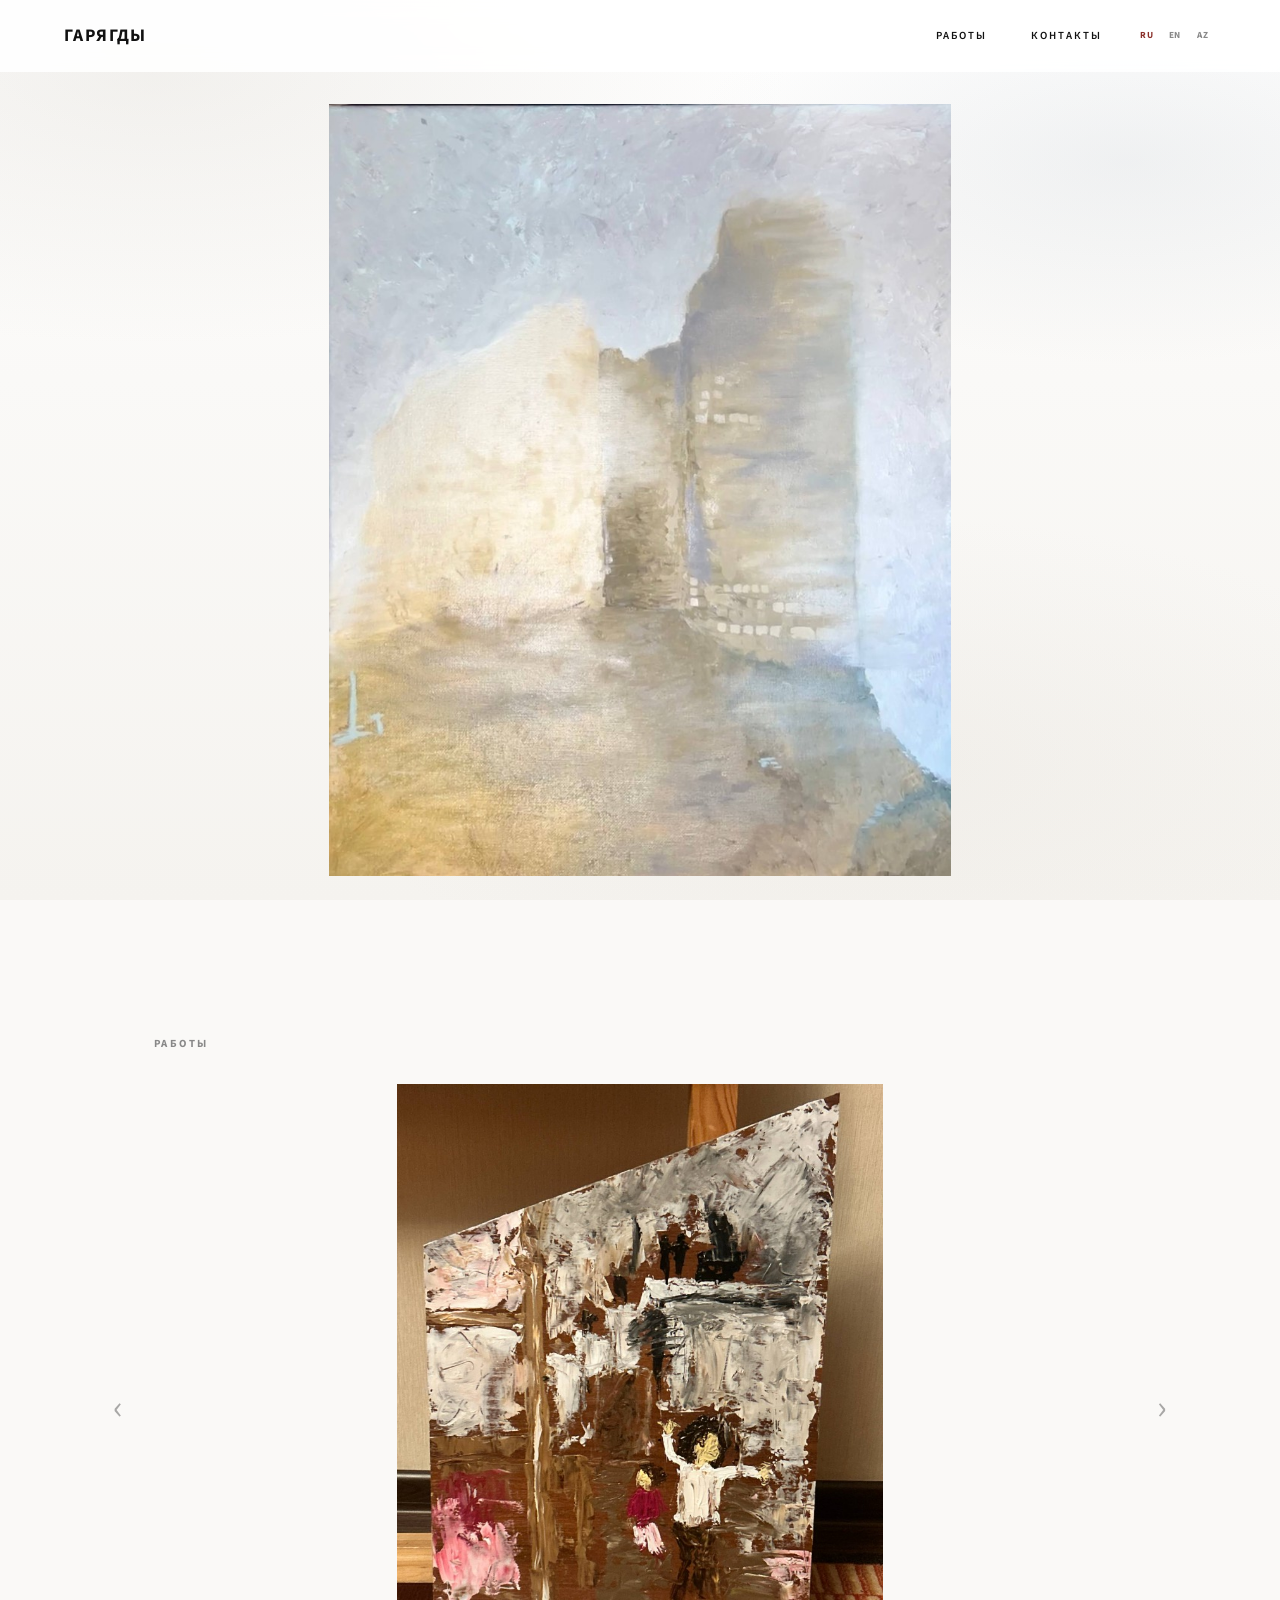
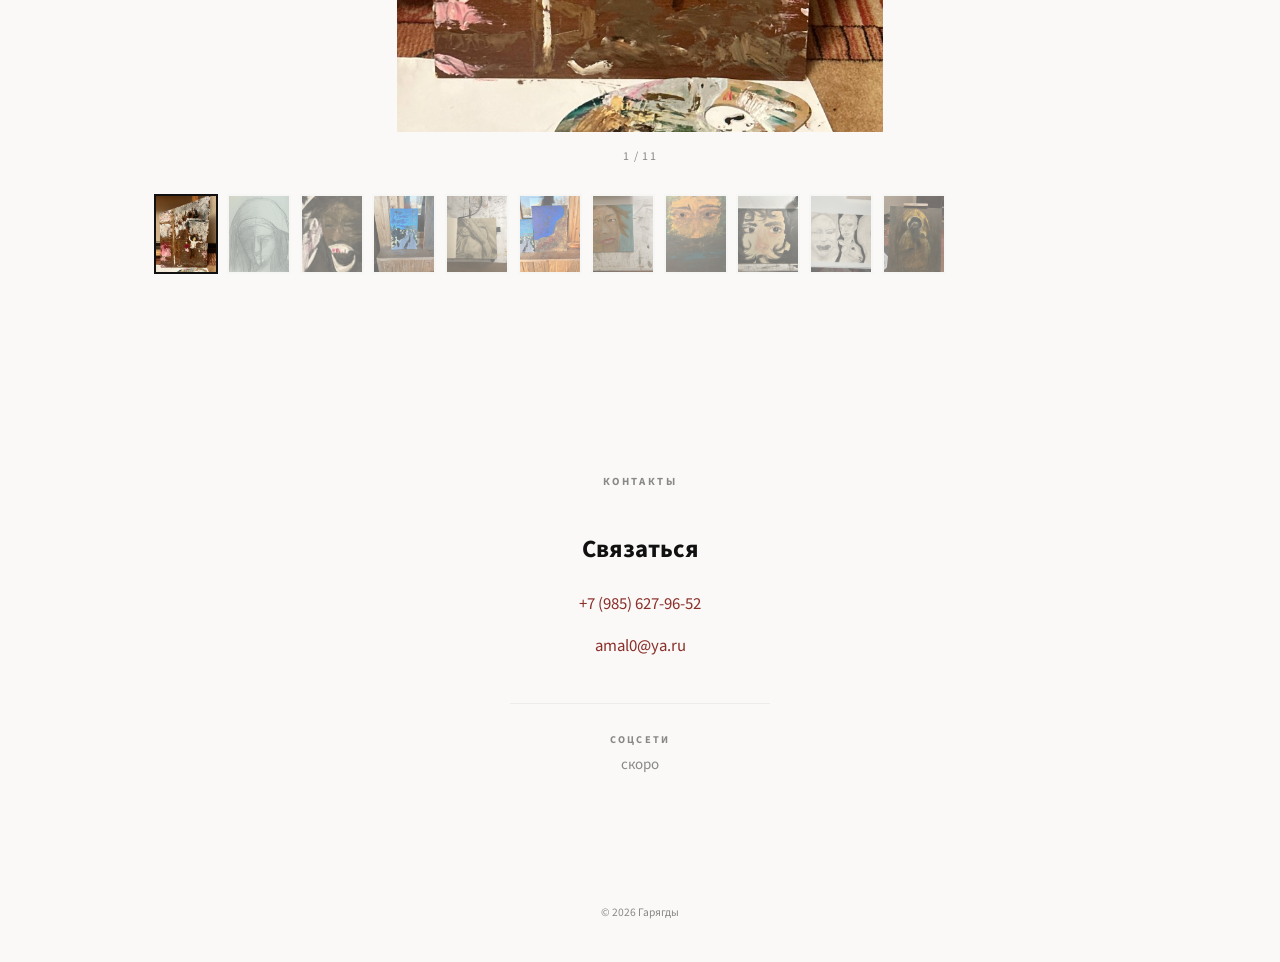
==== index.html @ 72d02980 "Fix Works gallery start image and refresh the site look. Stop showing the building duplicate in Work" ====
<!DOCTYPE html>
<html lang="ru">
<head>
  <meta charset="UTF-8" />
  <meta name="viewport" content="width=device-width, initial-scale=1.0, viewport-fit=cover" />
  <meta name="description" content="Гарягды — художник. Живопись." />
  <meta name="theme-color" content="#ffffff" />
  <title>Гарягды</title>
  <link rel="stylesheet" href="styles.css?v=20260803-1401" />
</head>
<body>
  <header class="site-header">
    <a class="brand" href="#top" data-i18n="brand">Гарягды</a>
    <nav class="nav" id="nav" aria-label="Main">
      <a href="#works" data-i18n="nav_works">Работы</a>
      <a href="#contact" data-i18n="nav_contact">Контакты</a>
    </nav>
    <div class="header-actions">
      <div class="lang-switch" role="group" aria-label="Language">
        <button type="button" class="lang-btn is-active" data-lang="ru">RU</button>
        <button type="button" class="lang-btn" data-lang="en">EN</button>
        <button type="button" class="lang-btn" data-lang="az">AZ</button>
      </div>
      <button class="menu-btn" id="menuBtn" type="button" aria-label="Menu" aria-expanded="false">
        <span></span><span></span>
      </button>
    </div>
  </header>

  <main id="top">
    <section class="hero">
      <button type="button" class="hero-frame" id="heroOpen" aria-label="Open">
        <img src="assets/art/building.png" alt="" id="heroImg" />
      </button>
    </section>

    <section class="works" id="works">
      <h2 class="section-title" data-i18n="works_title">Работы</h2>

      <div class="slider" id="slider">
        <button type="button" class="slider-arrow prev" id="slidePrev" aria-label="Previous">‹</button>
        <div class="slider-stage" id="sliderStage">
          <img id="slideImg" src="assets/art/work-02.png" alt="" />
        </div>
        <button type="button" class="slider-arrow next" id="slideNext" aria-label="Next">›</button>
      </div>

      <p class="slider-count"><span id="slideCurrent">1</span> / <span id="slideTotal">11</span></p>

      <div class="thumbs" id="thumbs" aria-label="Works"></div>
    </section>

    <section class="section contact" id="contact">
      <h2 class="section-title" data-i18n="contact_title">Контакты</h2>
      <p class="contact-lead" data-i18n="contact_lead">Связаться</p>
      <div class="contact-links">
        <a href="tel:+79856279652">+7 (985) 627-96-52</a>
        <a href="mailto:amal0@ya.ru">amal0@ya.ru</a>
      </div>
      <div class="socials">
        <span class="socials-label" data-i18n="socials_label">Соцсети</span>
        <p class="socials-soon" data-i18n="socials_soon">скоро</p>
      </div>
    </section>
  </main>

  <footer class="site-footer">
    <p>© <span id="year"></span> <span data-i18n="brand">Гарягды</span></p>
  </footer>

  <div class="lightbox" id="lightbox" hidden>
    <button type="button" class="lightbox-close" id="lightboxClose" aria-label="Close">×</button>
    <button type="button" class="lightbox-nav prev" id="lightboxPrev" aria-label="Previous">‹</button>
    <figure class="lightbox-figure">
      <img id="lightboxImg" src="" alt="" />
    </figure>
    <button type="button" class="lightbox-nav next" id="lightboxNext" aria-label="Next">›</button>
  </div>

  <script src="script.js?v=20260803-1401"></script>
</body>
</html>
---- styles.css ----
@font-face {
  font-family: "Source Sans 3";
  src: url("assets/fonts/SourceSans3.ttf") format("truetype");
  font-weight: 300 700;
  font-display: swap;
}

:root {
  --bg: #faf9f7;
  --ink: #111111;
  --muted: #888888;
  --line: #ececec;
  --accent: #8a2f2a;
  --font: "Source Sans 3", "Helvetica Neue", Helvetica, Arial, sans-serif;
  --pad: clamp(1rem, 5vw, 4.5rem);
  --header-h: 4.5rem;
  --ease: cubic-bezier(0.22, 1, 0.36, 1);
  --safe-b: env(safe-area-inset-bottom, 0px);
}

*,
*::before,
*::after {
  box-sizing: border-box;
}

html {
  scroll-behavior: smooth;
  -webkit-text-size-adjust: 100%;
}

body {
  margin: 0;
  min-height: 100vh;
  background-color: var(--bg);
  background-image:
    radial-gradient(ellipse 90% 55% at 12% 8%, rgba(210, 205, 195, 0.28), transparent 55%),
    radial-gradient(ellipse 70% 45% at 88% 18%, rgba(190, 198, 205, 0.22), transparent 50%),
    radial-gradient(ellipse 80% 50% at 70% 85%, rgba(220, 214, 204, 0.2), transparent 55%),
    linear-gradient(180deg, #ffffff 0%, #faf9f7 42%, #f5f3ef 100%);
  background-attachment: fixed;
  color: var(--ink);
  font-family: var(--font);
  font-size: 15px;
  line-height: 1.5;
  -webkit-font-smoothing: antialiased;
  overflow-x: hidden;
}

img {
  display: block;
  max-width: 100%;
  height: auto;
  -webkit-user-drag: none;
  user-select: none;
}

a {
  color: inherit;
  text-decoration: none;
}

button {
  font: inherit;
  color: inherit;
  background: none;
  border: 0;
  cursor: pointer;
  padding: 0;
  -webkit-tap-highlight-color: transparent;
}

/* ——— Header ——— */
.site-header {
  position: sticky;
  top: 0;
  z-index: 50;
  display: flex;
  align-items: center;
  justify-content: space-between;
  gap: 1rem;
  min-height: var(--header-h);
  padding: 0.75rem var(--pad);
  padding-top: max(0.75rem, env(safe-area-inset-top));
  background: rgba(255, 255, 255, 0.88);
  backdrop-filter: blur(10px);
  -webkit-backdrop-filter: blur(10px);
}

.brand {
  flex-shrink: 0;
  font-size: clamp(0.9rem, 1.6vw, 1.1rem);
  font-weight: 700;
  letter-spacing: 0.08em;
  text-transform: uppercase;
}

.nav {
  display: flex;
  gap: clamp(1.25rem, 3.5vw, 2.75rem);
  margin-left: auto;
  margin-right: 1rem;
}

.nav a {
  font-size: 0.68rem;
  font-weight: 600;
  letter-spacing: 0.18em;
  text-transform: uppercase;
  color: var(--ink);
  transition: color 0.2s ease;
}

.nav a:hover,
.nav a.is-active {
  color: var(--accent);
}

.header-actions {
  display: flex;
  align-items: center;
  gap: 0.5rem;
  flex-shrink: 0;
}

.lang-switch {
  display: flex;
  gap: 0.1rem;
}

.lang-btn {
  min-width: 1.65rem;
  min-height: 1.65rem;
  padding: 0.2rem;
  font-size: 0.58rem;
  font-weight: 700;
  letter-spacing: 0.06em;
  color: var(--muted);
}

.lang-btn:hover { color: var(--ink); }
.lang-btn.is-active { color: var(--accent); }

.menu-btn {
  display: none;
  width: 2.4rem;
  height: 2.4rem;
  flex-direction: column;
  justify-content: center;
  align-items: center;
  gap: 5px;
}

.menu-btn span {
  display: block;
  width: 16px;
  height: 1.5px;
  background: var(--ink);
  transition: transform 0.3s var(--ease);
}

.menu-btn[aria-expanded="true"] span:first-child {
  transform: translateY(3.25px) rotate(45deg);
}

.menu-btn[aria-expanded="true"] span:last-child {
  transform: translateY(-3.25px) rotate(-45deg);
}

/* ——— Hero: building large ——— */
.hero {
  display: flex;
  justify-content: center;
  align-items: center;
  min-height: calc(100svh - var(--header-h));
  padding: clamp(1rem, 3vw, 2rem) var(--pad) clamp(2.5rem, 6vw, 4.5rem);
}

.hero-frame {
  display: block;
  width: min(900px, 100%);
}

.hero-frame img {
  width: 100%;
  max-height: calc(100svh - var(--header-h) - 3.5rem);
  object-fit: contain;
  margin: 0 auto;
}

/* ——— Works slider (Fernando-style) ——— */
.works {
  padding: clamp(2.5rem, 7vw, 5.5rem) 0 clamp(3rem, 8vw, 6rem);
}

.works .section-title {
  padding: 0 var(--pad);
  margin: 0 0 clamp(1.25rem, 3vw, 2rem);
  font-size: 0.68rem;
  font-weight: 700;
  letter-spacing: 0.22em;
  text-transform: uppercase;
  color: var(--muted);
  max-width: 1100px;
  margin-left: auto;
  margin-right: auto;
}

.slider {
  position: relative;
  display: grid;
  grid-template-columns: 48px 1fr 48px;
  align-items: center;
  gap: 0.25rem;
  max-width: 1100px;
  margin: 0 auto;
  padding: 0 0.25rem;
  touch-action: pan-y;
}

.slider-stage {
  display: flex;
  justify-content: center;
  align-items: center;
  min-height: min(72vh, 780px);
  cursor: zoom-in;
}

.slider-stage img {
  width: 100%;
  max-width: 720px;
  max-height: min(72vh, 780px);
  object-fit: contain;
  margin: 0 auto;
  transition: opacity 0.25s ease;
}

.slider-stage.is-fading img {
  opacity: 0.35;
}

.slider-arrow {
  display: flex;
  align-items: center;
  justify-content: center;
  width: 48px;
  height: 48px;
  font-size: 2.25rem;
  line-height: 1;
  color: var(--ink);
  opacity: 0.35;
  transition: opacity 0.2s ease;
  z-index: 2;
}

.slider-arrow:hover,
.slider-arrow:active {
  opacity: 1;
}

.slider-count {
  margin: 1rem 0 1.5rem;
  text-align: center;
  font-size: 0.75rem;
  letter-spacing: 0.12em;
  color: var(--muted);
}

.thumbs {
  display: flex;
  gap: 0.55rem;
  overflow-x: auto;
  -webkit-overflow-scrolling: touch;
  scroll-snap-type: x mandatory;
  padding: 0.25rem var(--pad) 0.5rem;
  max-width: 1100px;
  margin: 0 auto;
  scrollbar-width: none;
}

.thumbs::-webkit-scrollbar {
  display: none;
}

.thumb {
  flex: 0 0 auto;
  width: 64px;
  height: 80px;
  overflow: hidden;
  background: #f4f4f4;
  scroll-snap-align: start;
  opacity: 0.55;
  border: 2px solid transparent;
  transition: opacity 0.2s ease, border-color 0.2s ease;
}

.thumb.is-active {
  opacity: 1;
  border-color: var(--ink);
}

.thumb img {
  width: 100%;
  height: 100%;
  object-fit: cover;
}

/* ——— About / Contact ——— */
.section {
  padding: clamp(3rem, 8vw, 6rem) var(--pad);
  max-width: 1100px;
  margin: 0 auto;
}

.section-title {
  margin: 0 0 clamp(1.5rem, 4vw, 2.5rem);
  font-size: 0.68rem;
  font-weight: 700;
  letter-spacing: 0.22em;
  text-transform: uppercase;
  color: var(--muted);
}

.about {
  text-align: center;
  max-width: 520px;
}

.about-name {
  margin: 0;
  font-size: clamp(1.3rem, 3.5vw, 1.7rem);
  font-weight: 700;
  letter-spacing: 0.1em;
  text-transform: uppercase;
  color: var(--accent);
}

.about-text {
  margin: 0.75rem 0 0;
  color: var(--muted);
}

.contact {
  text-align: center;
}

.contact-lead {
  margin: 0 0 1.25rem;
  font-size: clamp(1.2rem, 3vw, 1.55rem);
  font-weight: 700;
}

.contact-links {
  display: flex;
  flex-direction: column;
  gap: 0.55rem;
  align-items: center;
}

.contact-links a {
  color: var(--accent);
  font-size: 1.05rem;
  padding: 0.25rem;
}

.socials {
  margin: 2.5rem auto 0;
  padding-top: 1.75rem;
  border-top: 1px solid var(--line);
  max-width: 260px;
}

.socials-label {
  display: block;
  font-size: 0.65rem;
  font-weight: 700;
  letter-spacing: 0.2em;
  text-transform: uppercase;
  color: var(--muted);
}

.socials-soon {
  margin: 0.4rem 0 0;
  color: var(--muted);
}

.site-footer {
  padding: 2rem var(--pad) calc(2.5rem + var(--safe-b));
  text-align: center;
  font-size: 0.72rem;
  color: var(--muted);
}

.site-footer p { margin: 0; }

/* ——— Lightbox ——— */
.lightbox {
  position: fixed;
  inset: 0;
  z-index: 100;
  display: grid;
  grid-template-columns: 44px 1fr 44px;
  align-items: center;
  padding: max(0.5rem, env(safe-area-inset-top)) 0.25rem max(0.5rem, var(--safe-b));
  background: rgba(8, 8, 8, 0.95);
  touch-action: none;
}

.lightbox[hidden] {
  display: none;
}

.lightbox-figure {
  margin: 0;
  display: flex;
  justify-content: center;
  align-items: center;
  max-height: 92vh;
}

.lightbox-figure img {
  max-width: min(960px, 94vw);
  max-height: 88vh;
  object-fit: contain;
}

.lightbox-close {
  position: absolute;
  top: max(0.5rem, env(safe-area-inset-top));
  right: 0.75rem;
  z-index: 2;
  width: 44px;
  height: 44px;
  font-size: 1.85rem;
  line-height: 1;
  color: #fff;
  opacity: 0.8;
}

.lightbox-nav {
  display: flex;
  align-items: center;
  justify-content: center;
  width: 44px;
  height: 64px;
  font-size: 2.4rem;
  color: #fff;
  opacity: 0.55;
}

.lightbox-nav:active,
.lightbox-close:active {
  opacity: 1;
}

@media (max-width: 760px) {
  .nav {
    position: fixed;
    inset: var(--header-h) 0 auto 0;
    display: none;
    flex-direction: column;
    gap: 0;
    margin: 0;
    padding: 0.25rem var(--pad) 1rem;
    background: rgba(255, 255, 255, 0.96);
    border-bottom: 1px solid var(--line);
  }

  .nav.is-open { display: flex; }

  .nav a {
    padding: 0.95rem 0;
    border-bottom: 1px solid var(--line);
    font-size: 0.78rem;
  }

  .menu-btn { display: flex; }

  .slider {
    grid-template-columns: 36px 1fr 36px;
  }

  .slider-stage {
    min-height: min(62vh, 560px);
  }

  .slider-stage img {
    max-height: min(62vh, 560px);
  }

  .slider-arrow {
    width: 36px;
    height: 56px;
    font-size: 2rem;
    opacity: 0.55;
  }

  .thumb {
    width: 56px;
    height: 70px;
  }

  .lightbox {
    grid-template-columns: 1fr;
    grid-template-rows: 1fr;
    padding: 3.25rem 0.35rem 1rem;
  }

  .lightbox-figure {
    grid-row: 1;
    max-height: none;
    height: 100%;
  }

  .lightbox-figure img {
    max-height: calc(100svh - 5rem);
  }

  .lightbox-nav {
    position: absolute;
    top: 50%;
    transform: translateY(-50%);
    width: 48px;
    height: 72px;
    z-index: 2;
  }

  .lightbox-nav.prev { left: 0; }
  .lightbox-nav.next { right: 0; }
}

@media (prefers-reduced-motion: reduce) {
  *,
  *::before,
  *::after {
    animation: none !important;
    transition: none !important;
  }
}
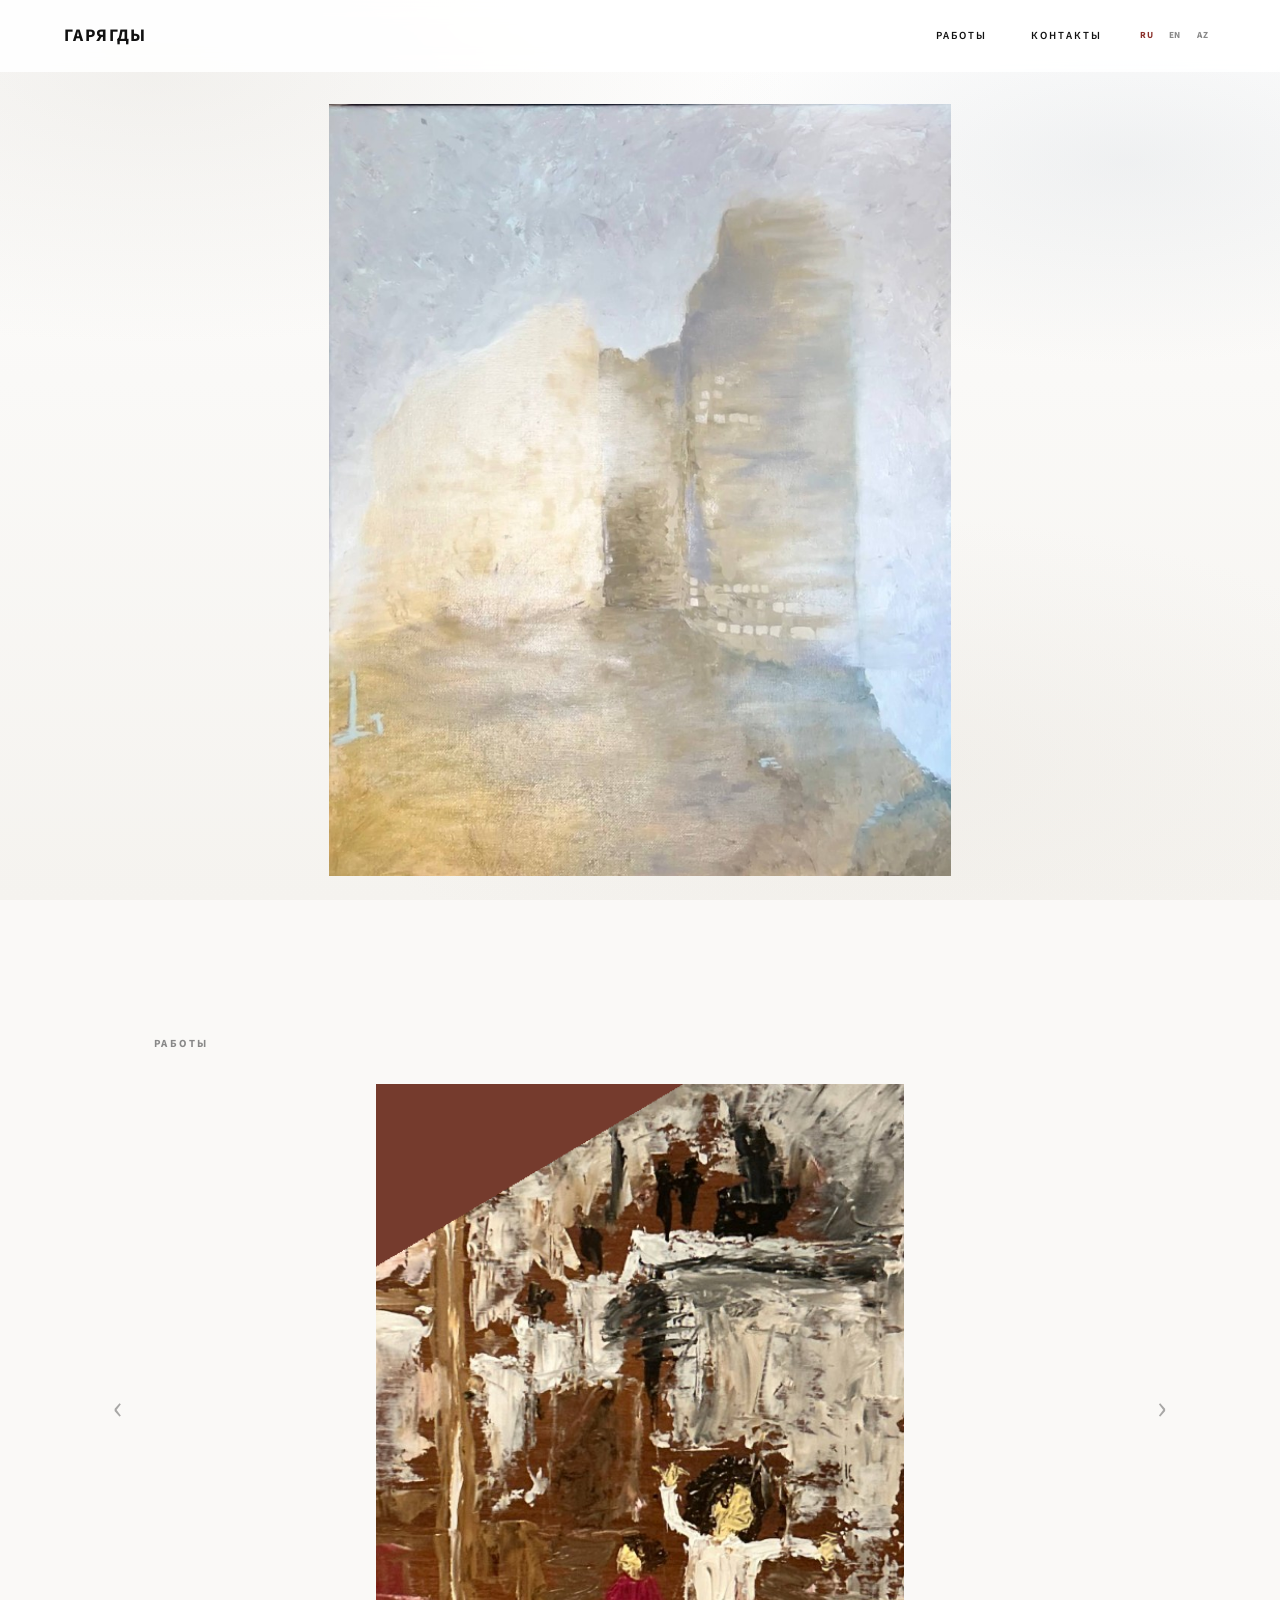
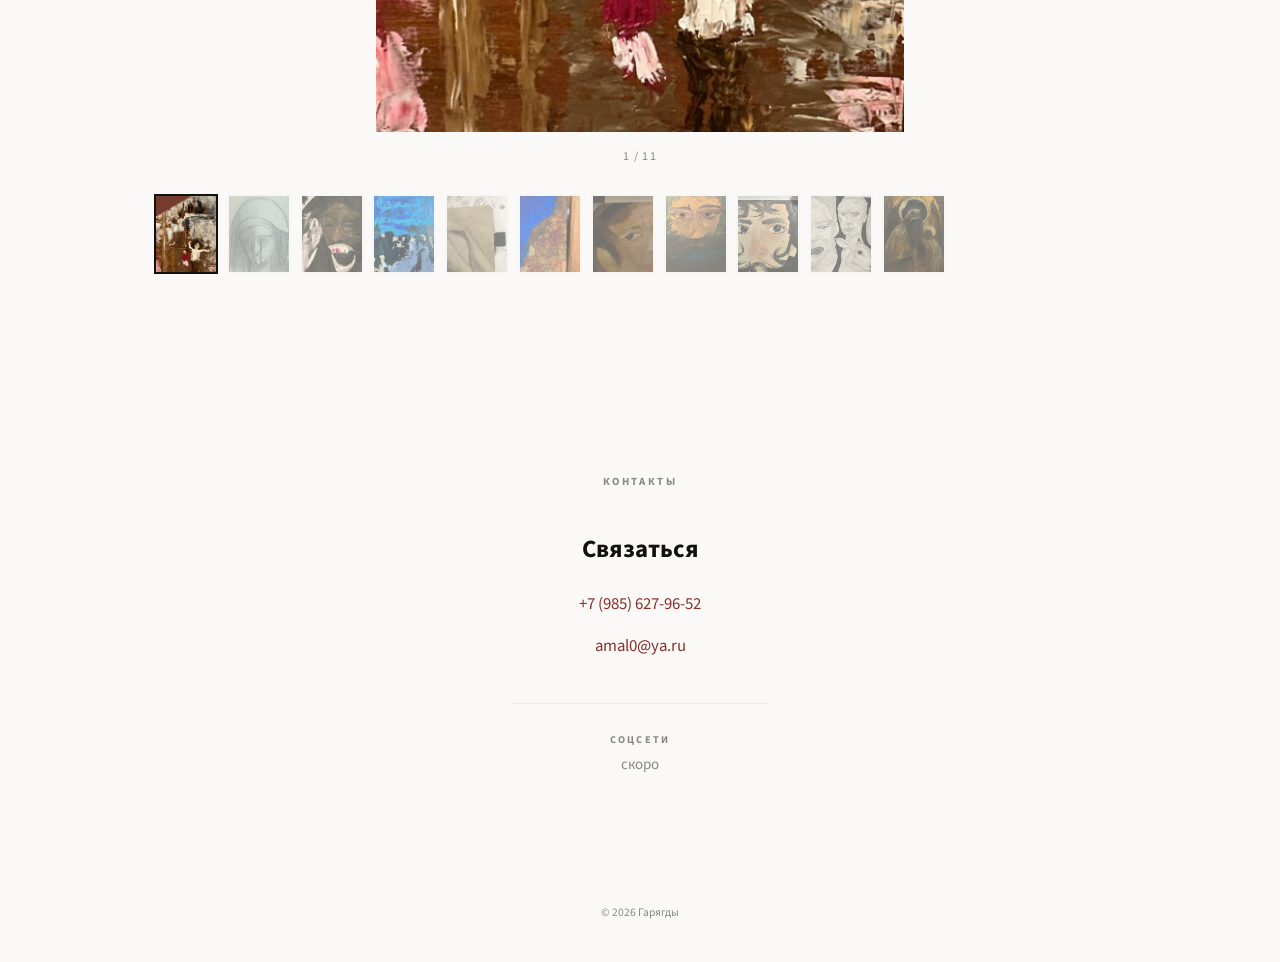
==== commit ce13d096: "Crop studio backgrounds out of artwork photos. Keep only the paintings themselves so room walls, flo" ====
--- a/index.html
+++ b/index.html
@@ -6,7 +6,7 @@
   <meta name="description" content="Гарягды — художник. Живопись." />
   <meta name="theme-color" content="#ffffff" />
   <title>Гарягды</title>
-  <link rel="stylesheet" href="styles.css?v=20260803-1401" />
+  <link rel="stylesheet" href="styles.css?v=20260803-1410" />
 </head>
 <body>
   <header class="site-header">
@@ -77,6 +77,6 @@
     <button type="button" class="lightbox-nav next" id="lightboxNext" aria-label="Next">›</button>
   </div>
 
-  <script src="script.js?v=20260803-1401"></script>
+  <script src="script.js?v=20260803-1410"></script>
 </body>
 </html>
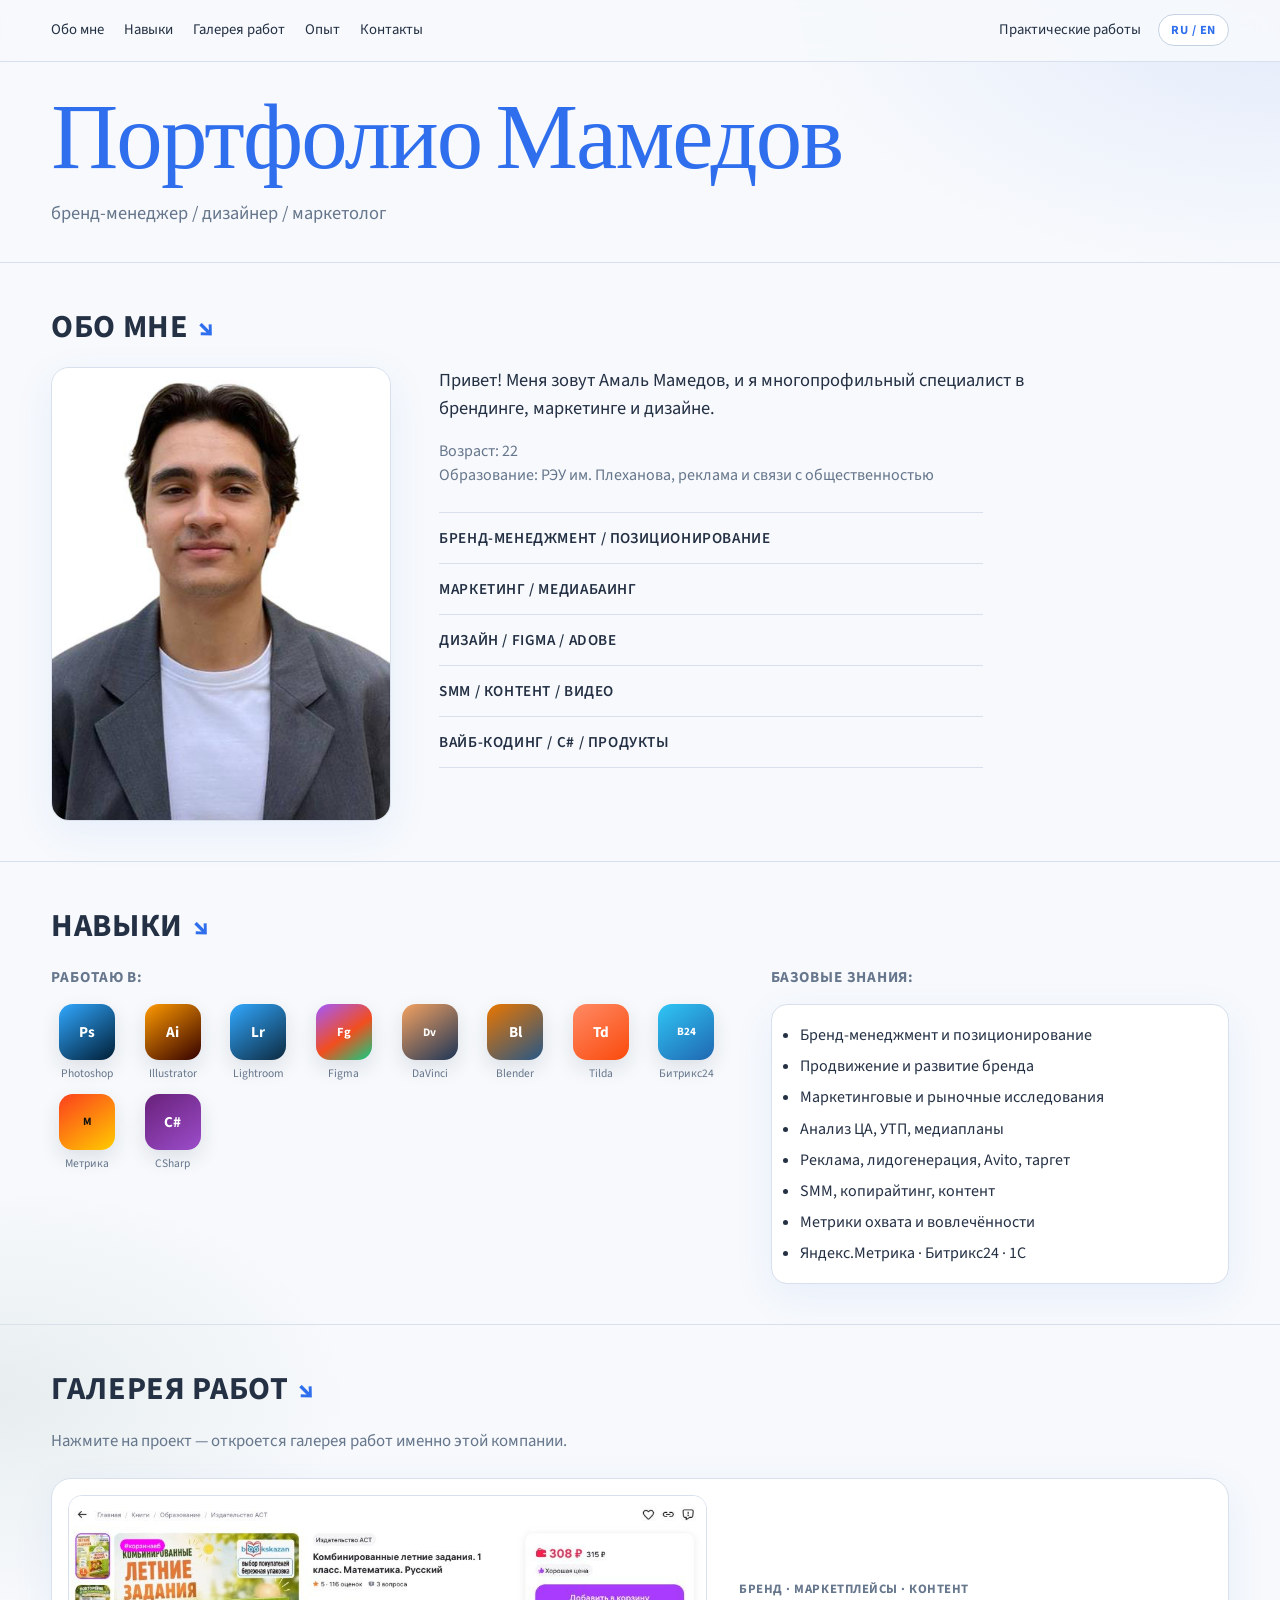
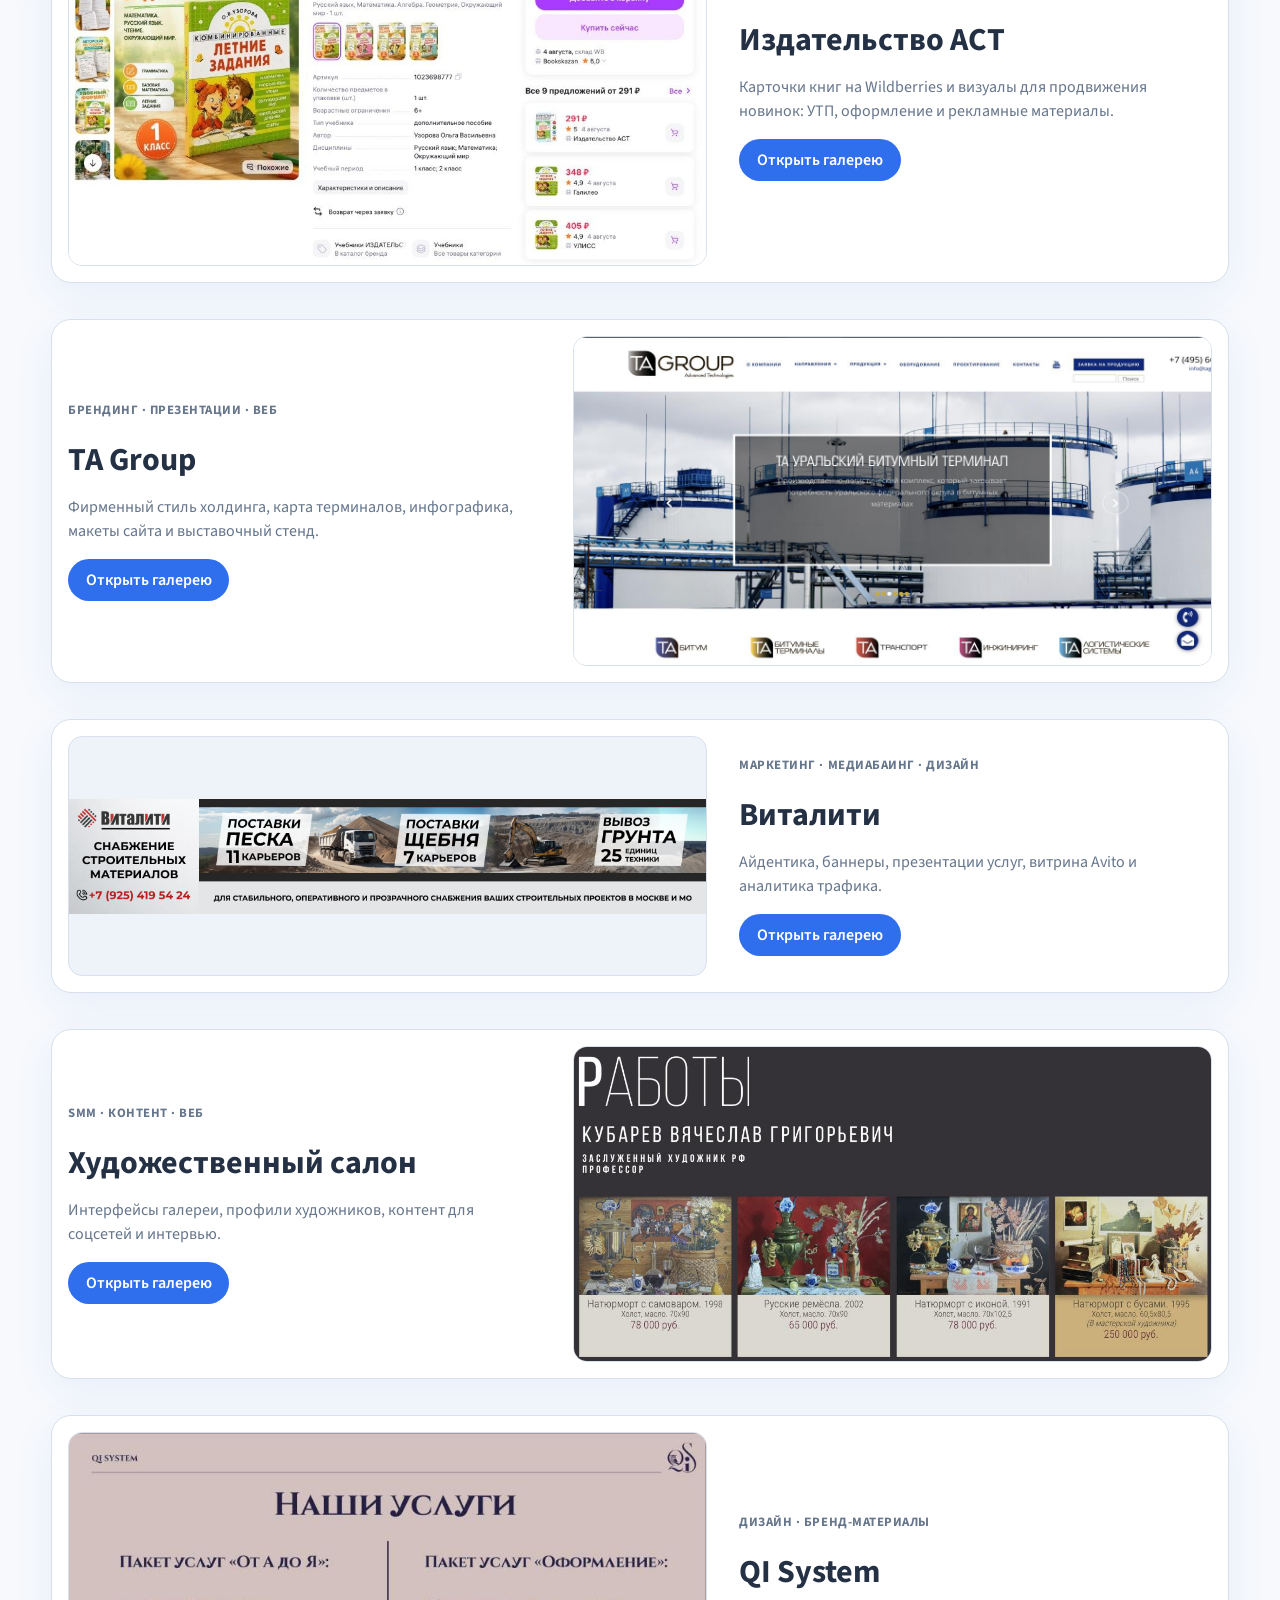
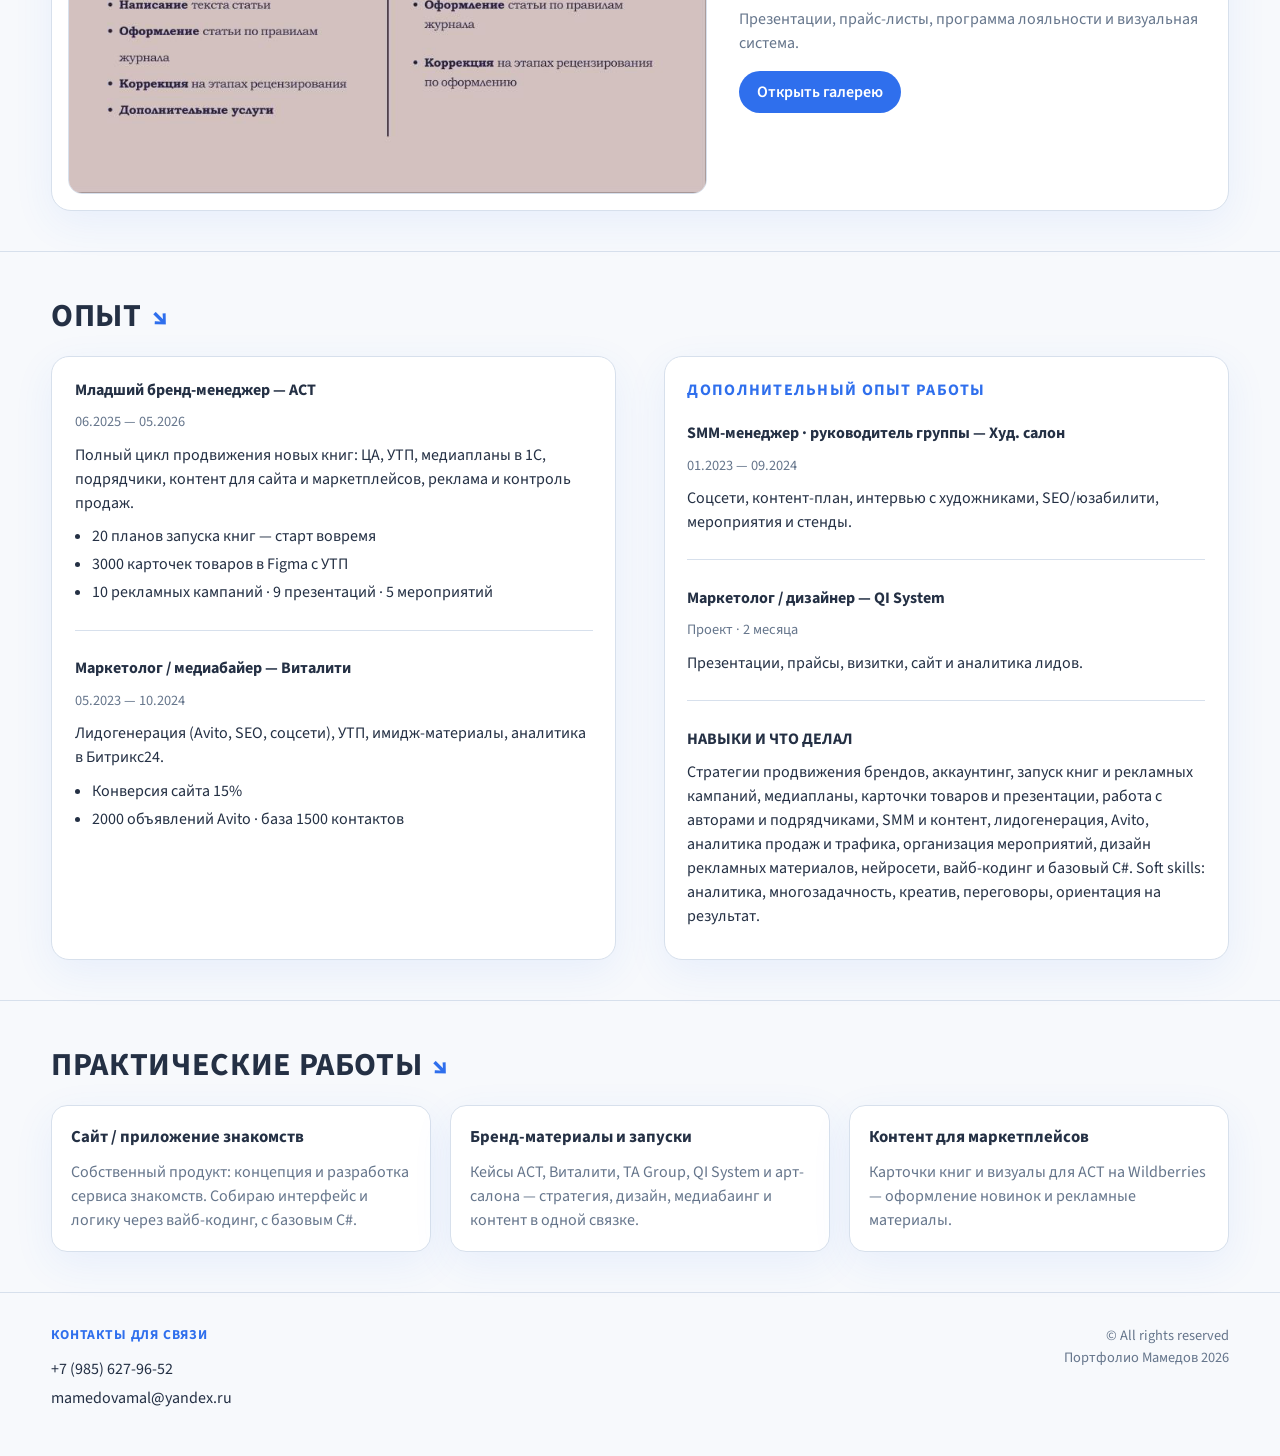
==== commit 06a8fd1e: "Restore Mamedov portfolio and rename the site to Портфолио Мамедов. Co-authored-by: Cursor <cursorag" ====
--- a/index.html
+++ b/index.html
@@ -3,80 +3,244 @@
 <head>
   <meta charset="UTF-8" />
   <meta name="viewport" content="width=device-width, initial-scale=1.0, viewport-fit=cover" />
-  <meta name="description" content="Гарягды — художник. Живопись." />
-  <meta name="theme-color" content="#ffffff" />
-  <title>Гарягды</title>
-  <link rel="stylesheet" href="styles.css?v=20260803-1410" />
+  <meta name="description" content="Портфолио Мамедов — бренд-менеджер, дизайнер, маркетолог." />
+  <title>Портфолио Мамедов</title>
+  <link rel="stylesheet" href="styles.css" />
 </head>
 <body>
-  <header class="site-header">
-    <a class="brand" href="#top" data-i18n="brand">Гарягды</a>
-    <nav class="nav" id="nav" aria-label="Main">
-      <a href="#works" data-i18n="nav_works">Работы</a>
+  <header class="topbar">
+    <nav class="nav">
+      <a href="#about" data-i18n="nav_about">Обо мне</a>
+      <a href="#skills" data-i18n="nav_skills">Навыки</a>
+      <a href="#gallery" data-i18n="nav_gallery">Галерея работ</a>
+      <a href="#experience" data-i18n="nav_exp">Опыт</a>
       <a href="#contact" data-i18n="nav_contact">Контакты</a>
     </nav>
-    <div class="header-actions">
-      <div class="lang-switch" role="group" aria-label="Language">
-        <button type="button" class="lang-btn is-active" data-lang="ru">RU</button>
-        <button type="button" class="lang-btn" data-lang="en">EN</button>
-        <button type="button" class="lang-btn" data-lang="az">AZ</button>
-      </div>
-      <button class="menu-btn" id="menuBtn" type="button" aria-label="Menu" aria-expanded="false">
-        <span></span><span></span>
-      </button>
+    <div class="topbar-right">
+      <a href="#projects" data-i18n="nav_projects">Практические работы</a>
+      <button class="lang-btn" id="langToggle" type="button" aria-label="Language">RU / EN</button>
+      <button class="menu-btn" id="menuBtn" type="button" aria-label="Menu">☰</button>
     </div>
   </header>
 
-  <main id="top">
+  <main>
     <section class="hero">
-      <button type="button" class="hero-frame" id="heroOpen" aria-label="Open">
-        <img src="assets/art/building.png" alt="" id="heroImg" />
-      </button>
-    </section>
-
-    <section class="works" id="works">
-      <h2 class="section-title" data-i18n="works_title">Работы</h2>
-
-      <div class="slider" id="slider">
-        <button type="button" class="slider-arrow prev" id="slidePrev" aria-label="Previous">‹</button>
-        <div class="slider-stage" id="sliderStage">
-          <img id="slideImg" src="assets/art/work-02.png" alt="" />
-        </div>
-        <button type="button" class="slider-arrow next" id="slideNext" aria-label="Next">›</button>
-      </div>
-
-      <p class="slider-count"><span id="slideCurrent">1</span> / <span id="slideTotal">11</span></p>
-
-      <div class="thumbs" id="thumbs" aria-label="Works"></div>
-    </section>
-
-    <section class="section contact" id="contact">
-      <h2 class="section-title" data-i18n="contact_title">Контакты</h2>
-      <p class="contact-lead" data-i18n="contact_lead">Связаться</p>
-      <div class="contact-links">
-        <a href="tel:+79856279652">+7 (985) 627-96-52</a>
-        <a href="mailto:amal0@ya.ru">amal0@ya.ru</a>
-      </div>
-      <div class="socials">
-        <span class="socials-label" data-i18n="socials_label">Соцсети</span>
-        <p class="socials-soon" data-i18n="socials_soon">скоро</p>
+      <h1 class="hero-title" data-i18n="brand">Портфолио Мамедов</h1>
+      <p class="hero-sub" data-i18n="hero_role">бренд-менеджер / дизайнер / маркетолог</p>
+    </section>
+
+    <section class="block" id="about">
+      <h2 class="block-title"><span data-i18n="about_title">ОБО МНЕ</span> <span class="arrow" aria-hidden="true">↘</span></h2>
+      <div class="about-grid">
+        <div class="about-photo">
+          <img src="assets/photo/amal.png" alt="Мамедов Амаль" />
+        </div>
+        <div class="about-copy">
+          <p class="about-lead" data-i18n="about_lead">
+            Привет! Меня зовут Амаль, и я многопрофильный специалист в брендинге, маркетинге и дизайне.
+          </p>
+          <p class="about-meta">
+            <span data-i18n="about_age_label">Возраст:</span> 22<br />
+            <span data-i18n="about_edu_label">Образование:</span> <span data-i18n="about_edu">РЭУ им. Плеханова, реклама и связи с общественностью</span>
+          </p>
+          <ul class="spec-list">
+            <li data-i18n="spec_1">БРЕНД-МЕНЕДЖМЕНТ / ПОЗИЦИОНИРОВАНИЕ</li>
+            <li data-i18n="spec_2">МАРКЕТИНГ / МЕДИАБАИНГ</li>
+            <li data-i18n="spec_3">ДИЗАЙН / FIGMA / ADOBE</li>
+            <li data-i18n="spec_4">SMM / КОНТЕНТ / ВИДЕО</li>
+            <li data-i18n="spec_5">ВАЙБ-КОДИНГ / C# / ПРОДУКТЫ</li>
+          </ul>
+        </div>
+      </div>
+    </section>
+
+    <section class="block" id="skills">
+      <h2 class="block-title"><span data-i18n="skills_title">НАВЫКИ</span> <span class="arrow" aria-hidden="true">↘</span></h2>
+      <div class="skills-grid">
+        <div>
+          <h3 class="skills-label" data-i18n="skills_tools">РАБОТАЮ В:</h3>
+          <div class="tool-icons">
+            <div class="app-icon"><span class="app-badge app-ps">Ps</span><span class="app-name">Photoshop</span></div>
+            <div class="app-icon"><span class="app-badge app-ai">Ai</span><span class="app-name">Illustrator</span></div>
+            <div class="app-icon"><span class="app-badge app-lr">Lr</span><span class="app-name">Lightroom</span></div>
+            <div class="app-icon"><span class="app-badge app-figma">Fg</span><span class="app-name">Figma</span></div>
+            <div class="app-icon"><span class="app-badge app-davinci">Dv</span><span class="app-name">DaVinci</span></div>
+            <div class="app-icon"><span class="app-badge app-blender">Bl</span><span class="app-name">Blender</span></div>
+            <div class="app-icon"><span class="app-badge app-tilda">Td</span><span class="app-name">Tilda</span></div>
+            <div class="app-icon"><span class="app-badge app-bitrix">B24</span><span class="app-name">Битрикс24</span></div>
+            <div class="app-icon"><span class="app-badge app-metrica">М</span><span class="app-name">Метрика</span></div>
+            <div class="app-icon"><span class="app-badge app-csharp">C#</span><span class="app-name">CSharp</span></div>
+          </div>
+        </div>
+        <div>
+          <h3 class="skills-label" data-i18n="skills_base">БАЗОВЫЕ ЗНАНИЯ:</h3>
+          <ul class="base-list">
+            <li data-i18n="base_1">Бренд-менеджмент и позиционирование</li>
+            <li data-i18n="base_2">Продвижение и развитие бренда</li>
+            <li data-i18n="base_3">Маркетинговые и рыночные исследования</li>
+            <li data-i18n="base_4">Анализ ЦА, УТП, медиапланы</li>
+            <li data-i18n="base_5">Реклама, лидогенерация, Avito, таргет</li>
+            <li data-i18n="base_6">SMM, копирайтинг, контент</li>
+            <li data-i18n="base_7">Метрики охвата и вовлечённости</li>
+            <li data-i18n="base_8">Яндекс.Метрика · Битрикс24 · 1С</li>
+          </ul>
+        </div>
+      </div>
+    </section>
+
+    <section class="block" id="gallery">
+      <h2 class="block-title"><span data-i18n="gallery_title">ГАЛЕРЕЯ РАБОТ</span> <span class="arrow" aria-hidden="true">↘</span></h2>
+      <p class="section-note" data-i18n="gallery_note">Нажмите на проект — откроется галерея работ именно этой компании.</p>
+
+      <div class="works-list">
+        <article class="work" data-gallery="ast">
+          <button class="work-visual" type="button" aria-label="АСТ">
+            <img src="assets/works/ast/ast-1.jpg" alt="Издательство АСТ" />
+          </button>
+          <div class="work-info">
+            <p class="work-tag" data-i18n="work_ast_tag">Бренд · маркетплейсы · контент</p>
+            <h3 data-i18n="work_ast_title">Издательство АСТ</h3>
+            <p data-i18n="work_ast_text">Карточки книг на Wildberries и визуалы для продвижения новинок: УТП, оформление и рекламные материалы.</p>
+            <button class="btn-open" type="button" data-i18n="work_open">Открыть галерею</button>
+          </div>
+        </article>
+
+        <article class="work work-reverse" data-gallery="ta">
+          <button class="work-visual" type="button" aria-label="TA Group">
+            <img src="assets/works/ta-3.png" alt="TA Group" />
+          </button>
+          <div class="work-info">
+            <p class="work-tag" data-i18n="work1_tag">Брендинг · презентации · веб</p>
+            <h3 data-i18n="work1_title">TA Group</h3>
+            <p data-i18n="work1_text">Фирменный стиль холдинга, карта терминалов, инфографика, макеты сайта и выставочный стенд.</p>
+            <button class="btn-open" type="button" data-i18n="work_open">Открыть галерею</button>
+          </div>
+        </article>
+
+        <article class="work" data-gallery="vitality">
+          <button class="work-visual" type="button" aria-label="Виталити">
+            <img src="assets/works/vitality-2.png" alt="Виталити" />
+          </button>
+          <div class="work-info">
+            <p class="work-tag" data-i18n="work2_tag">Маркетинг · медиабаинг · дизайн</p>
+            <h3 data-i18n="work2_title">Виталити</h3>
+            <p data-i18n="work2_text">Айдентика, баннеры, презентации услуг, витрина Avito и аналитика трафика.</p>
+            <button class="btn-open" type="button" data-i18n="work_open">Открыть галерею</button>
+          </div>
+        </article>
+
+        <article class="work work-reverse" data-gallery="art">
+          <button class="work-visual" type="button" aria-label="Художественный салон">
+            <img src="assets/works/art-1.png" alt="Художественный салон" />
+          </button>
+          <div class="work-info">
+            <p class="work-tag" data-i18n="work3_tag">SMM · контент · веб</p>
+            <h3 data-i18n="work3_title">Художественный салон</h3>
+            <p data-i18n="work3_text">Интерфейсы галереи, профили художников, контент для соцсетей и интервью.</p>
+            <button class="btn-open" type="button" data-i18n="work_open">Открыть галерею</button>
+          </div>
+        </article>
+
+        <article class="work" data-gallery="qis">
+          <button class="work-visual" type="button" aria-label="QI System">
+            <img src="assets/works/qis-3.png" alt="QI System" />
+          </button>
+          <div class="work-info">
+            <p class="work-tag" data-i18n="work4_tag">Дизайн · бренд-материалы</p>
+            <h3>QI System</h3>
+            <p data-i18n="work4_text">Презентации, прайс-листы, программа лояльности и визуальная система.</p>
+            <button class="btn-open" type="button" data-i18n="work_open">Открыть галерею</button>
+          </div>
+        </article>
+      </div>
+    </section>
+
+    <section class="block" id="experience">
+      <h2 class="block-title"><span data-i18n="exp_title">ОПЫТ</span> <span class="arrow" aria-hidden="true">↘</span></h2>
+      <div class="exp-grid">
+        <article class="exp-col">
+          <div class="exp-item">
+            <p class="exp-role" data-i18n="job1_role">Младший бренд-менеджер — АСТ</p>
+            <p class="exp-time">06.2025 — 05.2026</p>
+            <p data-i18n="job1_text">Полный цикл продвижения новых книг: ЦА, УТП, медиапланы в 1С, подрядчики, контент для сайта и маркетплейсов, реклама и контроль продаж.</p>
+            <ul>
+              <li data-i18n="job1_r1">20 планов запуска книг — старт вовремя</li>
+              <li data-i18n="job1_r2">3000 карточек товаров в Figma с УТП</li>
+              <li data-i18n="job1_r3">10 рекламных кампаний · 9 презентаций · 5 мероприятий</li>
+            </ul>
+          </div>
+          <div class="exp-item">
+            <p class="exp-role" data-i18n="job2_role">Маркетолог / медиабайер — Виталити</p>
+            <p class="exp-time">05.2023 — 10.2024</p>
+            <p data-i18n="job2_text">Лидогенерация (Avito, SEO, соцсети), УТП, имидж-материалы, аналитика в Битрикс24.</p>
+            <ul>
+              <li data-i18n="job2_r1">Конверсия сайта 15%</li>
+              <li data-i18n="job2_r2">2000 объявлений Avito · база 1500 контактов</li>
+            </ul>
+          </div>
+        </article>
+        <article class="exp-col">
+          <h3 data-i18n="exp_more">ДОПОЛНИТЕЛЬНЫЙ ОПЫТ РАБОТЫ</h3>
+          <div class="exp-item">
+            <p class="exp-role" data-i18n="job3_role">SMM-менеджер · руководитель группы — Худ. салон</p>
+            <p class="exp-time">01.2023 — 09.2024</p>
+            <p data-i18n="job3_text">Соцсети, контент-план, интервью с художниками, SEO/юзабилити, мероприятия и стенды.</p>
+          </div>
+          <div class="exp-item">
+            <p class="exp-role" data-i18n="job4_role">Маркетолог / дизайнер — QI System</p>
+            <p class="exp-time" data-i18n="job4_time">Проект · 2 месяца</p>
+            <p data-i18n="job4_text">Презентации, прайсы, визитки, сайт и аналитика лидов.</p>
+          </div>
+          <div class="exp-item">
+            <p class="exp-role" data-i18n="skills_block_title">НАВЫКИ И ЧТО ДЕЛАЛ</p>
+            <p data-i18n="skills_block_text">Стратегии продвижения брендов, аккаунтинг, запуск книг и рекламных кампаний, медиапланы, карточки товаров и презентации, работа с авторами и подрядчиками, SMM и контент, лидогенерация, Avito, аналитика продаж и трафика, организация мероприятий, дизайн рекламных материалов, фотография, нейросети, вайб-кодинг и базовый C#. Soft skills: аналитика, многозадачность, креатив, переговоры, ориентация на результат.</p>
+          </div>
+        </article>
+      </div>
+    </section>
+
+    <section class="block" id="projects">
+      <h2 class="block-title"><span data-i18n="projects_title">ПРАКТИЧЕСКИЕ РАБОТЫ</span> <span class="arrow" aria-hidden="true">↘</span></h2>
+      <div class="projects-list">
+        <article class="project">
+          <h3 data-i18n="proj1_title">Сайт / приложение знакомств</h3>
+          <p data-i18n="proj1_text">Собственный продукт: концепция и разработка сервиса знакомств. Собираю интерфейс и логику через вайб-кодинг, с базовым C#.</p>
+        </article>
+        <article class="project">
+          <h3 data-i18n="proj2_title">Бренд-материалы и запуски</h3>
+          <p data-i18n="proj2_text">Кейсы АСТ, Виталити, TA Group, QI System и арт-салона — стратегия, дизайн, медиабаинг и контент в одной связке.</p>
+        </article>
+        <article class="project">
+          <h3 data-i18n="proj3_title">Контент для маркетплейсов</h3>
+          <p data-i18n="proj3_text">Карточки книг и визуалы для АСТ на Wildberries — оформление новинок и рекламные материалы.</p>
+        </article>
       </div>
     </section>
   </main>
 
-  <footer class="site-footer">
-    <p>© <span id="year"></span> <span data-i18n="brand">Гарягды</span></p>
+  <footer class="footer" id="contact">
+    <div class="footer-col">
+      <h3 data-i18n="footer_contact">КОНТАКТЫ ДЛЯ СВЯЗИ</h3>
+      <a href="tel:+79856279652">+7 (985) 627-96-52</a>
+      <a href="mailto:mamedovamal@yandex.ru">mamedovamal@yandex.ru</a>
+    </div>
+    <div class="footer-col footer-copy">
+      <p>© All rights reserved<br /><span data-i18n="brand">Мамедов Амаль</span> <span id="year"></span></p>
+    </div>
   </footer>
 
   <div class="lightbox" id="lightbox" hidden>
-    <button type="button" class="lightbox-close" id="lightboxClose" aria-label="Close">×</button>
-    <button type="button" class="lightbox-nav prev" id="lightboxPrev" aria-label="Previous">‹</button>
-    <figure class="lightbox-figure">
-      <img id="lightboxImg" src="" alt="" />
-    </figure>
-    <button type="button" class="lightbox-nav next" id="lightboxNext" aria-label="Next">›</button>
+    <button class="lightbox-close" id="lightboxClose" type="button" aria-label="Close">×</button>
+    <div class="lightbox-stage">
+      <button class="lightbox-nav prev" id="lightboxPrev" type="button" aria-label="Previous">‹</button>
+      <div class="lightbox-media" id="lightboxMedia">
+        <img id="lightboxImage" alt="" hidden draggable="false" />
+      </div>
+      <button class="lightbox-nav next" id="lightboxNext" type="button" aria-label="Next">›</button>
+    </div>
+    <p class="lightbox-caption" id="lightboxCaption"></p>
   </div>
 
-  <script src="script.js?v=20260803-1410"></script>
+  <script src="script.js"></script>
 </body>
 </html>
--- a/styles.css
+++ b/styles.css
@@ -1,3 +1,10 @@
+@font-face {
+  font-family: "Instrument Serif";
+  src: url("assets/fonts/InstrumentSerif.ttf") format("truetype");
+  font-weight: 400;
+  font-display: swap;
+}
+
 @font-face {
   font-family: "Source Sans 3";
   src: url("assets/fonts/SourceSans3.ttf") format("truetype");
@@ -6,16 +13,20 @@
 }
 
 :root {
-  --bg: #faf9f7;
-  --ink: #111111;
-  --muted: #888888;
-  --line: #ececec;
-  --accent: #8a2f2a;
-  --font: "Source Sans 3", "Helvetica Neue", Helvetica, Arial, sans-serif;
-  --pad: clamp(1rem, 5vw, 4.5rem);
-  --header-h: 4.5rem;
-  --ease: cubic-bezier(0.22, 1, 0.36, 1);
-  --safe-b: env(safe-area-inset-bottom, 0px);
+  --bg: #f7f9fc;
+  --bg-soft: #eef4ff;
+  --ink: #243044;
+  --muted: #66768c;
+  --line: #d7e0ec;
+  --line-strong: #c5d2e3;
+  --accent: #2f6fed;
+  --accent-soft: #e8f0ff;
+  --green: #2d6a4f;
+  --soft: #ffffff;
+  --shadow: 0 12px 40px rgba(47, 111, 237, 0.08);
+  --font-serif: "Instrument Serif", "Times New Roman", serif;
+  --font-sans: "Source Sans 3", "Avenir Next", "Segoe UI", sans-serif;
+  --pad: clamp(1rem, 4vw, 3.5rem);
 }
 
 *,
@@ -26,33 +37,23 @@
 
 html {
   scroll-behavior: smooth;
-  -webkit-text-size-adjust: 100%;
 }
 
 body {
   margin: 0;
-  min-height: 100vh;
-  background-color: var(--bg);
-  background-image:
-    radial-gradient(ellipse 90% 55% at 12% 8%, rgba(210, 205, 195, 0.28), transparent 55%),
-    radial-gradient(ellipse 70% 45% at 88% 18%, rgba(190, 198, 205, 0.22), transparent 50%),
-    radial-gradient(ellipse 80% 50% at 70% 85%, rgba(220, 214, 204, 0.2), transparent 55%),
-    linear-gradient(180deg, #ffffff 0%, #faf9f7 42%, #f5f3ef 100%);
-  background-attachment: fixed;
+  background:
+    radial-gradient(900px 500px at 100% 0%, rgba(47, 111, 237, 0.1), transparent 55%),
+    radial-gradient(700px 420px at 0% 30%, rgba(45, 106, 79, 0.08), transparent 50%),
+    var(--bg);
   color: var(--ink);
-  font-family: var(--font);
-  font-size: 15px;
+  font-family: var(--font-sans);
+  font-size: 16px;
   line-height: 1.5;
-  -webkit-font-smoothing: antialiased;
-  overflow-x: hidden;
 }
 
 img {
   display: block;
   max-width: 100%;
-  height: auto;
-  -webkit-user-drag: none;
-  user-select: none;
 }
 
 a {
@@ -67,473 +68,673 @@
   border: 0;
   cursor: pointer;
   padding: 0;
-  -webkit-tap-highlight-color: transparent;
-}
-
-/* ——— Header ——— */
-.site-header {
+}
+
+.topbar {
   position: sticky;
   top: 0;
-  z-index: 50;
+  z-index: 40;
+  display: flex;
+  justify-content: space-between;
+  align-items: center;
+  gap: 1rem;
+  padding: 0.9rem var(--pad);
+  background: rgba(247, 249, 252, 0.9);
+  border-bottom: 1px solid var(--line);
+  backdrop-filter: blur(10px);
+}
+
+.nav {
+  display: flex;
+  flex-wrap: wrap;
+  gap: 1.25rem;
+  font-size: 0.92rem;
+}
+
+.nav a:hover,
+.topbar-right a:hover {
+  color: var(--accent);
+}
+
+.topbar-right {
   display: flex;
   align-items: center;
-  justify-content: space-between;
-  gap: 1rem;
-  min-height: var(--header-h);
-  padding: 0.75rem var(--pad);
-  padding-top: max(0.75rem, env(safe-area-inset-top));
-  background: rgba(255, 255, 255, 0.88);
-  backdrop-filter: blur(10px);
-  -webkit-backdrop-filter: blur(10px);
-}
-
-.brand {
-  flex-shrink: 0;
-  font-size: clamp(0.9rem, 1.6vw, 1.1rem);
+  gap: 1.1rem;
+  font-size: 0.92rem;
+}
+
+.lang-btn {
+  border: 1px solid var(--line-strong);
+  background: #fff;
+  border-radius: 999px;
+  padding: 0.35rem 0.75rem;
+  font-size: 0.78rem;
+  letter-spacing: 0.04em;
+  color: var(--accent);
   font-weight: 700;
-  letter-spacing: 0.08em;
-  text-transform: uppercase;
-}
-
-.nav {
-  display: flex;
-  gap: clamp(1.25rem, 3.5vw, 2.75rem);
-  margin-left: auto;
-  margin-right: 1rem;
-}
-
-.nav a {
-  font-size: 0.68rem;
-  font-weight: 600;
-  letter-spacing: 0.18em;
-  text-transform: uppercase;
-  color: var(--ink);
-  transition: color 0.2s ease;
-}
-
-.nav a:hover,
-.nav a.is-active {
-  color: var(--accent);
-}
-
-.header-actions {
-  display: flex;
-  align-items: center;
-  gap: 0.5rem;
-  flex-shrink: 0;
-}
-
-.lang-switch {
-  display: flex;
-  gap: 0.1rem;
-}
-
-.lang-btn {
-  min-width: 1.65rem;
-  min-height: 1.65rem;
-  padding: 0.2rem;
-  font-size: 0.58rem;
-  font-weight: 700;
-  letter-spacing: 0.06em;
-  color: var(--muted);
-}
-
-.lang-btn:hover { color: var(--ink); }
-.lang-btn.is-active { color: var(--accent); }
+}
 
 .menu-btn {
   display: none;
-  width: 2.4rem;
-  height: 2.4rem;
-  flex-direction: column;
-  justify-content: center;
-  align-items: center;
-  gap: 5px;
-}
-
-.menu-btn span {
-  display: block;
-  width: 16px;
-  height: 1.5px;
-  background: var(--ink);
-  transition: transform 0.3s var(--ease);
-}
-
-.menu-btn[aria-expanded="true"] span:first-child {
-  transform: translateY(3.25px) rotate(45deg);
-}
-
-.menu-btn[aria-expanded="true"] span:last-child {
-  transform: translateY(-3.25px) rotate(-45deg);
-}
-
-/* ——— Hero: building large ——— */
+  font-size: 1.2rem;
+  line-height: 1;
+}
+
 .hero {
+  padding: 1.8rem var(--pad) 0.8rem;
+  border-bottom: 1px solid var(--line);
+}
+
+.hero-title {
+  margin: 0;
+  font-family: var(--font-serif);
+  font-weight: 400;
+  font-size: clamp(2.4rem, 9vw, 5.8rem);
+  line-height: 1.02;
+  letter-spacing: -0.02em;
+  color: var(--accent);
+  text-transform: none;
+}
+
+.hero-sub {
+  margin: 0.9rem 0 1.4rem;
+  font-size: clamp(0.95rem, 2vw, 1.15rem);
+  color: var(--muted);
+}
+
+.block {
+  padding: 2.5rem var(--pad);
+  border-bottom: 1px solid var(--line);
+}
+
+.block-title {
+  margin: 0 0 1rem;
+  font-family: var(--font-sans);
+  font-size: clamp(1.5rem, 3vw, 2rem);
+  font-weight: 700;
+  letter-spacing: 0.02em;
+  text-transform: uppercase;
   display: flex;
-  justify-content: center;
-  align-items: center;
-  min-height: calc(100svh - var(--header-h));
-  padding: clamp(1rem, 3vw, 2rem) var(--pad) clamp(2.5rem, 6vw, 4.5rem);
-}
-
-.hero-frame {
-  display: block;
-  width: min(900px, 100%);
-}
-
-.hero-frame img {
-  width: 100%;
-  max-height: calc(100svh - var(--header-h) - 3.5rem);
-  object-fit: contain;
-  margin: 0 auto;
-}
-
-/* ——— Works slider (Fernando-style) ——— */
-.works {
-  padding: clamp(2.5rem, 7vw, 5.5rem) 0 clamp(3rem, 8vw, 6rem);
-}
-
-.works .section-title {
-  padding: 0 var(--pad);
-  margin: 0 0 clamp(1.25rem, 3vw, 2rem);
-  font-size: 0.68rem;
-  font-weight: 700;
-  letter-spacing: 0.22em;
-  text-transform: uppercase;
-  color: var(--muted);
-  max-width: 1100px;
-  margin-left: auto;
-  margin-right: auto;
-}
-
-.slider {
-  position: relative;
-  display: grid;
-  grid-template-columns: 48px 1fr 48px;
-  align-items: center;
-  gap: 0.25rem;
-  max-width: 1100px;
-  margin: 0 auto;
-  padding: 0 0.25rem;
-  touch-action: pan-y;
-}
-
-.slider-stage {
-  display: flex;
-  justify-content: center;
-  align-items: center;
-  min-height: min(72vh, 780px);
-  cursor: zoom-in;
-}
-
-.slider-stage img {
-  width: 100%;
-  max-width: 720px;
-  max-height: min(72vh, 780px);
-  object-fit: contain;
-  margin: 0 auto;
-  transition: opacity 0.25s ease;
-}
-
-.slider-stage.is-fading img {
-  opacity: 0.35;
-}
-
-.slider-arrow {
-  display: flex;
-  align-items: center;
-  justify-content: center;
-  width: 48px;
-  height: 48px;
-  font-size: 2.25rem;
+  align-items: baseline;
+  gap: 0.55rem;
+  color: var(--ink);
+}
+
+.arrow {
+  font-size: 0.9em;
   line-height: 1;
-  color: var(--ink);
-  opacity: 0.35;
-  transition: opacity 0.2s ease;
-  z-index: 2;
-}
-
-.slider-arrow:hover,
-.slider-arrow:active {
-  opacity: 1;
-}
-
-.slider-count {
-  margin: 1rem 0 1.5rem;
-  text-align: center;
-  font-size: 0.75rem;
-  letter-spacing: 0.12em;
-  color: var(--muted);
-}
-
-.thumbs {
-  display: flex;
-  gap: 0.55rem;
-  overflow-x: auto;
-  -webkit-overflow-scrolling: touch;
-  scroll-snap-type: x mandatory;
-  padding: 0.25rem var(--pad) 0.5rem;
-  max-width: 1100px;
-  margin: 0 auto;
-  scrollbar-width: none;
-}
-
-.thumbs::-webkit-scrollbar {
-  display: none;
-}
-
-.thumb {
-  flex: 0 0 auto;
-  width: 64px;
-  height: 80px;
+  color: var(--accent);
+}
+
+.section-note {
+  margin: 0 0 1.5rem;
+  max-width: 40rem;
+  color: var(--muted);
+  font-size: 1.05rem;
+}
+
+.about-grid {
+  display: grid;
+  grid-template-columns: minmax(220px, 340px) 1fr;
+  gap: clamp(1.5rem, 4vw, 3rem);
+  align-items: start;
+}
+
+.about-photo {
+  background: linear-gradient(180deg, #e8f0ff, #ffffff);
+  border: 1px solid var(--line);
+  border-radius: 18px;
   overflow: hidden;
-  background: #f4f4f4;
-  scroll-snap-align: start;
-  opacity: 0.55;
-  border: 2px solid transparent;
-  transition: opacity 0.2s ease, border-color 0.2s ease;
-}
-
-.thumb.is-active {
-  opacity: 1;
-  border-color: var(--ink);
-}
-
-.thumb img {
+  aspect-ratio: 3 / 4;
+  box-shadow: var(--shadow);
+}
+
+.about-photo img {
   width: 100%;
   height: 100%;
   object-fit: cover;
-}
-
-/* ——— About / Contact ——— */
-.section {
-  padding: clamp(3rem, 8vw, 6rem) var(--pad);
-  max-width: 1100px;
-  margin: 0 auto;
-}
-
-.section-title {
-  margin: 0 0 clamp(1.5rem, 4vw, 2.5rem);
-  font-size: 0.68rem;
-  font-weight: 700;
-  letter-spacing: 0.22em;
-  text-transform: uppercase;
-  color: var(--muted);
-}
-
-.about {
-  text-align: center;
-  max-width: 520px;
-}
-
-.about-name {
+  object-position: center top;
+}
+
+.about-lead {
+  margin: 0 0 1rem;
+  font-size: 1.15rem;
+  max-width: 38rem;
+}
+
+.about-meta {
+  margin: 0 0 1.6rem;
+  color: var(--muted);
+}
+
+.spec-list {
+  list-style: none;
   margin: 0;
-  font-size: clamp(1.3rem, 3.5vw, 1.7rem);
-  font-weight: 700;
-  letter-spacing: 0.1em;
-  text-transform: uppercase;
-  color: var(--accent);
-}
-
-.about-text {
-  margin: 0.75rem 0 0;
-  color: var(--muted);
-}
-
-.contact {
-  text-align: center;
-}
-
-.contact-lead {
-  margin: 0 0 1.25rem;
-  font-size: clamp(1.2rem, 3vw, 1.55rem);
-  font-weight: 700;
-}
-
-.contact-links {
+  padding: 0;
+  max-width: 34rem;
+}
+
+.spec-list li {
+  padding: 0.85rem 0;
+  border-top: 1px solid var(--line);
+  font-size: 0.95rem;
+  letter-spacing: 0.04em;
+  font-weight: 600;
+}
+
+.spec-list li:last-child {
+  border-bottom: 1px solid var(--line);
+}
+
+.skills-grid {
+  display: grid;
+  grid-template-columns: 1.2fr 0.8fr;
+  gap: 2rem;
+}
+
+.skills-label {
+  margin: 0 0 1rem;
+  font-size: 0.95rem;
+  letter-spacing: 0.06em;
+  color: var(--muted);
+}
+
+.tool-icons {
+  display: flex;
+  flex-wrap: wrap;
+  gap: 0.85rem;
+  align-items: stretch;
+}
+
+.app-icon {
+  width: 72px;
   display: flex;
   flex-direction: column;
-  gap: 0.55rem;
   align-items: center;
-}
-
-.contact-links a {
+  gap: 0.4rem;
+  text-align: center;
+}
+
+.app-badge {
+  width: 56px;
+  height: 56px;
+  border-radius: 14px;
+  display: grid;
+  place-items: center;
+  color: #fff;
+  font-weight: 800;
+  font-size: 0.95rem;
+  box-shadow: 0 8px 20px rgba(36, 48, 68, 0.12);
+}
+
+.app-name {
+  font-size: 0.72rem;
+  color: var(--muted);
+  line-height: 1.2;
+}
+
+.app-ps { background: linear-gradient(145deg, #31a8ff, #001e36); }
+.app-ai { background: linear-gradient(145deg, #ff9a00, #330000); }
+.app-lr { background: linear-gradient(145deg, #31a8ff, #0d2a40); }
+.app-figma { background: linear-gradient(145deg, #a259ff, #f24e1e 55%, #0acf83); font-size: 0.78rem; }
+.app-davinci { background: linear-gradient(145deg, #f4a261, #1d3557); font-size: 0.72rem; }
+.app-blender { background: linear-gradient(145deg, #ea7600, #265787); }
+.app-tilda { background: linear-gradient(145deg, #ff8a65, #fa4a0c); }
+.app-bitrix { background: linear-gradient(145deg, #2fc6f6, #2067b0); font-size: 0.7rem; }
+.app-metrica { background: linear-gradient(145deg, #fc3f1d, #ffcc00); color: #111; font-size: 0.7rem; }
+.app-csharp { background: linear-gradient(145deg, #68217a, #9b4dca); }
+
+.base-list {
+  margin: 0;
+  padding: 1.1rem 1.1rem 1.1rem 1.8rem;
+  color: var(--ink);
+  background: #fff;
+  border: 1px solid var(--line);
+  border-radius: 16px;
+  box-shadow: var(--shadow);
+}
+
+.base-list li + li {
+  margin-top: 0.45rem;
+}
+
+.works-list {
+  display: grid;
+  gap: clamp(1.5rem, 4vh, 2.8rem);
+}
+
+.work {
+  display: grid;
+  grid-template-columns: 1.15fr 0.85fr;
+  gap: clamp(1rem, 3vw, 2rem);
+  align-items: center;
+  background: #fff;
+  border: 1px solid var(--line);
+  border-radius: 20px;
+  padding: 1rem;
+  box-shadow: var(--shadow);
+}
+
+.work-reverse {
+  grid-template-columns: 0.85fr 1.15fr;
+}
+
+.work-reverse .work-visual {
+  order: 2;
+}
+
+.work-reverse .work-info {
+  order: 1;
+}
+
+.work-visual {
+  display: block;
+  width: 100%;
+  overflow: hidden;
+  border-radius: 14px;
+  background: #eef3fa;
+  min-height: 240px;
+  border: 1px solid var(--line);
+}
+
+.work-visual img {
+  width: 100%;
+  height: 100%;
+  max-height: 380px;
+  object-fit: cover;
+  transition: transform 0.45s ease;
+}
+
+.work:hover .work-visual img {
+  transform: scale(1.03);
+}
+
+.work-tag {
+  margin: 0 0 0.45rem;
   color: var(--accent);
+  font-size: 0.8rem;
+  font-weight: 700;
+  letter-spacing: 0.04em;
+  text-transform: uppercase;
+}
+
+.work-info h3 {
+  margin: 0 0 0.7rem;
+  font-size: clamp(1.5rem, 2.5vw, 2.1rem);
+}
+
+.work-info p {
+  margin: 0 0 1rem;
+  color: var(--muted);
+}
+
+.btn-open {
+  display: inline-flex;
+  align-items: center;
+  min-height: 42px;
+  padding: 0.55rem 1.1rem;
+  border-radius: 999px;
+  background: var(--accent);
+  color: #fff;
+  font-weight: 600;
+  transition: transform 0.2s ease, background 0.2s ease;
+}
+
+.btn-open:hover {
+  transform: translateY(-2px);
+  background: #1f5bd1;
+}
+
+.gallery-grid {
+  display: grid;
+  grid-template-columns: repeat(4, 1fr);
+  gap: 0.75rem;
+}
+
+.photo-grid {
+  grid-template-columns: repeat(4, 1fr);
+}
+
+.gallery-item {
+  display: block;
+  width: 100%;
+  aspect-ratio: 1;
+  overflow: hidden;
+  background: #fff;
+  border: 1px solid var(--line);
+  border-radius: 14px;
+  box-shadow: 0 6px 18px rgba(36, 48, 68, 0.05);
+}
+
+.gallery-item img {
+  width: 100%;
+  height: 100%;
+  object-fit: cover;
+  transition: transform 0.45s ease;
+}
+
+.gallery-item:hover img {
+  transform: scale(1.04);
+}
+
+.exp-grid {
+  display: grid;
+  grid-template-columns: 1fr 1fr;
+  gap: clamp(1.5rem, 4vw, 3rem);
+}
+
+.exp-col {
+  background: #fff;
+  border: 1px solid var(--line);
+  border-radius: 18px;
+  padding: 1.3rem 1.4rem;
+  box-shadow: var(--shadow);
+}
+
+.exp-col h3 {
+  margin: 0 0 1.2rem;
+  font-size: 1rem;
+  letter-spacing: 0.08em;
+  color: var(--accent);
+}
+
+.exp-item + .exp-item {
+  margin-top: 1.6rem;
+  padding-top: 1.6rem;
+  border-top: 1px solid var(--line);
+}
+
+.exp-role {
+  margin: 0 0 0.25rem;
+  font-weight: 700;
+}
+
+.exp-time {
+  margin: 0 0 0.6rem;
+  color: var(--muted);
+  font-size: 0.9rem;
+}
+
+.exp-item p {
+  margin: 0 0 0.6rem;
+}
+
+.exp-item ul {
+  margin: 0;
+  padding-left: 1.1rem;
+}
+
+.exp-item li + li {
+  margin-top: 0.25rem;
+}
+
+.projects-list {
+  display: grid;
+  grid-template-columns: repeat(3, 1fr);
+  gap: 1.2rem;
+}
+
+.project {
+  background: #fff;
+  border: 1px solid var(--line);
+  border-radius: 16px;
+  padding: 1.2rem;
+  box-shadow: var(--shadow);
+}
+
+.project h3 {
+  margin: 0 0 0.6rem;
   font-size: 1.05rem;
-  padding: 0.25rem;
-}
-
-.socials {
-  margin: 2.5rem auto 0;
-  padding-top: 1.75rem;
-  border-top: 1px solid var(--line);
-  max-width: 260px;
-}
-
-.socials-label {
+}
+
+.project p {
+  margin: 0;
+  color: var(--muted);
+}
+
+.footer {
+  display: grid;
+  grid-template-columns: 1fr 1fr;
+  gap: 1.5rem;
+  padding: 2rem var(--pad) 2.5rem;
+}
+
+.footer-col h3 {
+  margin: 0 0 0.7rem;
+  font-size: 0.85rem;
+  letter-spacing: 0.06em;
+  color: var(--accent);
+}
+
+.footer-col a {
   display: block;
-  font-size: 0.65rem;
-  font-weight: 700;
-  letter-spacing: 0.2em;
-  text-transform: uppercase;
-  color: var(--muted);
-}
-
-.socials-soon {
-  margin: 0.4rem 0 0;
-  color: var(--muted);
-}
-
-.site-footer {
-  padding: 2rem var(--pad) calc(2.5rem + var(--safe-b));
-  text-align: center;
-  font-size: 0.72rem;
-  color: var(--muted);
-}
-
-.site-footer p { margin: 0; }
-
-/* ——— Lightbox ——— */
+  margin-bottom: 0.35rem;
+}
+
+.footer-col a:hover {
+  color: var(--accent);
+}
+
+.footer-copy {
+  text-align: right;
+  color: var(--muted);
+  font-size: 0.9rem;
+}
+
+.footer-copy p {
+  margin: 0;
+}
+
 .lightbox {
   position: fixed;
   inset: 0;
   z-index: 100;
-  display: grid;
-  grid-template-columns: 44px 1fr 44px;
+  display: flex;
+  flex-direction: column;
   align-items: center;
-  padding: max(0.5rem, env(safe-area-inset-top)) 0.25rem max(0.5rem, var(--safe-b));
-  background: rgba(8, 8, 8, 0.95);
-  touch-action: none;
+  justify-content: center;
+  gap: 0.85rem;
+  background: rgba(20, 28, 40, 0.94);
+  padding:
+    max(3.5rem, calc(env(safe-area-inset-top) + 3rem))
+    0.75rem
+    max(1.2rem, calc(env(safe-area-inset-bottom) + 0.8rem));
+  overscroll-behavior: none;
+  -webkit-user-select: none;
+  user-select: none;
 }
 
 .lightbox[hidden] {
-  display: none;
-}
-
-.lightbox-figure {
-  margin: 0;
-  display: flex;
-  justify-content: center;
-  align-items: center;
-  max-height: 92vh;
-}
-
-.lightbox-figure img {
-  max-width: min(960px, 94vw);
-  max-height: 88vh;
-  object-fit: contain;
-}
-
-.lightbox-close {
-  position: absolute;
-  top: max(0.5rem, env(safe-area-inset-top));
-  right: 0.75rem;
-  z-index: 2;
-  width: 44px;
-  height: 44px;
-  font-size: 1.85rem;
-  line-height: 1;
-  color: #fff;
-  opacity: 0.8;
-}
-
-.lightbox-nav {
+  display: none !important;
+}
+
+.lightbox-stage {
   display: flex;
   align-items: center;
   justify-content: center;
-  width: 44px;
-  height: 64px;
-  font-size: 2.4rem;
+  gap: 0.55rem;
+  width: min(1100px, 100%);
+  max-width: 100%;
+}
+
+.lightbox-media {
+  flex: 1 1 auto;
+  min-width: 0;
+  display: grid;
+  place-items: center;
+  max-width: min(820px, calc(100vw - 8rem));
+}
+
+.lightbox img,
+.lightbox video {
+  display: block;
+  max-width: 100%;
+  max-height: min(70vh, 640px);
+  width: auto;
+  height: auto;
+  margin: 0 auto;
+  object-fit: contain;
+  border-radius: 12px;
+  background: #111;
+}
+
+.lightbox video {
+  width: 100%;
+}
+
+.lightbox-close {
+  position: absolute;
+  top: max(0.75rem, env(safe-area-inset-top));
+  right: max(0.75rem, env(safe-area-inset-right));
+  z-index: 6;
   color: #fff;
-  opacity: 0.55;
-}
-
-.lightbox-nav:active,
-.lightbox-close:active {
-  opacity: 1;
-}
-
-@media (max-width: 760px) {
+  font-size: 1.8rem;
+  width: 48px;
+  height: 48px;
+  border-radius: 999px;
+  background: rgba(255, 255, 255, 0.3);
+  display: grid;
+  place-items: center;
+  -webkit-tap-highlight-color: transparent;
+  touch-action: manipulation;
+}
+
+.lightbox-nav {
+  position: static;
+  flex: 0 0 52px;
+  width: 52px;
+  height: 52px;
+  border-radius: 999px;
+  color: #fff;
+  font-size: 2rem;
+  background: rgba(255, 255, 255, 0.32);
+  display: grid;
+  place-items: center;
+  -webkit-tap-highlight-color: transparent;
+  touch-action: manipulation;
+  box-shadow: 0 4px 14px rgba(0, 0, 0, 0.35);
+  z-index: 6;
+}
+
+.lightbox-caption {
+  position: static;
+  transform: none;
+  color: #fff;
+  background: rgba(20, 28, 40, 0.75);
+  padding: 0.5rem 0.95rem;
+  border-radius: 999px;
+  font-size: 0.9rem;
+  white-space: nowrap;
+  max-width: 90vw;
+  overflow: hidden;
+  text-overflow: ellipsis;
+  pointer-events: none;
+}
+
+@media (max-width: 960px) {
+  .gallery-grid,
+  .photo-grid {
+    grid-template-columns: repeat(2, 1fr);
+  }
+
+  .work,
+  .work-reverse,
+  .skills-grid,
+  .exp-grid,
+  .projects-list,
+  .footer {
+    grid-template-columns: 1fr;
+  }
+
+  .work-reverse .work-visual,
+  .work-reverse .work-info {
+    order: initial;
+  }
+
+  .footer-copy {
+    text-align: left;
+  }
+}
+
+@media (max-width: 720px) {
+  .about-grid {
+    grid-template-columns: 1fr;
+  }
+
+  .about-photo {
+    max-width: 280px;
+  }
+
   .nav {
-    position: fixed;
-    inset: var(--header-h) 0 auto 0;
     display: none;
+    position: absolute;
+    top: 52px;
+    left: 0;
+    right: 0;
     flex-direction: column;
     gap: 0;
-    margin: 0;
-    padding: 0.25rem var(--pad) 1rem;
-    background: rgba(255, 255, 255, 0.96);
+    background: #f7f9fc;
     border-bottom: 1px solid var(--line);
-  }
-
-  .nav.is-open { display: flex; }
+    padding: 0.5rem var(--pad) 1rem;
+  }
+
+  .nav.open {
+    display: flex;
+  }
 
   .nav a {
-    padding: 0.95rem 0;
+    padding: 0.7rem 0;
     border-bottom: 1px solid var(--line);
-    font-size: 0.78rem;
-  }
-
-  .menu-btn { display: flex; }
-
-  .slider {
-    grid-template-columns: 36px 1fr 36px;
-  }
-
-  .slider-stage {
-    min-height: min(62vh, 560px);
-  }
-
-  .slider-stage img {
-    max-height: min(62vh, 560px);
-  }
-
-  .slider-arrow {
-    width: 36px;
-    height: 56px;
+  }
+
+  .menu-btn {
+    display: inline-block;
+  }
+
+  .topbar-right > a {
+    display: none;
+  }
+
+  .lightbox {
+    padding:
+      max(4rem, calc(env(safe-area-inset-top) + 3.2rem))
+      0.4rem
+      max(1.4rem, calc(env(safe-area-inset-bottom) + 1rem));
+  }
+
+  .lightbox-stage {
+    width: 100%;
+    gap: 0.35rem;
+  }
+
+  .lightbox-media {
+    max-width: calc(100vw - 7.5rem);
+  }
+
+  .lightbox img,
+  .lightbox video {
+    max-height: 52vh;
+    border-radius: 10px;
+  }
+
+  .lightbox-nav {
+    flex: 0 0 58px;
+    width: 58px;
+    height: 58px;
+    font-size: 2.2rem;
+    background: #2f6fed;
+  }
+
+  .lightbox-close {
+    width: 52px;
+    height: 52px;
     font-size: 2rem;
-    opacity: 0.55;
-  }
-
-  .thumb {
-    width: 56px;
-    height: 70px;
-  }
-
-  .lightbox {
-    grid-template-columns: 1fr;
-    grid-template-rows: 1fr;
-    padding: 3.25rem 0.35rem 1rem;
-  }
-
-  .lightbox-figure {
-    grid-row: 1;
-    max-height: none;
-    height: 100%;
-  }
-
-  .lightbox-figure img {
-    max-height: calc(100svh - 5rem);
-  }
-
-  .lightbox-nav {
-    position: absolute;
-    top: 50%;
-    transform: translateY(-50%);
-    width: 48px;
-    height: 72px;
-    z-index: 2;
-  }
-
-  .lightbox-nav.prev { left: 0; }
-  .lightbox-nav.next { right: 0; }
-}
-
-@media (prefers-reduced-motion: reduce) {
-  *,
-  *::before,
-  *::after {
-    animation: none !important;
-    transition: none !important;
-  }
-}
+    background: rgba(255, 255, 255, 0.35);
+  }
+
+  .btn-open {
+    min-height: 48px;
+    width: 100%;
+    justify-content: center;
+  }
+}
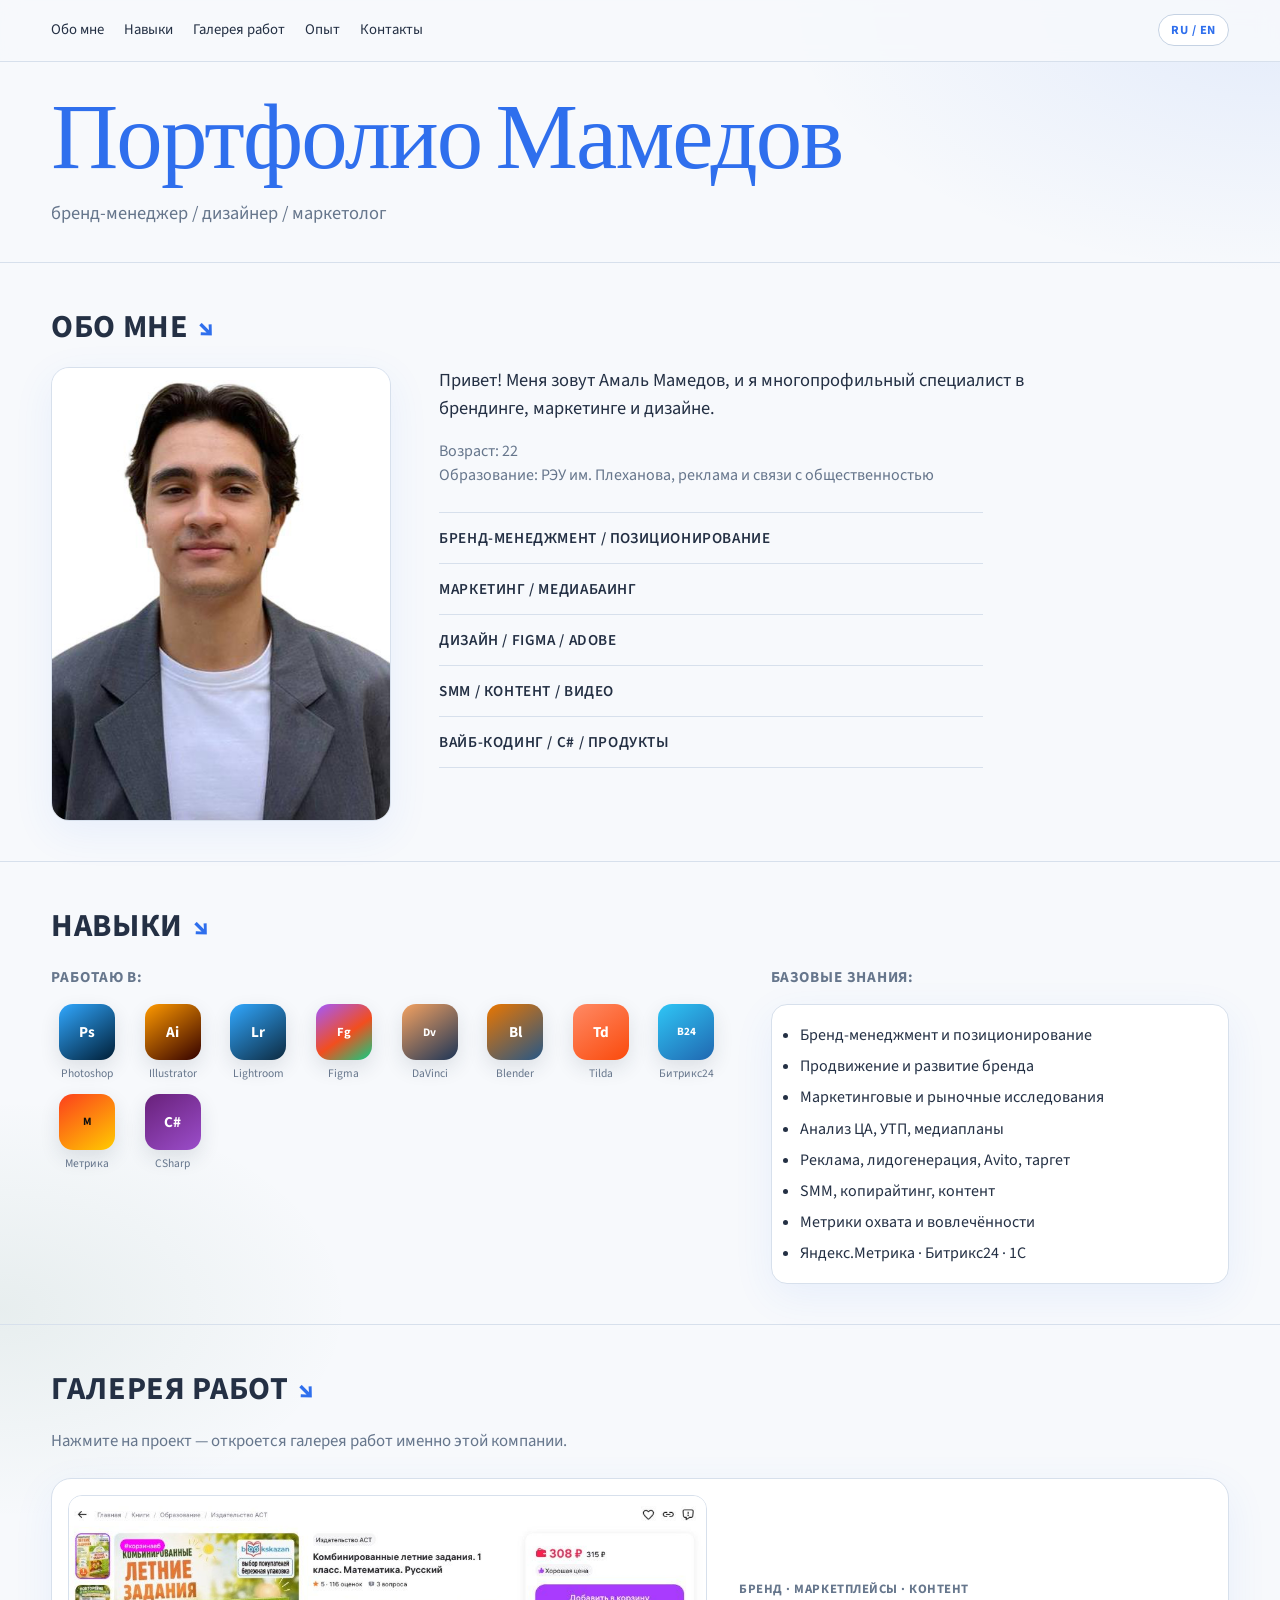
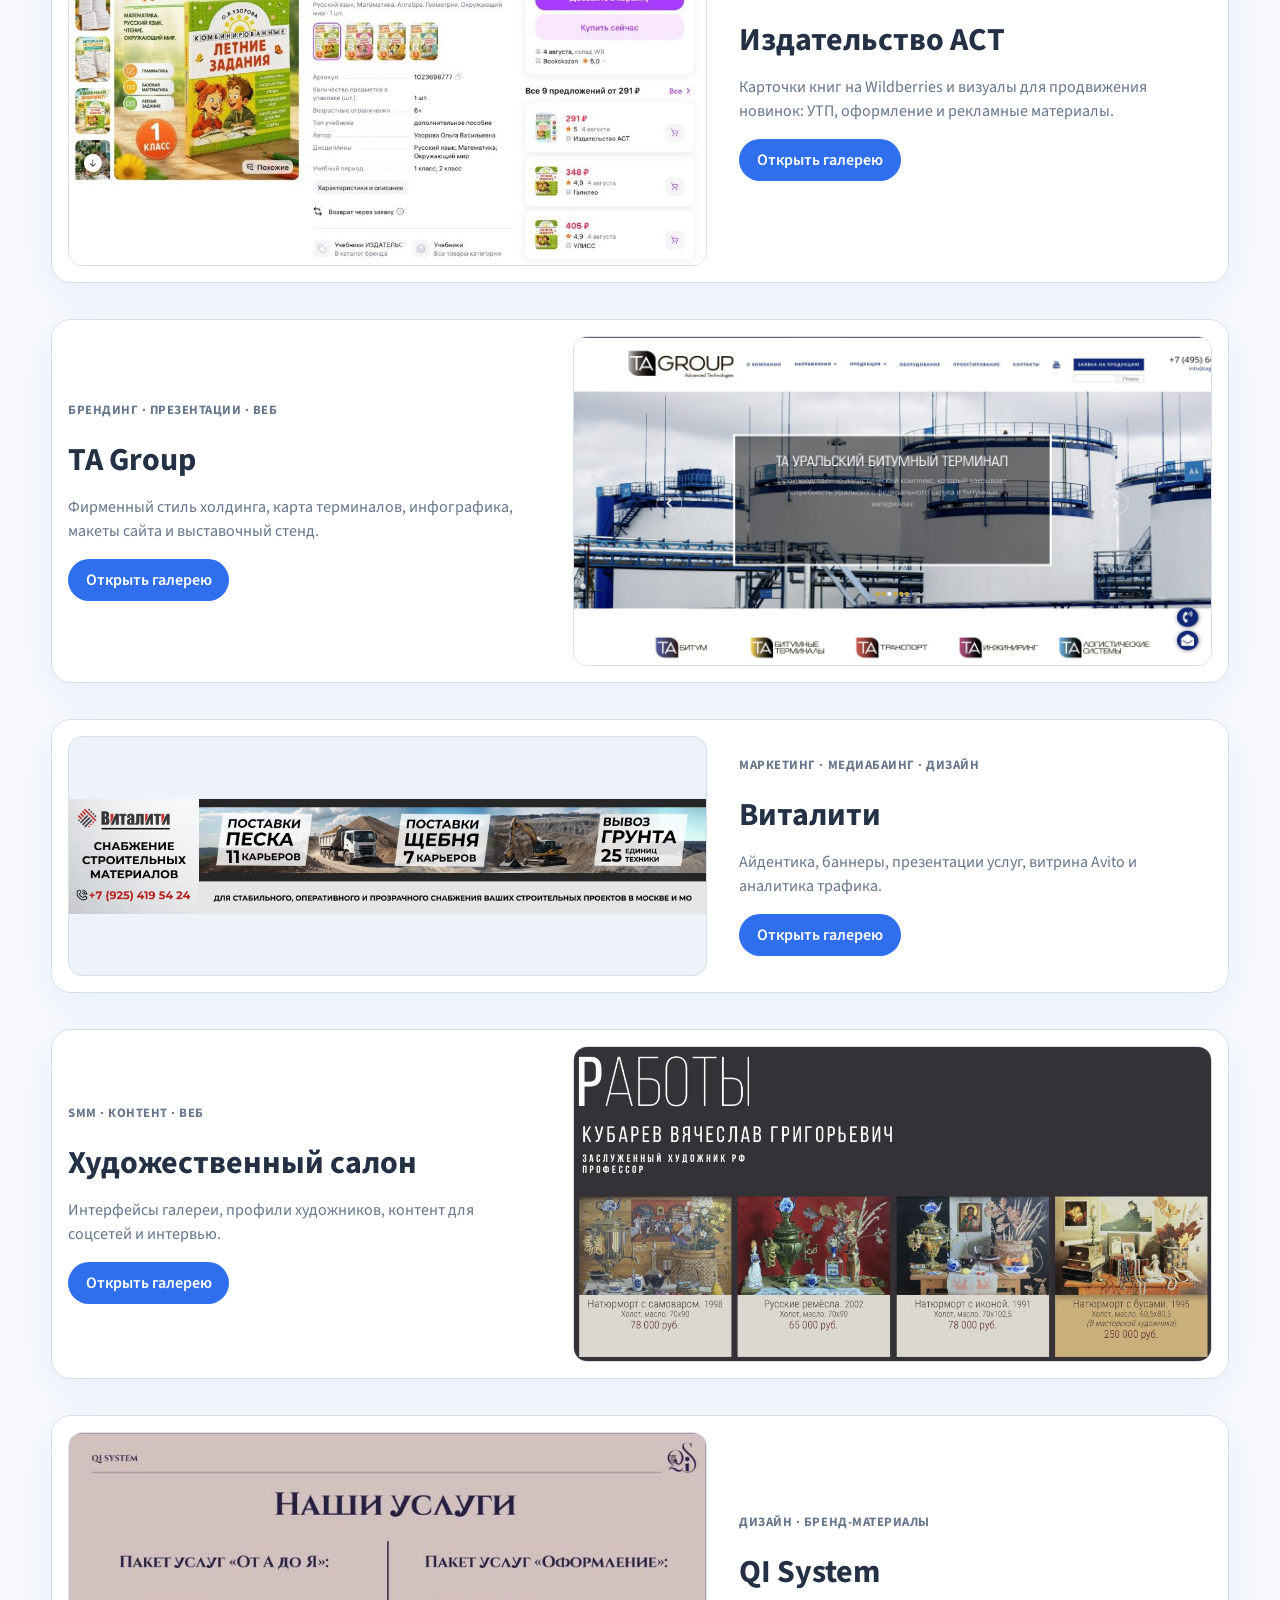
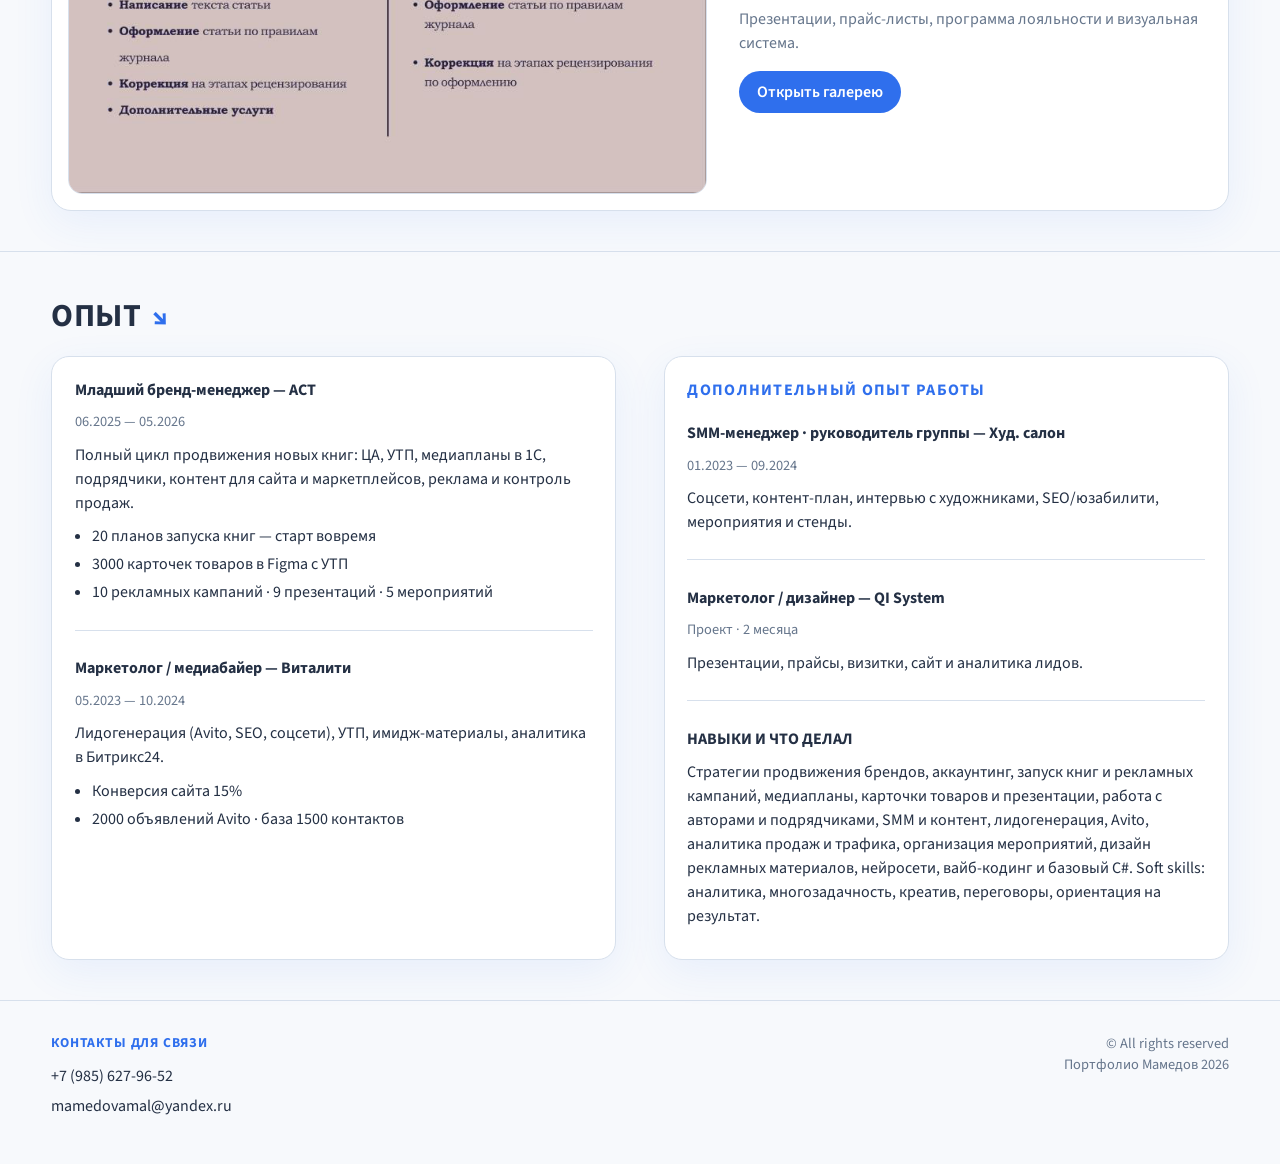
==== commit f1d2a6af: "Remove the Practical Works section from the portfolio site. Co-authored-by: Cursor <cursoragent@curs" ====
--- a/index.html
+++ b/index.html
@@ -17,7 +17,6 @@
       <a href="#contact" data-i18n="nav_contact">Контакты</a>
     </nav>
     <div class="topbar-right">
-      <a href="#projects" data-i18n="nav_projects">Практические работы</a>
       <button class="lang-btn" id="langToggle" type="button" aria-label="Language">RU / EN</button>
       <button class="menu-btn" id="menuBtn" type="button" aria-label="Menu">☰</button>
     </div>
@@ -37,7 +36,7 @@
         </div>
         <div class="about-copy">
           <p class="about-lead" data-i18n="about_lead">
-            Привет! Меня зовут Амаль, и я многопрофильный специалист в брендинге, маркетинге и дизайне.
+            Привет! Меня зовут Амаль Мамедов, и я многопрофильный специалист в брендинге, маркетинге и дизайне.
           </p>
           <p class="about-meta">
             <span data-i18n="about_age_label">Возраст:</span> 22<br />
@@ -198,24 +197,6 @@
         </article>
       </div>
     </section>
-
-    <section class="block" id="projects">
-      <h2 class="block-title"><span data-i18n="projects_title">ПРАКТИЧЕСКИЕ РАБОТЫ</span> <span class="arrow" aria-hidden="true">↘</span></h2>
-      <div class="projects-list">
-        <article class="project">
-          <h3 data-i18n="proj1_title">Сайт / приложение знакомств</h3>
-          <p data-i18n="proj1_text">Собственный продукт: концепция и разработка сервиса знакомств. Собираю интерфейс и логику через вайб-кодинг, с базовым C#.</p>
-        </article>
-        <article class="project">
-          <h3 data-i18n="proj2_title">Бренд-материалы и запуски</h3>
-          <p data-i18n="proj2_text">Кейсы АСТ, Виталити, TA Group, QI System и арт-салона — стратегия, дизайн, медиабаинг и контент в одной связке.</p>
-        </article>
-        <article class="project">
-          <h3 data-i18n="proj3_title">Контент для маркетплейсов</h3>
-          <p data-i18n="proj3_text">Карточки книг и визуалы для АСТ на Wildberries — оформление новинок и рекламные материалы.</p>
-        </article>
-      </div>
-    </section>
   </main>
 
   <footer class="footer" id="contact">
@@ -225,7 +206,7 @@
       <a href="mailto:mamedovamal@yandex.ru">mamedovamal@yandex.ru</a>
     </div>
     <div class="footer-col footer-copy">
-      <p>© All rights reserved<br /><span data-i18n="brand">Мамедов Амаль</span> <span id="year"></span></p>
+      <p>© All rights reserved<br /><span data-i18n="brand">Портфолио Мамедов</span> <span id="year"></span></p>
     </div>
   </footer>
 
--- a/styles.css
+++ b/styles.css
@@ -466,30 +466,6 @@
 
 .exp-item li + li {
   margin-top: 0.25rem;
-}
-
-.projects-list {
-  display: grid;
-  grid-template-columns: repeat(3, 1fr);
-  gap: 1.2rem;
-}
-
-.project {
-  background: #fff;
-  border: 1px solid var(--line);
-  border-radius: 16px;
-  padding: 1.2rem;
-  box-shadow: var(--shadow);
-}
-
-.project h3 {
-  margin: 0 0 0.6rem;
-  font-size: 1.05rem;
-}
-
-.project p {
-  margin: 0;
-  color: var(--muted);
 }
 
 .footer {
@@ -641,7 +617,6 @@
   .work-reverse,
   .skills-grid,
   .exp-grid,
-  .projects-list,
   .footer {
     grid-template-columns: 1fr;
   }
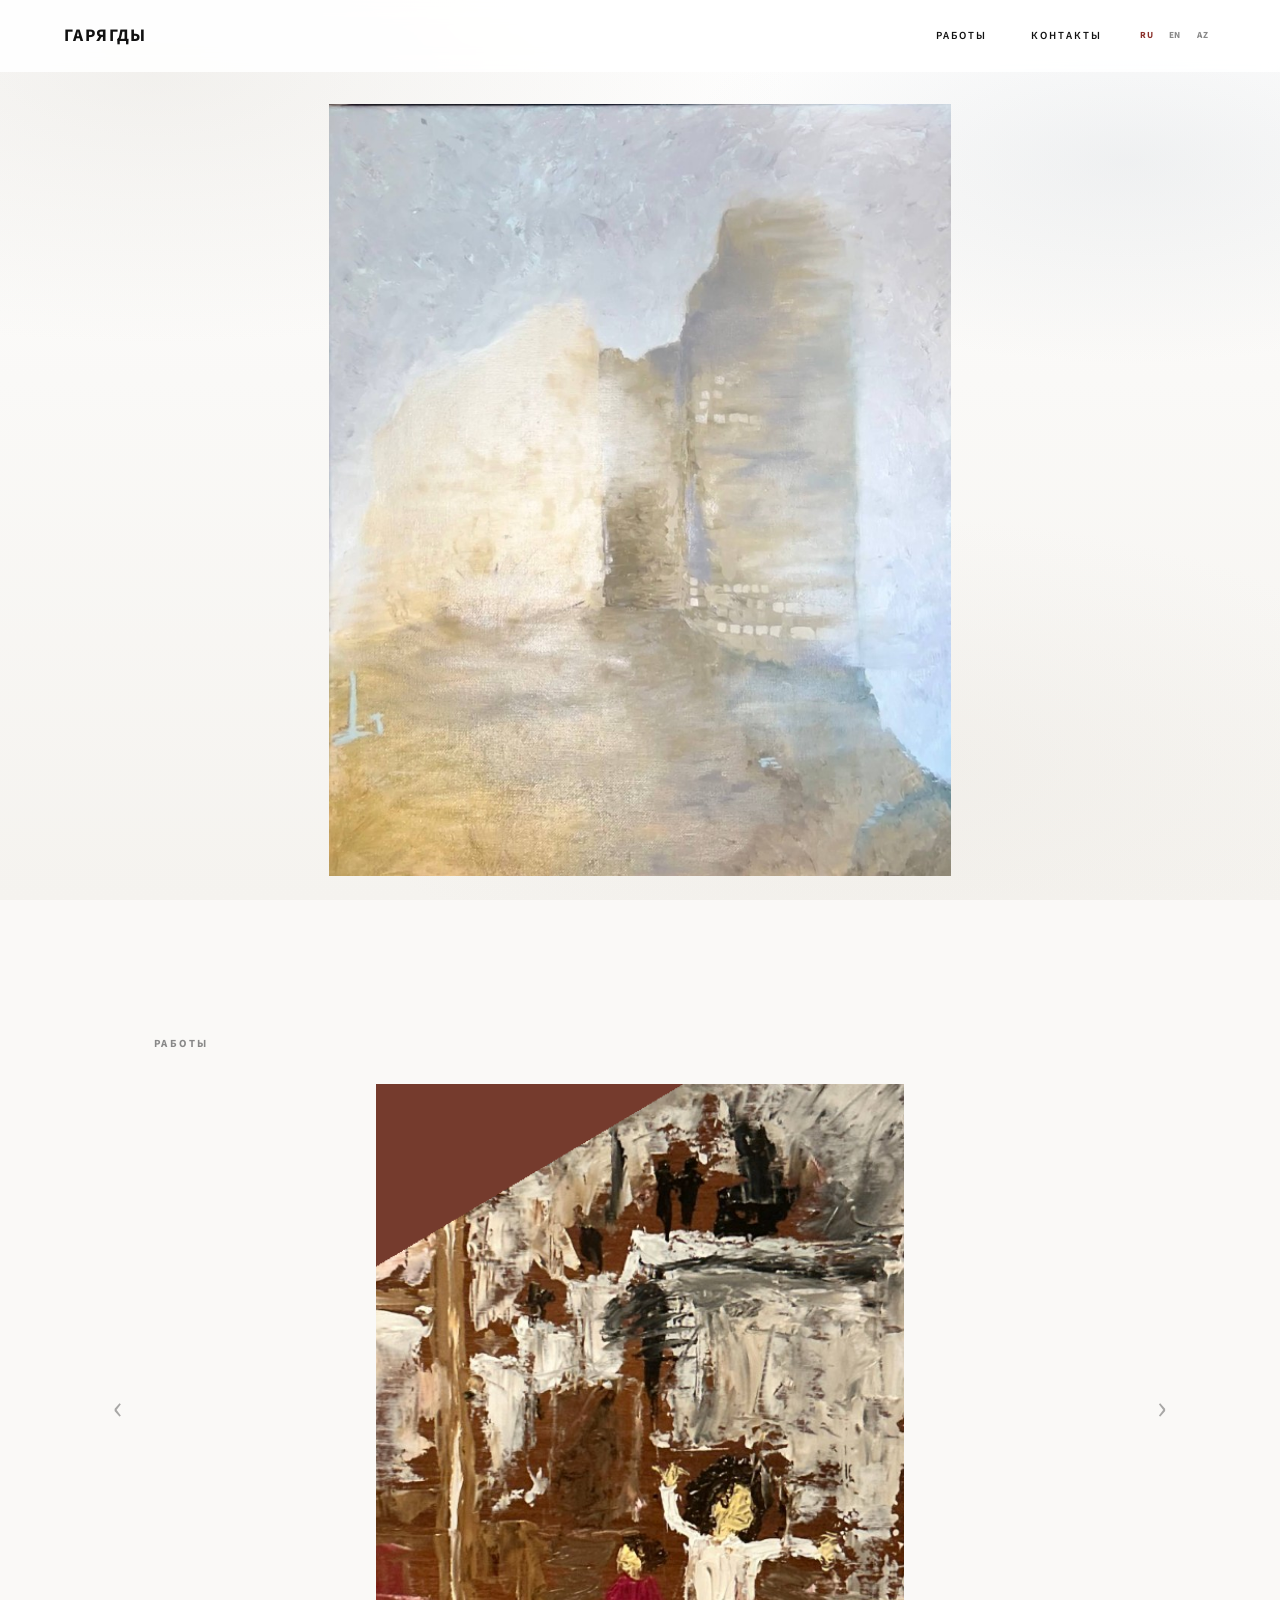
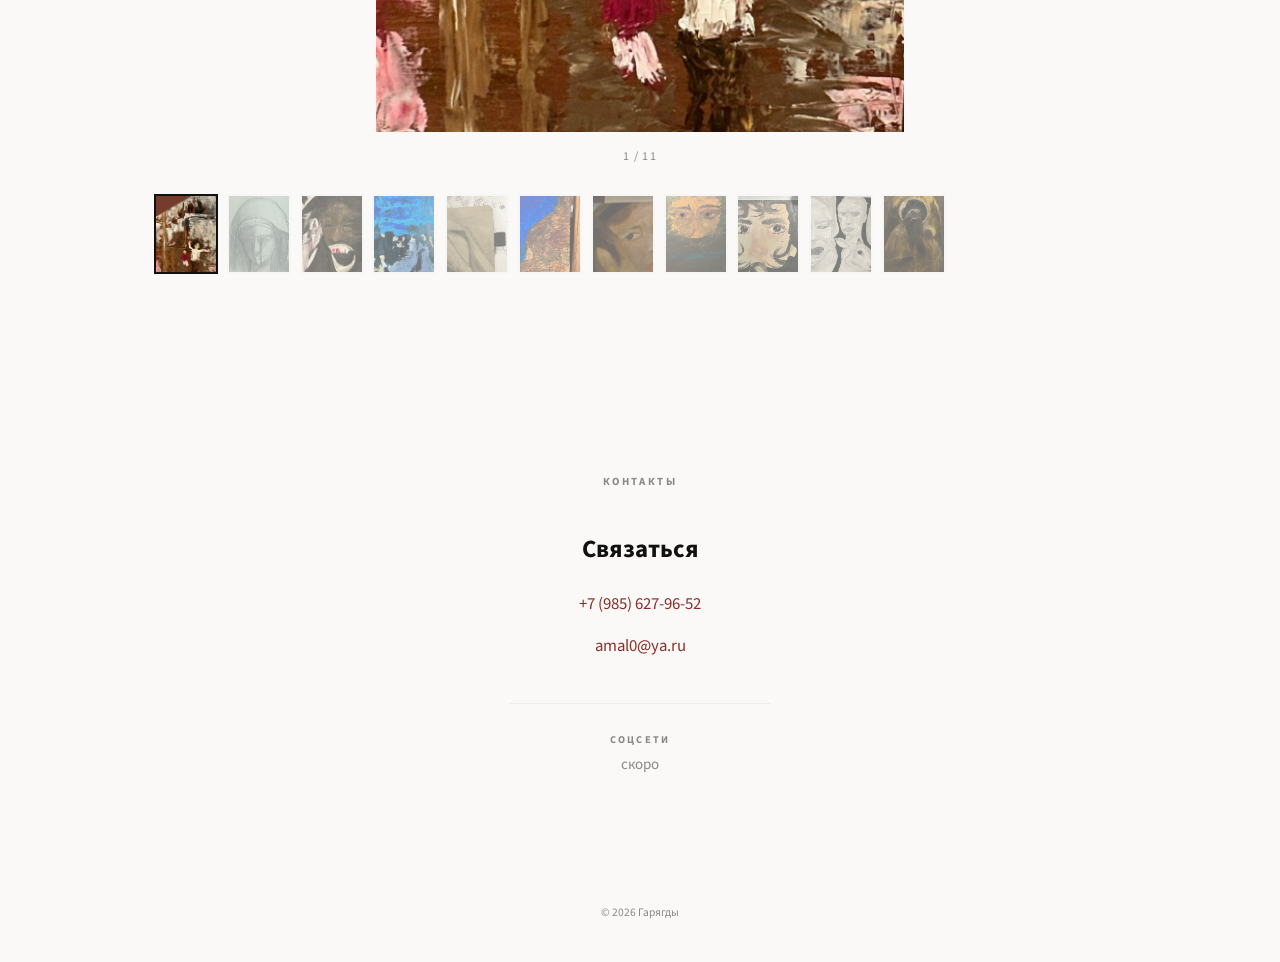
==== commit a0aef451: "checkpoint before checking out main" ====
--- a/index.html
+++ b/index.html
@@ -3,225 +3,80 @@
 <head>
   <meta charset="UTF-8" />
   <meta name="viewport" content="width=device-width, initial-scale=1.0, viewport-fit=cover" />
-  <meta name="description" content="Портфолио Мамедов — бренд-менеджер, дизайнер, маркетолог." />
-  <title>Портфолио Мамедов</title>
-  <link rel="stylesheet" href="styles.css" />
+  <meta name="description" content="Гарягды — художник. Живопись." />
+  <meta name="theme-color" content="#ffffff" />
+  <title>Гарягды</title>
+  <link rel="stylesheet" href="styles.css?v=20260803-1410" />
 </head>
 <body>
-  <header class="topbar">
-    <nav class="nav">
-      <a href="#about" data-i18n="nav_about">Обо мне</a>
-      <a href="#skills" data-i18n="nav_skills">Навыки</a>
-      <a href="#gallery" data-i18n="nav_gallery">Галерея работ</a>
-      <a href="#experience" data-i18n="nav_exp">Опыт</a>
+  <header class="site-header">
+    <a class="brand" href="#top" data-i18n="brand">Гарягды</a>
+    <nav class="nav" id="nav" aria-label="Main">
+      <a href="#works" data-i18n="nav_works">Работы</a>
       <a href="#contact" data-i18n="nav_contact">Контакты</a>
     </nav>
-    <div class="topbar-right">
-      <button class="lang-btn" id="langToggle" type="button" aria-label="Language">RU / EN</button>
-      <button class="menu-btn" id="menuBtn" type="button" aria-label="Menu">☰</button>
+    <div class="header-actions">
+      <div class="lang-switch" role="group" aria-label="Language">
+        <button type="button" class="lang-btn is-active" data-lang="ru">RU</button>
+        <button type="button" class="lang-btn" data-lang="en">EN</button>
+        <button type="button" class="lang-btn" data-lang="az">AZ</button>
+      </div>
+      <button class="menu-btn" id="menuBtn" type="button" aria-label="Menu" aria-expanded="false">
+        <span></span><span></span>
+      </button>
     </div>
   </header>
 
-  <main>
+  <main id="top">
     <section class="hero">
-      <h1 class="hero-title" data-i18n="brand">Портфолио Мамедов</h1>
-      <p class="hero-sub" data-i18n="hero_role">бренд-менеджер / дизайнер / маркетолог</p>
+      <button type="button" class="hero-frame" id="heroOpen" aria-label="Open">
+        <img src="assets/art/building.png" alt="" id="heroImg" />
+      </button>
     </section>
 
-    <section class="block" id="about">
-      <h2 class="block-title"><span data-i18n="about_title">ОБО МНЕ</span> <span class="arrow" aria-hidden="true">↘</span></h2>
-      <div class="about-grid">
-        <div class="about-photo">
-          <img src="assets/photo/amal.png" alt="Мамедов Амаль" />
+    <section class="works" id="works">
+      <h2 class="section-title" data-i18n="works_title">Работы</h2>
+
+      <div class="slider" id="slider">
+        <button type="button" class="slider-arrow prev" id="slidePrev" aria-label="Previous">‹</button>
+        <div class="slider-stage" id="sliderStage">
+          <img id="slideImg" src="assets/art/work-02.png" alt="" />
         </div>
-        <div class="about-copy">
-          <p class="about-lead" data-i18n="about_lead">
-            Привет! Меня зовут Амаль Мамедов, и я многопрофильный специалист в брендинге, маркетинге и дизайне.
-          </p>
-          <p class="about-meta">
-            <span data-i18n="about_age_label">Возраст:</span> 22<br />
-            <span data-i18n="about_edu_label">Образование:</span> <span data-i18n="about_edu">РЭУ им. Плеханова, реклама и связи с общественностью</span>
-          </p>
-          <ul class="spec-list">
-            <li data-i18n="spec_1">БРЕНД-МЕНЕДЖМЕНТ / ПОЗИЦИОНИРОВАНИЕ</li>
-            <li data-i18n="spec_2">МАРКЕТИНГ / МЕДИАБАИНГ</li>
-            <li data-i18n="spec_3">ДИЗАЙН / FIGMA / ADOBE</li>
-            <li data-i18n="spec_4">SMM / КОНТЕНТ / ВИДЕО</li>
-            <li data-i18n="spec_5">ВАЙБ-КОДИНГ / C# / ПРОДУКТЫ</li>
-          </ul>
-        </div>
+        <button type="button" class="slider-arrow next" id="slideNext" aria-label="Next">›</button>
       </div>
+
+      <p class="slider-count"><span id="slideCurrent">1</span> / <span id="slideTotal">11</span></p>
+
+      <div class="thumbs" id="thumbs" aria-label="Works"></div>
     </section>
 
-    <section class="block" id="skills">
-      <h2 class="block-title"><span data-i18n="skills_title">НАВЫКИ</span> <span class="arrow" aria-hidden="true">↘</span></h2>
-      <div class="skills-grid">
-        <div>
-          <h3 class="skills-label" data-i18n="skills_tools">РАБОТАЮ В:</h3>
-          <div class="tool-icons">
-            <div class="app-icon"><span class="app-badge app-ps">Ps</span><span class="app-name">Photoshop</span></div>
-            <div class="app-icon"><span class="app-badge app-ai">Ai</span><span class="app-name">Illustrator</span></div>
-            <div class="app-icon"><span class="app-badge app-lr">Lr</span><span class="app-name">Lightroom</span></div>
-            <div class="app-icon"><span class="app-badge app-figma">Fg</span><span class="app-name">Figma</span></div>
-            <div class="app-icon"><span class="app-badge app-davinci">Dv</span><span class="app-name">DaVinci</span></div>
-            <div class="app-icon"><span class="app-badge app-blender">Bl</span><span class="app-name">Blender</span></div>
-            <div class="app-icon"><span class="app-badge app-tilda">Td</span><span class="app-name">Tilda</span></div>
-            <div class="app-icon"><span class="app-badge app-bitrix">B24</span><span class="app-name">Битрикс24</span></div>
-            <div class="app-icon"><span class="app-badge app-metrica">М</span><span class="app-name">Метрика</span></div>
-            <div class="app-icon"><span class="app-badge app-csharp">C#</span><span class="app-name">CSharp</span></div>
-          </div>
-        </div>
-        <div>
-          <h3 class="skills-label" data-i18n="skills_base">БАЗОВЫЕ ЗНАНИЯ:</h3>
-          <ul class="base-list">
-            <li data-i18n="base_1">Бренд-менеджмент и позиционирование</li>
-            <li data-i18n="base_2">Продвижение и развитие бренда</li>
-            <li data-i18n="base_3">Маркетинговые и рыночные исследования</li>
-            <li data-i18n="base_4">Анализ ЦА, УТП, медиапланы</li>
-            <li data-i18n="base_5">Реклама, лидогенерация, Avito, таргет</li>
-            <li data-i18n="base_6">SMM, копирайтинг, контент</li>
-            <li data-i18n="base_7">Метрики охвата и вовлечённости</li>
-            <li data-i18n="base_8">Яндекс.Метрика · Битрикс24 · 1С</li>
-          </ul>
-        </div>
+    <section class="section contact" id="contact">
+      <h2 class="section-title" data-i18n="contact_title">Контакты</h2>
+      <p class="contact-lead" data-i18n="contact_lead">Связаться</p>
+      <div class="contact-links">
+        <a href="tel:+79856279652">+7 (985) 627-96-52</a>
+        <a href="mailto:amal0@ya.ru">amal0@ya.ru</a>
       </div>
-    </section>
-
-    <section class="block" id="gallery">
-      <h2 class="block-title"><span data-i18n="gallery_title">ГАЛЕРЕЯ РАБОТ</span> <span class="arrow" aria-hidden="true">↘</span></h2>
-      <p class="section-note" data-i18n="gallery_note">Нажмите на проект — откроется галерея работ именно этой компании.</p>
-
-      <div class="works-list">
-        <article class="work" data-gallery="ast">
-          <button class="work-visual" type="button" aria-label="АСТ">
-            <img src="assets/works/ast/ast-1.jpg" alt="Издательство АСТ" />
-          </button>
-          <div class="work-info">
-            <p class="work-tag" data-i18n="work_ast_tag">Бренд · маркетплейсы · контент</p>
-            <h3 data-i18n="work_ast_title">Издательство АСТ</h3>
-            <p data-i18n="work_ast_text">Карточки книг на Wildberries и визуалы для продвижения новинок: УТП, оформление и рекламные материалы.</p>
-            <button class="btn-open" type="button" data-i18n="work_open">Открыть галерею</button>
-          </div>
-        </article>
-
-        <article class="work work-reverse" data-gallery="ta">
-          <button class="work-visual" type="button" aria-label="TA Group">
-            <img src="assets/works/ta-3.png" alt="TA Group" />
-          </button>
-          <div class="work-info">
-            <p class="work-tag" data-i18n="work1_tag">Брендинг · презентации · веб</p>
-            <h3 data-i18n="work1_title">TA Group</h3>
-            <p data-i18n="work1_text">Фирменный стиль холдинга, карта терминалов, инфографика, макеты сайта и выставочный стенд.</p>
-            <button class="btn-open" type="button" data-i18n="work_open">Открыть галерею</button>
-          </div>
-        </article>
-
-        <article class="work" data-gallery="vitality">
-          <button class="work-visual" type="button" aria-label="Виталити">
-            <img src="assets/works/vitality-2.png" alt="Виталити" />
-          </button>
-          <div class="work-info">
-            <p class="work-tag" data-i18n="work2_tag">Маркетинг · медиабаинг · дизайн</p>
-            <h3 data-i18n="work2_title">Виталити</h3>
-            <p data-i18n="work2_text">Айдентика, баннеры, презентации услуг, витрина Avito и аналитика трафика.</p>
-            <button class="btn-open" type="button" data-i18n="work_open">Открыть галерею</button>
-          </div>
-        </article>
-
-        <article class="work work-reverse" data-gallery="art">
-          <button class="work-visual" type="button" aria-label="Художественный салон">
-            <img src="assets/works/art-1.png" alt="Художественный салон" />
-          </button>
-          <div class="work-info">
-            <p class="work-tag" data-i18n="work3_tag">SMM · контент · веб</p>
-            <h3 data-i18n="work3_title">Художественный салон</h3>
-            <p data-i18n="work3_text">Интерфейсы галереи, профили художников, контент для соцсетей и интервью.</p>
-            <button class="btn-open" type="button" data-i18n="work_open">Открыть галерею</button>
-          </div>
-        </article>
-
-        <article class="work" data-gallery="qis">
-          <button class="work-visual" type="button" aria-label="QI System">
-            <img src="assets/works/qis-3.png" alt="QI System" />
-          </button>
-          <div class="work-info">
-            <p class="work-tag" data-i18n="work4_tag">Дизайн · бренд-материалы</p>
-            <h3>QI System</h3>
-            <p data-i18n="work4_text">Презентации, прайс-листы, программа лояльности и визуальная система.</p>
-            <button class="btn-open" type="button" data-i18n="work_open">Открыть галерею</button>
-          </div>
-        </article>
-      </div>
-    </section>
-
-    <section class="block" id="experience">
-      <h2 class="block-title"><span data-i18n="exp_title">ОПЫТ</span> <span class="arrow" aria-hidden="true">↘</span></h2>
-      <div class="exp-grid">
-        <article class="exp-col">
-          <div class="exp-item">
-            <p class="exp-role" data-i18n="job1_role">Младший бренд-менеджер — АСТ</p>
-            <p class="exp-time">06.2025 — 05.2026</p>
-            <p data-i18n="job1_text">Полный цикл продвижения новых книг: ЦА, УТП, медиапланы в 1С, подрядчики, контент для сайта и маркетплейсов, реклама и контроль продаж.</p>
-            <ul>
-              <li data-i18n="job1_r1">20 планов запуска книг — старт вовремя</li>
-              <li data-i18n="job1_r2">3000 карточек товаров в Figma с УТП</li>
-              <li data-i18n="job1_r3">10 рекламных кампаний · 9 презентаций · 5 мероприятий</li>
-            </ul>
-          </div>
-          <div class="exp-item">
-            <p class="exp-role" data-i18n="job2_role">Маркетолог / медиабайер — Виталити</p>
-            <p class="exp-time">05.2023 — 10.2024</p>
-            <p data-i18n="job2_text">Лидогенерация (Avito, SEO, соцсети), УТП, имидж-материалы, аналитика в Битрикс24.</p>
-            <ul>
-              <li data-i18n="job2_r1">Конверсия сайта 15%</li>
-              <li data-i18n="job2_r2">2000 объявлений Avito · база 1500 контактов</li>
-            </ul>
-          </div>
-        </article>
-        <article class="exp-col">
-          <h3 data-i18n="exp_more">ДОПОЛНИТЕЛЬНЫЙ ОПЫТ РАБОТЫ</h3>
-          <div class="exp-item">
-            <p class="exp-role" data-i18n="job3_role">SMM-менеджер · руководитель группы — Худ. салон</p>
-            <p class="exp-time">01.2023 — 09.2024</p>
-            <p data-i18n="job3_text">Соцсети, контент-план, интервью с художниками, SEO/юзабилити, мероприятия и стенды.</p>
-          </div>
-          <div class="exp-item">
-            <p class="exp-role" data-i18n="job4_role">Маркетолог / дизайнер — QI System</p>
-            <p class="exp-time" data-i18n="job4_time">Проект · 2 месяца</p>
-            <p data-i18n="job4_text">Презентации, прайсы, визитки, сайт и аналитика лидов.</p>
-          </div>
-          <div class="exp-item">
-            <p class="exp-role" data-i18n="skills_block_title">НАВЫКИ И ЧТО ДЕЛАЛ</p>
-            <p data-i18n="skills_block_text">Стратегии продвижения брендов, аккаунтинг, запуск книг и рекламных кампаний, медиапланы, карточки товаров и презентации, работа с авторами и подрядчиками, SMM и контент, лидогенерация, Avito, аналитика продаж и трафика, организация мероприятий, дизайн рекламных материалов, фотография, нейросети, вайб-кодинг и базовый C#. Soft skills: аналитика, многозадачность, креатив, переговоры, ориентация на результат.</p>
-          </div>
-        </article>
+      <div class="socials">
+        <span class="socials-label" data-i18n="socials_label">Соцсети</span>
+        <p class="socials-soon" data-i18n="socials_soon">скоро</p>
       </div>
     </section>
   </main>
 
-  <footer class="footer" id="contact">
-    <div class="footer-col">
-      <h3 data-i18n="footer_contact">КОНТАКТЫ ДЛЯ СВЯЗИ</h3>
-      <a href="tel:+79856279652">+7 (985) 627-96-52</a>
-      <a href="mailto:mamedovamal@yandex.ru">mamedovamal@yandex.ru</a>
-    </div>
-    <div class="footer-col footer-copy">
-      <p>© All rights reserved<br /><span data-i18n="brand">Портфолио Мамедов</span> <span id="year"></span></p>
-    </div>
+  <footer class="site-footer">
+    <p>© <span id="year"></span> <span data-i18n="brand">Гарягды</span></p>
   </footer>
 
   <div class="lightbox" id="lightbox" hidden>
-    <button class="lightbox-close" id="lightboxClose" type="button" aria-label="Close">×</button>
-    <div class="lightbox-stage">
-      <button class="lightbox-nav prev" id="lightboxPrev" type="button" aria-label="Previous">‹</button>
-      <div class="lightbox-media" id="lightboxMedia">
-        <img id="lightboxImage" alt="" hidden draggable="false" />
-      </div>
-      <button class="lightbox-nav next" id="lightboxNext" type="button" aria-label="Next">›</button>
-    </div>
-    <p class="lightbox-caption" id="lightboxCaption"></p>
+    <button type="button" class="lightbox-close" id="lightboxClose" aria-label="Close">×</button>
+    <button type="button" class="lightbox-nav prev" id="lightboxPrev" aria-label="Previous">‹</button>
+    <figure class="lightbox-figure">
+      <img id="lightboxImg" src="" alt="" />
+    </figure>
+    <button type="button" class="lightbox-nav next" id="lightboxNext" aria-label="Next">›</button>
   </div>
 
-  <script src="script.js"></script>
+  <script src="script.js?v=20260803-1410"></script>
 </body>
 </html>
--- a/styles.css
+++ b/styles.css
@@ -1,10 +1,3 @@
-@font-face {
-  font-family: "Instrument Serif";
-  src: url("assets/fonts/InstrumentSerif.ttf") format("truetype");
-  font-weight: 400;
-  font-display: swap;
-}
-
 @font-face {
   font-family: "Source Sans 3";
   src: url("assets/fonts/SourceSans3.ttf") format("truetype");
@@ -13,20 +6,16 @@
 }
 
 :root {
-  --bg: #f7f9fc;
-  --bg-soft: #eef4ff;
-  --ink: #243044;
-  --muted: #66768c;
-  --line: #d7e0ec;
-  --line-strong: #c5d2e3;
-  --accent: #2f6fed;
-  --accent-soft: #e8f0ff;
-  --green: #2d6a4f;
-  --soft: #ffffff;
-  --shadow: 0 12px 40px rgba(47, 111, 237, 0.08);
-  --font-serif: "Instrument Serif", "Times New Roman", serif;
-  --font-sans: "Source Sans 3", "Avenir Next", "Segoe UI", sans-serif;
-  --pad: clamp(1rem, 4vw, 3.5rem);
+  --bg: #faf9f7;
+  --ink: #111111;
+  --muted: #888888;
+  --line: #ececec;
+  --accent: #8a2f2a;
+  --font: "Source Sans 3", "Helvetica Neue", Helvetica, Arial, sans-serif;
+  --pad: clamp(1rem, 5vw, 4.5rem);
+  --header-h: 4.5rem;
+  --ease: cubic-bezier(0.22, 1, 0.36, 1);
+  --safe-b: env(safe-area-inset-bottom, 0px);
 }
 
 *,
@@ -37,23 +26,33 @@
 
 html {
   scroll-behavior: smooth;
+  -webkit-text-size-adjust: 100%;
 }
 
 body {
   margin: 0;
-  background:
-    radial-gradient(900px 500px at 100% 0%, rgba(47, 111, 237, 0.1), transparent 55%),
-    radial-gradient(700px 420px at 0% 30%, rgba(45, 106, 79, 0.08), transparent 50%),
-    var(--bg);
+  min-height: 100vh;
+  background-color: var(--bg);
+  background-image:
+    radial-gradient(ellipse 90% 55% at 12% 8%, rgba(210, 205, 195, 0.28), transparent 55%),
+    radial-gradient(ellipse 70% 45% at 88% 18%, rgba(190, 198, 205, 0.22), transparent 50%),
+    radial-gradient(ellipse 80% 50% at 70% 85%, rgba(220, 214, 204, 0.2), transparent 55%),
+    linear-gradient(180deg, #ffffff 0%, #faf9f7 42%, #f5f3ef 100%);
+  background-attachment: fixed;
   color: var(--ink);
-  font-family: var(--font-sans);
-  font-size: 16px;
+  font-family: var(--font);
+  font-size: 15px;
   line-height: 1.5;
+  -webkit-font-smoothing: antialiased;
+  overflow-x: hidden;
 }
 
 img {
   display: block;
   max-width: 100%;
+  height: auto;
+  -webkit-user-drag: none;
+  user-select: none;
 }
 
 a {
@@ -68,648 +67,473 @@
   border: 0;
   cursor: pointer;
   padding: 0;
-}
-
-.topbar {
+  -webkit-tap-highlight-color: transparent;
+}
+
+/* ——— Header ——— */
+.site-header {
   position: sticky;
   top: 0;
-  z-index: 40;
-  display: flex;
+  z-index: 50;
+  display: flex;
+  align-items: center;
   justify-content: space-between;
-  align-items: center;
   gap: 1rem;
-  padding: 0.9rem var(--pad);
-  background: rgba(247, 249, 252, 0.9);
-  border-bottom: 1px solid var(--line);
+  min-height: var(--header-h);
+  padding: 0.75rem var(--pad);
+  padding-top: max(0.75rem, env(safe-area-inset-top));
+  background: rgba(255, 255, 255, 0.88);
   backdrop-filter: blur(10px);
+  -webkit-backdrop-filter: blur(10px);
+}
+
+.brand {
+  flex-shrink: 0;
+  font-size: clamp(0.9rem, 1.6vw, 1.1rem);
+  font-weight: 700;
+  letter-spacing: 0.08em;
+  text-transform: uppercase;
 }
 
 .nav {
   display: flex;
-  flex-wrap: wrap;
-  gap: 1.25rem;
-  font-size: 0.92rem;
+  gap: clamp(1.25rem, 3.5vw, 2.75rem);
+  margin-left: auto;
+  margin-right: 1rem;
+}
+
+.nav a {
+  font-size: 0.68rem;
+  font-weight: 600;
+  letter-spacing: 0.18em;
+  text-transform: uppercase;
+  color: var(--ink);
+  transition: color 0.2s ease;
 }
 
 .nav a:hover,
-.topbar-right a:hover {
+.nav a.is-active {
   color: var(--accent);
 }
 
-.topbar-right {
-  display: flex;
-  align-items: center;
-  gap: 1.1rem;
-  font-size: 0.92rem;
+.header-actions {
+  display: flex;
+  align-items: center;
+  gap: 0.5rem;
+  flex-shrink: 0;
+}
+
+.lang-switch {
+  display: flex;
+  gap: 0.1rem;
 }
 
 .lang-btn {
-  border: 1px solid var(--line-strong);
-  background: #fff;
-  border-radius: 999px;
-  padding: 0.35rem 0.75rem;
-  font-size: 0.78rem;
-  letter-spacing: 0.04em;
-  color: var(--accent);
-  font-weight: 700;
-}
+  min-width: 1.65rem;
+  min-height: 1.65rem;
+  padding: 0.2rem;
+  font-size: 0.58rem;
+  font-weight: 700;
+  letter-spacing: 0.06em;
+  color: var(--muted);
+}
+
+.lang-btn:hover { color: var(--ink); }
+.lang-btn.is-active { color: var(--accent); }
 
 .menu-btn {
   display: none;
-  font-size: 1.2rem;
+  width: 2.4rem;
+  height: 2.4rem;
+  flex-direction: column;
+  justify-content: center;
+  align-items: center;
+  gap: 5px;
+}
+
+.menu-btn span {
+  display: block;
+  width: 16px;
+  height: 1.5px;
+  background: var(--ink);
+  transition: transform 0.3s var(--ease);
+}
+
+.menu-btn[aria-expanded="true"] span:first-child {
+  transform: translateY(3.25px) rotate(45deg);
+}
+
+.menu-btn[aria-expanded="true"] span:last-child {
+  transform: translateY(-3.25px) rotate(-45deg);
+}
+
+/* ——— Hero: building large ——— */
+.hero {
+  display: flex;
+  justify-content: center;
+  align-items: center;
+  min-height: calc(100svh - var(--header-h));
+  padding: clamp(1rem, 3vw, 2rem) var(--pad) clamp(2.5rem, 6vw, 4.5rem);
+}
+
+.hero-frame {
+  display: block;
+  width: min(900px, 100%);
+}
+
+.hero-frame img {
+  width: 100%;
+  max-height: calc(100svh - var(--header-h) - 3.5rem);
+  object-fit: contain;
+  margin: 0 auto;
+}
+
+/* ——— Works slider (Fernando-style) ——— */
+.works {
+  padding: clamp(2.5rem, 7vw, 5.5rem) 0 clamp(3rem, 8vw, 6rem);
+}
+
+.works .section-title {
+  padding: 0 var(--pad);
+  margin: 0 0 clamp(1.25rem, 3vw, 2rem);
+  font-size: 0.68rem;
+  font-weight: 700;
+  letter-spacing: 0.22em;
+  text-transform: uppercase;
+  color: var(--muted);
+  max-width: 1100px;
+  margin-left: auto;
+  margin-right: auto;
+}
+
+.slider {
+  position: relative;
+  display: grid;
+  grid-template-columns: 48px 1fr 48px;
+  align-items: center;
+  gap: 0.25rem;
+  max-width: 1100px;
+  margin: 0 auto;
+  padding: 0 0.25rem;
+  touch-action: pan-y;
+}
+
+.slider-stage {
+  display: flex;
+  justify-content: center;
+  align-items: center;
+  min-height: min(72vh, 780px);
+  cursor: zoom-in;
+}
+
+.slider-stage img {
+  width: 100%;
+  max-width: 720px;
+  max-height: min(72vh, 780px);
+  object-fit: contain;
+  margin: 0 auto;
+  transition: opacity 0.25s ease;
+}
+
+.slider-stage.is-fading img {
+  opacity: 0.35;
+}
+
+.slider-arrow {
+  display: flex;
+  align-items: center;
+  justify-content: center;
+  width: 48px;
+  height: 48px;
+  font-size: 2.25rem;
   line-height: 1;
-}
-
-.hero {
-  padding: 1.8rem var(--pad) 0.8rem;
-  border-bottom: 1px solid var(--line);
-}
-
-.hero-title {
-  margin: 0;
-  font-family: var(--font-serif);
-  font-weight: 400;
-  font-size: clamp(2.4rem, 9vw, 5.8rem);
-  line-height: 1.02;
-  letter-spacing: -0.02em;
-  color: var(--accent);
-  text-transform: none;
-}
-
-.hero-sub {
-  margin: 0.9rem 0 1.4rem;
-  font-size: clamp(0.95rem, 2vw, 1.15rem);
-  color: var(--muted);
-}
-
-.block {
-  padding: 2.5rem var(--pad);
-  border-bottom: 1px solid var(--line);
-}
-
-.block-title {
-  margin: 0 0 1rem;
-  font-family: var(--font-sans);
-  font-size: clamp(1.5rem, 3vw, 2rem);
-  font-weight: 700;
-  letter-spacing: 0.02em;
-  text-transform: uppercase;
-  display: flex;
-  align-items: baseline;
+  color: var(--ink);
+  opacity: 0.35;
+  transition: opacity 0.2s ease;
+  z-index: 2;
+}
+
+.slider-arrow:hover,
+.slider-arrow:active {
+  opacity: 1;
+}
+
+.slider-count {
+  margin: 1rem 0 1.5rem;
+  text-align: center;
+  font-size: 0.75rem;
+  letter-spacing: 0.12em;
+  color: var(--muted);
+}
+
+.thumbs {
+  display: flex;
   gap: 0.55rem;
-  color: var(--ink);
-}
-
-.arrow {
-  font-size: 0.9em;
-  line-height: 1;
-  color: var(--accent);
-}
-
-.section-note {
-  margin: 0 0 1.5rem;
-  max-width: 40rem;
-  color: var(--muted);
-  font-size: 1.05rem;
-}
-
-.about-grid {
-  display: grid;
-  grid-template-columns: minmax(220px, 340px) 1fr;
-  gap: clamp(1.5rem, 4vw, 3rem);
-  align-items: start;
-}
-
-.about-photo {
-  background: linear-gradient(180deg, #e8f0ff, #ffffff);
-  border: 1px solid var(--line);
-  border-radius: 18px;
+  overflow-x: auto;
+  -webkit-overflow-scrolling: touch;
+  scroll-snap-type: x mandatory;
+  padding: 0.25rem var(--pad) 0.5rem;
+  max-width: 1100px;
+  margin: 0 auto;
+  scrollbar-width: none;
+}
+
+.thumbs::-webkit-scrollbar {
+  display: none;
+}
+
+.thumb {
+  flex: 0 0 auto;
+  width: 64px;
+  height: 80px;
   overflow: hidden;
-  aspect-ratio: 3 / 4;
-  box-shadow: var(--shadow);
-}
-
-.about-photo img {
+  background: #f4f4f4;
+  scroll-snap-align: start;
+  opacity: 0.55;
+  border: 2px solid transparent;
+  transition: opacity 0.2s ease, border-color 0.2s ease;
+}
+
+.thumb.is-active {
+  opacity: 1;
+  border-color: var(--ink);
+}
+
+.thumb img {
   width: 100%;
   height: 100%;
   object-fit: cover;
-  object-position: center top;
-}
-
-.about-lead {
-  margin: 0 0 1rem;
-  font-size: 1.15rem;
-  max-width: 38rem;
-}
-
-.about-meta {
-  margin: 0 0 1.6rem;
-  color: var(--muted);
-}
-
-.spec-list {
-  list-style: none;
+}
+
+/* ——— About / Contact ——— */
+.section {
+  padding: clamp(3rem, 8vw, 6rem) var(--pad);
+  max-width: 1100px;
+  margin: 0 auto;
+}
+
+.section-title {
+  margin: 0 0 clamp(1.5rem, 4vw, 2.5rem);
+  font-size: 0.68rem;
+  font-weight: 700;
+  letter-spacing: 0.22em;
+  text-transform: uppercase;
+  color: var(--muted);
+}
+
+.about {
+  text-align: center;
+  max-width: 520px;
+}
+
+.about-name {
   margin: 0;
-  padding: 0;
-  max-width: 34rem;
-}
-
-.spec-list li {
-  padding: 0.85rem 0;
+  font-size: clamp(1.3rem, 3.5vw, 1.7rem);
+  font-weight: 700;
+  letter-spacing: 0.1em;
+  text-transform: uppercase;
+  color: var(--accent);
+}
+
+.about-text {
+  margin: 0.75rem 0 0;
+  color: var(--muted);
+}
+
+.contact {
+  text-align: center;
+}
+
+.contact-lead {
+  margin: 0 0 1.25rem;
+  font-size: clamp(1.2rem, 3vw, 1.55rem);
+  font-weight: 700;
+}
+
+.contact-links {
+  display: flex;
+  flex-direction: column;
+  gap: 0.55rem;
+  align-items: center;
+}
+
+.contact-links a {
+  color: var(--accent);
+  font-size: 1.05rem;
+  padding: 0.25rem;
+}
+
+.socials {
+  margin: 2.5rem auto 0;
+  padding-top: 1.75rem;
   border-top: 1px solid var(--line);
-  font-size: 0.95rem;
-  letter-spacing: 0.04em;
-  font-weight: 600;
-}
-
-.spec-list li:last-child {
-  border-bottom: 1px solid var(--line);
-}
-
-.skills-grid {
-  display: grid;
-  grid-template-columns: 1.2fr 0.8fr;
-  gap: 2rem;
-}
-
-.skills-label {
-  margin: 0 0 1rem;
-  font-size: 0.95rem;
-  letter-spacing: 0.06em;
-  color: var(--muted);
-}
-
-.tool-icons {
-  display: flex;
-  flex-wrap: wrap;
-  gap: 0.85rem;
-  align-items: stretch;
-}
-
-.app-icon {
-  width: 72px;
-  display: flex;
-  flex-direction: column;
-  align-items: center;
-  gap: 0.4rem;
+  max-width: 260px;
+}
+
+.socials-label {
+  display: block;
+  font-size: 0.65rem;
+  font-weight: 700;
+  letter-spacing: 0.2em;
+  text-transform: uppercase;
+  color: var(--muted);
+}
+
+.socials-soon {
+  margin: 0.4rem 0 0;
+  color: var(--muted);
+}
+
+.site-footer {
+  padding: 2rem var(--pad) calc(2.5rem + var(--safe-b));
   text-align: center;
-}
-
-.app-badge {
-  width: 56px;
-  height: 56px;
-  border-radius: 14px;
-  display: grid;
-  place-items: center;
-  color: #fff;
-  font-weight: 800;
-  font-size: 0.95rem;
-  box-shadow: 0 8px 20px rgba(36, 48, 68, 0.12);
-}
-
-.app-name {
   font-size: 0.72rem;
   color: var(--muted);
-  line-height: 1.2;
-}
-
-.app-ps { background: linear-gradient(145deg, #31a8ff, #001e36); }
-.app-ai { background: linear-gradient(145deg, #ff9a00, #330000); }
-.app-lr { background: linear-gradient(145deg, #31a8ff, #0d2a40); }
-.app-figma { background: linear-gradient(145deg, #a259ff, #f24e1e 55%, #0acf83); font-size: 0.78rem; }
-.app-davinci { background: linear-gradient(145deg, #f4a261, #1d3557); font-size: 0.72rem; }
-.app-blender { background: linear-gradient(145deg, #ea7600, #265787); }
-.app-tilda { background: linear-gradient(145deg, #ff8a65, #fa4a0c); }
-.app-bitrix { background: linear-gradient(145deg, #2fc6f6, #2067b0); font-size: 0.7rem; }
-.app-metrica { background: linear-gradient(145deg, #fc3f1d, #ffcc00); color: #111; font-size: 0.7rem; }
-.app-csharp { background: linear-gradient(145deg, #68217a, #9b4dca); }
-
-.base-list {
-  margin: 0;
-  padding: 1.1rem 1.1rem 1.1rem 1.8rem;
-  color: var(--ink);
-  background: #fff;
-  border: 1px solid var(--line);
-  border-radius: 16px;
-  box-shadow: var(--shadow);
-}
-
-.base-list li + li {
-  margin-top: 0.45rem;
-}
-
-.works-list {
-  display: grid;
-  gap: clamp(1.5rem, 4vh, 2.8rem);
-}
-
-.work {
-  display: grid;
-  grid-template-columns: 1.15fr 0.85fr;
-  gap: clamp(1rem, 3vw, 2rem);
-  align-items: center;
-  background: #fff;
-  border: 1px solid var(--line);
-  border-radius: 20px;
-  padding: 1rem;
-  box-shadow: var(--shadow);
-}
-
-.work-reverse {
-  grid-template-columns: 0.85fr 1.15fr;
-}
-
-.work-reverse .work-visual {
-  order: 2;
-}
-
-.work-reverse .work-info {
-  order: 1;
-}
-
-.work-visual {
-  display: block;
-  width: 100%;
-  overflow: hidden;
-  border-radius: 14px;
-  background: #eef3fa;
-  min-height: 240px;
-  border: 1px solid var(--line);
-}
-
-.work-visual img {
-  width: 100%;
-  height: 100%;
-  max-height: 380px;
-  object-fit: cover;
-  transition: transform 0.45s ease;
-}
-
-.work:hover .work-visual img {
-  transform: scale(1.03);
-}
-
-.work-tag {
-  margin: 0 0 0.45rem;
-  color: var(--accent);
-  font-size: 0.8rem;
-  font-weight: 700;
-  letter-spacing: 0.04em;
-  text-transform: uppercase;
-}
-
-.work-info h3 {
-  margin: 0 0 0.7rem;
-  font-size: clamp(1.5rem, 2.5vw, 2.1rem);
-}
-
-.work-info p {
-  margin: 0 0 1rem;
-  color: var(--muted);
-}
-
-.btn-open {
-  display: inline-flex;
-  align-items: center;
-  min-height: 42px;
-  padding: 0.55rem 1.1rem;
-  border-radius: 999px;
-  background: var(--accent);
-  color: #fff;
-  font-weight: 600;
-  transition: transform 0.2s ease, background 0.2s ease;
-}
-
-.btn-open:hover {
-  transform: translateY(-2px);
-  background: #1f5bd1;
-}
-
-.gallery-grid {
-  display: grid;
-  grid-template-columns: repeat(4, 1fr);
-  gap: 0.75rem;
-}
-
-.photo-grid {
-  grid-template-columns: repeat(4, 1fr);
-}
-
-.gallery-item {
-  display: block;
-  width: 100%;
-  aspect-ratio: 1;
-  overflow: hidden;
-  background: #fff;
-  border: 1px solid var(--line);
-  border-radius: 14px;
-  box-shadow: 0 6px 18px rgba(36, 48, 68, 0.05);
-}
-
-.gallery-item img {
-  width: 100%;
-  height: 100%;
-  object-fit: cover;
-  transition: transform 0.45s ease;
-}
-
-.gallery-item:hover img {
-  transform: scale(1.04);
-}
-
-.exp-grid {
-  display: grid;
-  grid-template-columns: 1fr 1fr;
-  gap: clamp(1.5rem, 4vw, 3rem);
-}
-
-.exp-col {
-  background: #fff;
-  border: 1px solid var(--line);
-  border-radius: 18px;
-  padding: 1.3rem 1.4rem;
-  box-shadow: var(--shadow);
-}
-
-.exp-col h3 {
-  margin: 0 0 1.2rem;
-  font-size: 1rem;
-  letter-spacing: 0.08em;
-  color: var(--accent);
-}
-
-.exp-item + .exp-item {
-  margin-top: 1.6rem;
-  padding-top: 1.6rem;
-  border-top: 1px solid var(--line);
-}
-
-.exp-role {
-  margin: 0 0 0.25rem;
-  font-weight: 700;
-}
-
-.exp-time {
-  margin: 0 0 0.6rem;
-  color: var(--muted);
-  font-size: 0.9rem;
-}
-
-.exp-item p {
-  margin: 0 0 0.6rem;
-}
-
-.exp-item ul {
-  margin: 0;
-  padding-left: 1.1rem;
-}
-
-.exp-item li + li {
-  margin-top: 0.25rem;
-}
-
-.footer {
-  display: grid;
-  grid-template-columns: 1fr 1fr;
-  gap: 1.5rem;
-  padding: 2rem var(--pad) 2.5rem;
-}
-
-.footer-col h3 {
-  margin: 0 0 0.7rem;
-  font-size: 0.85rem;
-  letter-spacing: 0.06em;
-  color: var(--accent);
-}
-
-.footer-col a {
-  display: block;
-  margin-bottom: 0.35rem;
-}
-
-.footer-col a:hover {
-  color: var(--accent);
-}
-
-.footer-copy {
-  text-align: right;
-  color: var(--muted);
-  font-size: 0.9rem;
-}
-
-.footer-copy p {
-  margin: 0;
-}
-
+}
+
+.site-footer p { margin: 0; }
+
+/* ——— Lightbox ——— */
 .lightbox {
   position: fixed;
   inset: 0;
   z-index: 100;
-  display: flex;
-  flex-direction: column;
-  align-items: center;
+  display: grid;
+  grid-template-columns: 44px 1fr 44px;
+  align-items: center;
+  padding: max(0.5rem, env(safe-area-inset-top)) 0.25rem max(0.5rem, var(--safe-b));
+  background: rgba(8, 8, 8, 0.95);
+  touch-action: none;
+}
+
+.lightbox[hidden] {
+  display: none;
+}
+
+.lightbox-figure {
+  margin: 0;
+  display: flex;
   justify-content: center;
-  gap: 0.85rem;
-  background: rgba(20, 28, 40, 0.94);
-  padding:
-    max(3.5rem, calc(env(safe-area-inset-top) + 3rem))
-    0.75rem
-    max(1.2rem, calc(env(safe-area-inset-bottom) + 0.8rem));
-  overscroll-behavior: none;
-  -webkit-user-select: none;
-  user-select: none;
-}
-
-.lightbox[hidden] {
-  display: none !important;
-}
-
-.lightbox-stage {
-  display: flex;
-  align-items: center;
-  justify-content: center;
-  gap: 0.55rem;
-  width: min(1100px, 100%);
-  max-width: 100%;
-}
-
-.lightbox-media {
-  flex: 1 1 auto;
-  min-width: 0;
-  display: grid;
-  place-items: center;
-  max-width: min(820px, calc(100vw - 8rem));
-}
-
-.lightbox img,
-.lightbox video {
-  display: block;
-  max-width: 100%;
-  max-height: min(70vh, 640px);
-  width: auto;
-  height: auto;
-  margin: 0 auto;
+  align-items: center;
+  max-height: 92vh;
+}
+
+.lightbox-figure img {
+  max-width: min(960px, 94vw);
+  max-height: 88vh;
   object-fit: contain;
-  border-radius: 12px;
-  background: #111;
-}
-
-.lightbox video {
-  width: 100%;
 }
 
 .lightbox-close {
   position: absolute;
-  top: max(0.75rem, env(safe-area-inset-top));
-  right: max(0.75rem, env(safe-area-inset-right));
-  z-index: 6;
+  top: max(0.5rem, env(safe-area-inset-top));
+  right: 0.75rem;
+  z-index: 2;
+  width: 44px;
+  height: 44px;
+  font-size: 1.85rem;
+  line-height: 1;
   color: #fff;
-  font-size: 1.8rem;
-  width: 48px;
-  height: 48px;
-  border-radius: 999px;
-  background: rgba(255, 255, 255, 0.3);
-  display: grid;
-  place-items: center;
-  -webkit-tap-highlight-color: transparent;
-  touch-action: manipulation;
+  opacity: 0.8;
 }
 
 .lightbox-nav {
-  position: static;
-  flex: 0 0 52px;
-  width: 52px;
-  height: 52px;
-  border-radius: 999px;
+  display: flex;
+  align-items: center;
+  justify-content: center;
+  width: 44px;
+  height: 64px;
+  font-size: 2.4rem;
   color: #fff;
-  font-size: 2rem;
-  background: rgba(255, 255, 255, 0.32);
-  display: grid;
-  place-items: center;
-  -webkit-tap-highlight-color: transparent;
-  touch-action: manipulation;
-  box-shadow: 0 4px 14px rgba(0, 0, 0, 0.35);
-  z-index: 6;
-}
-
-.lightbox-caption {
-  position: static;
-  transform: none;
-  color: #fff;
-  background: rgba(20, 28, 40, 0.75);
-  padding: 0.5rem 0.95rem;
-  border-radius: 999px;
-  font-size: 0.9rem;
-  white-space: nowrap;
-  max-width: 90vw;
-  overflow: hidden;
-  text-overflow: ellipsis;
-  pointer-events: none;
-}
-
-@media (max-width: 960px) {
-  .gallery-grid,
-  .photo-grid {
-    grid-template-columns: repeat(2, 1fr);
-  }
-
-  .work,
-  .work-reverse,
-  .skills-grid,
-  .exp-grid,
-  .footer {
-    grid-template-columns: 1fr;
-  }
-
-  .work-reverse .work-visual,
-  .work-reverse .work-info {
-    order: initial;
-  }
-
-  .footer-copy {
-    text-align: left;
-  }
-}
-
-@media (max-width: 720px) {
-  .about-grid {
-    grid-template-columns: 1fr;
-  }
-
-  .about-photo {
-    max-width: 280px;
-  }
-
+  opacity: 0.55;
+}
+
+.lightbox-nav:active,
+.lightbox-close:active {
+  opacity: 1;
+}
+
+@media (max-width: 760px) {
   .nav {
+    position: fixed;
+    inset: var(--header-h) 0 auto 0;
     display: none;
-    position: absolute;
-    top: 52px;
-    left: 0;
-    right: 0;
     flex-direction: column;
     gap: 0;
-    background: #f7f9fc;
+    margin: 0;
+    padding: 0.25rem var(--pad) 1rem;
+    background: rgba(255, 255, 255, 0.96);
     border-bottom: 1px solid var(--line);
-    padding: 0.5rem var(--pad) 1rem;
-  }
-
-  .nav.open {
-    display: flex;
-  }
+  }
+
+  .nav.is-open { display: flex; }
 
   .nav a {
-    padding: 0.7rem 0;
+    padding: 0.95rem 0;
     border-bottom: 1px solid var(--line);
-  }
-
-  .menu-btn {
-    display: inline-block;
-  }
-
-  .topbar-right > a {
-    display: none;
+    font-size: 0.78rem;
+  }
+
+  .menu-btn { display: flex; }
+
+  .slider {
+    grid-template-columns: 36px 1fr 36px;
+  }
+
+  .slider-stage {
+    min-height: min(62vh, 560px);
+  }
+
+  .slider-stage img {
+    max-height: min(62vh, 560px);
+  }
+
+  .slider-arrow {
+    width: 36px;
+    height: 56px;
+    font-size: 2rem;
+    opacity: 0.55;
+  }
+
+  .thumb {
+    width: 56px;
+    height: 70px;
   }
 
   .lightbox {
-    padding:
-      max(4rem, calc(env(safe-area-inset-top) + 3.2rem))
-      0.4rem
-      max(1.4rem, calc(env(safe-area-inset-bottom) + 1rem));
-  }
-
-  .lightbox-stage {
-    width: 100%;
-    gap: 0.35rem;
-  }
-
-  .lightbox-media {
-    max-width: calc(100vw - 7.5rem);
-  }
-
-  .lightbox img,
-  .lightbox video {
-    max-height: 52vh;
-    border-radius: 10px;
+    grid-template-columns: 1fr;
+    grid-template-rows: 1fr;
+    padding: 3.25rem 0.35rem 1rem;
+  }
+
+  .lightbox-figure {
+    grid-row: 1;
+    max-height: none;
+    height: 100%;
+  }
+
+  .lightbox-figure img {
+    max-height: calc(100svh - 5rem);
   }
 
   .lightbox-nav {
-    flex: 0 0 58px;
-    width: 58px;
-    height: 58px;
-    font-size: 2.2rem;
-    background: #2f6fed;
-  }
-
-  .lightbox-close {
-    width: 52px;
-    height: 52px;
-    font-size: 2rem;
-    background: rgba(255, 255, 255, 0.35);
-  }
-
-  .btn-open {
-    min-height: 48px;
-    width: 100%;
-    justify-content: center;
-  }
-}
+    position: absolute;
+    top: 50%;
+    transform: translateY(-50%);
+    width: 48px;
+    height: 72px;
+    z-index: 2;
+  }
+
+  .lightbox-nav.prev { left: 0; }
+  .lightbox-nav.next { right: 0; }
+}
+
+@media (prefers-reduced-motion: reduce) {
+  *,
+  *::before,
+  *::after {
+    animation: none !important;
+    transition: none !important;
+  }
+}
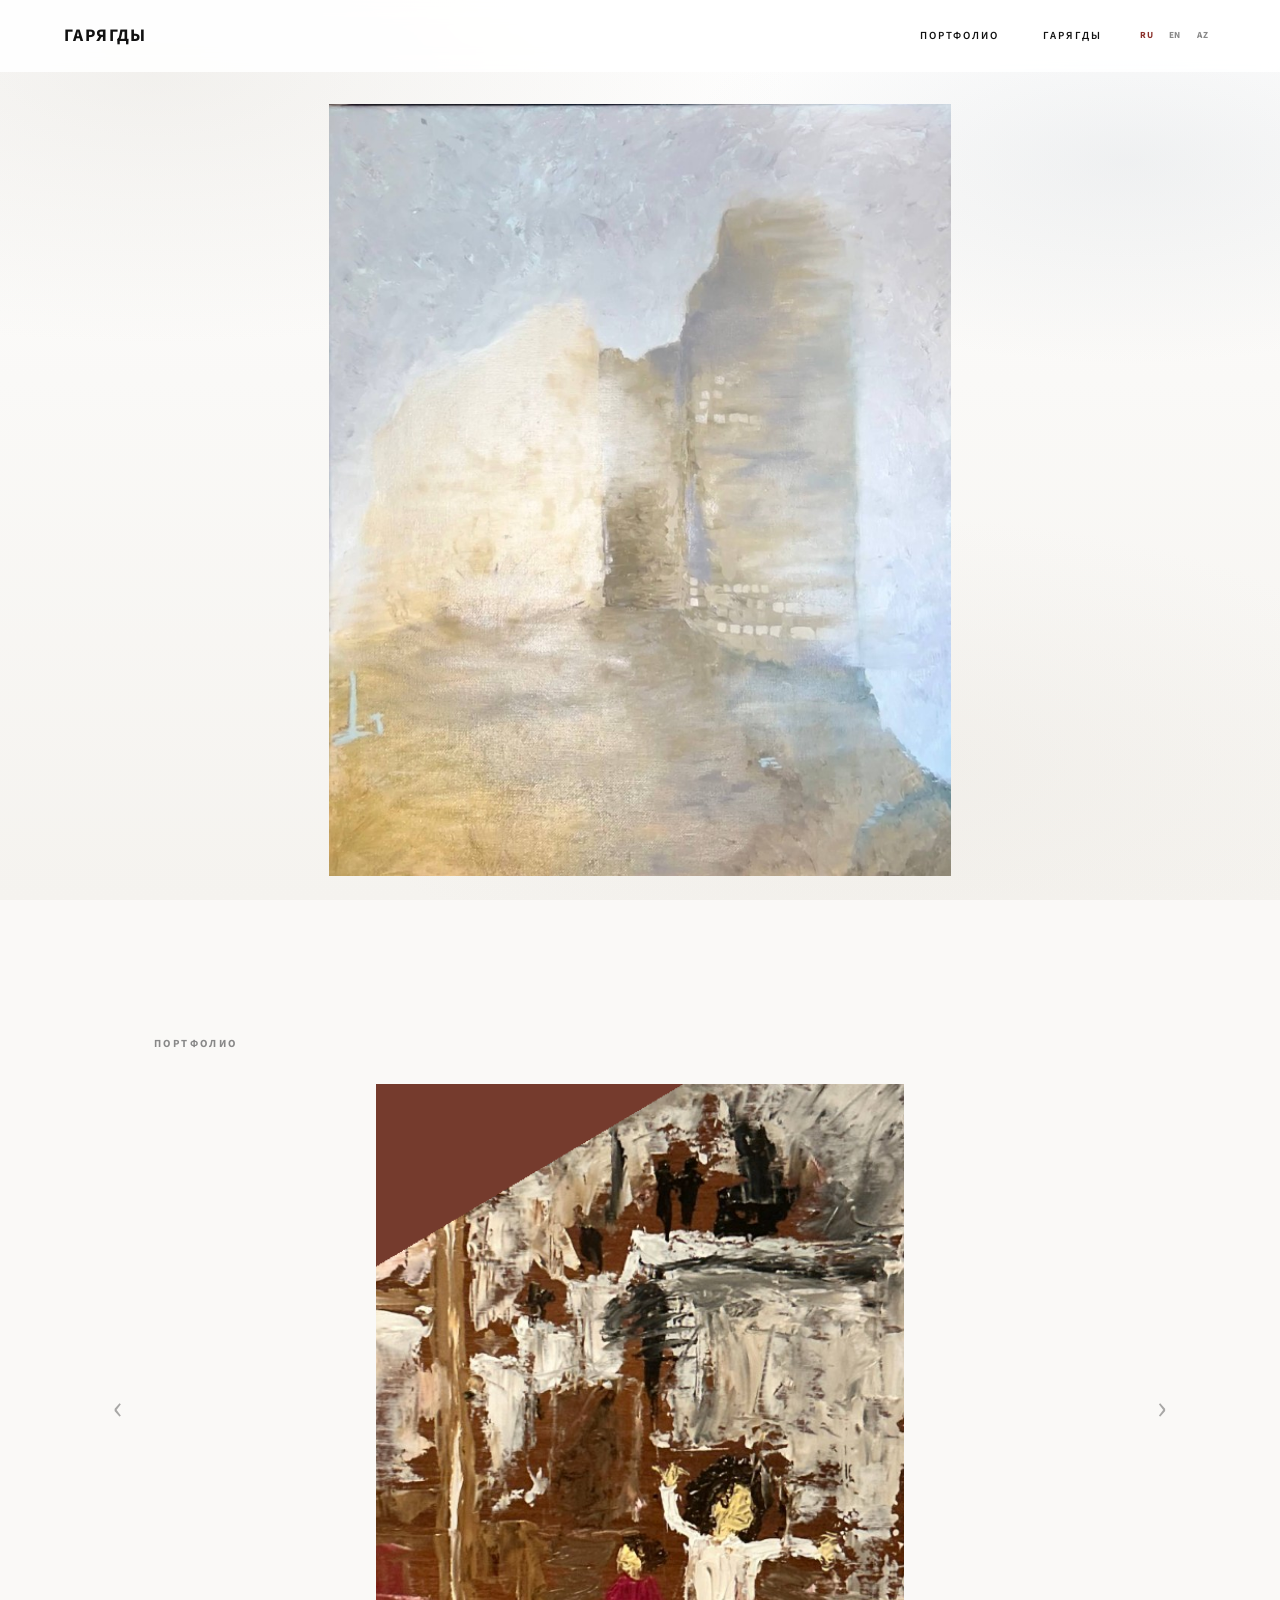
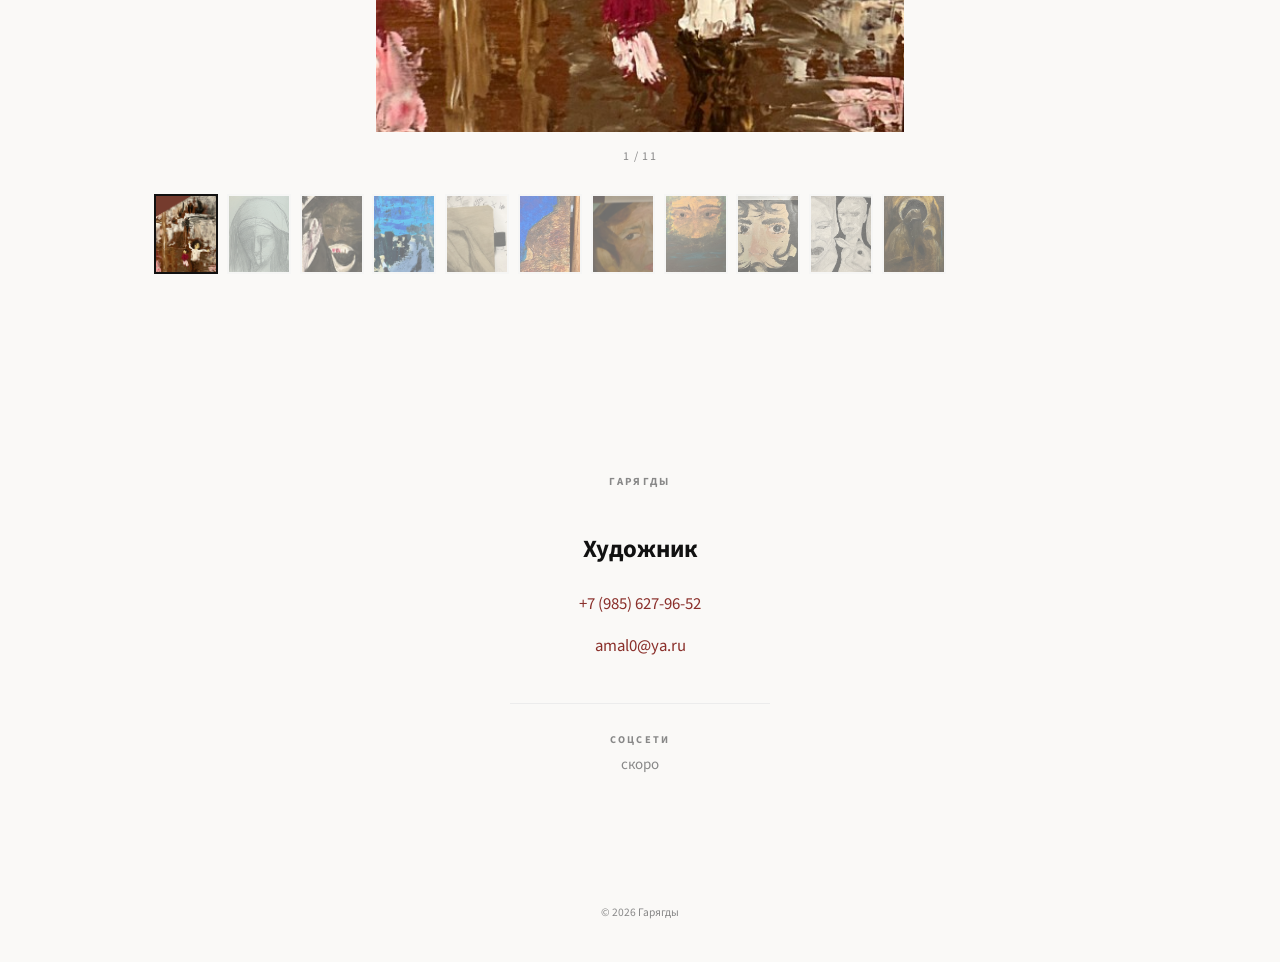
==== commit 455ac782: "Rename pages to Portfolio and Garyagdy. Use Portfolio for the gallery and the author name for the co" ====
--- a/index.html
+++ b/index.html
@@ -3,17 +3,17 @@
 <head>
   <meta charset="UTF-8" />
   <meta name="viewport" content="width=device-width, initial-scale=1.0, viewport-fit=cover" />
-  <meta name="description" content="Гарягды — художник. Живопись." />
+  <meta name="description" content="Гарягды — художник. Портфолио." />
   <meta name="theme-color" content="#ffffff" />
-  <title>Гарягды</title>
-  <link rel="stylesheet" href="styles.css?v=20260803-1410" />
+  <title>Гарягды — Портфолио</title>
+  <link rel="stylesheet" href="styles.css?v=20260803-1558" />
 </head>
 <body>
   <header class="site-header">
     <a class="brand" href="#top" data-i18n="brand">Гарягды</a>
     <nav class="nav" id="nav" aria-label="Main">
-      <a href="#works" data-i18n="nav_works">Работы</a>
-      <a href="#contact" data-i18n="nav_contact">Контакты</a>
+      <a href="#portfolio" data-i18n="nav_portfolio">Портфолио</a>
+      <a href="#author" data-i18n="nav_author">Гарягды</a>
     </nav>
     <div class="header-actions">
       <div class="lang-switch" role="group" aria-label="Language">
@@ -34,8 +34,8 @@
       </button>
     </section>
 
-    <section class="works" id="works">
-      <h2 class="section-title" data-i18n="works_title">Работы</h2>
+    <section class="works" id="portfolio">
+      <h2 class="section-title" data-i18n="portfolio_title">Портфолио</h2>
 
       <div class="slider" id="slider">
         <button type="button" class="slider-arrow prev" id="slidePrev" aria-label="Previous">‹</button>
@@ -47,12 +47,12 @@
 
       <p class="slider-count"><span id="slideCurrent">1</span> / <span id="slideTotal">11</span></p>
 
-      <div class="thumbs" id="thumbs" aria-label="Works"></div>
+      <div class="thumbs" id="thumbs" aria-label="Portfolio"></div>
     </section>
 
-    <section class="section contact" id="contact">
-      <h2 class="section-title" data-i18n="contact_title">Контакты</h2>
-      <p class="contact-lead" data-i18n="contact_lead">Связаться</p>
+    <section class="section contact" id="author">
+      <h2 class="section-title" data-i18n="author_title">Гарягды</h2>
+      <p class="contact-lead" data-i18n="author_lead">Художник</p>
       <div class="contact-links">
         <a href="tel:+79856279652">+7 (985) 627-96-52</a>
         <a href="mailto:amal0@ya.ru">amal0@ya.ru</a>
@@ -77,6 +77,6 @@
     <button type="button" class="lightbox-nav next" id="lightboxNext" aria-label="Next">›</button>
   </div>
 
-  <script src="script.js?v=20260803-1410"></script>
+  <script src="script.js?v=20260803-1558"></script>
 </body>
 </html>
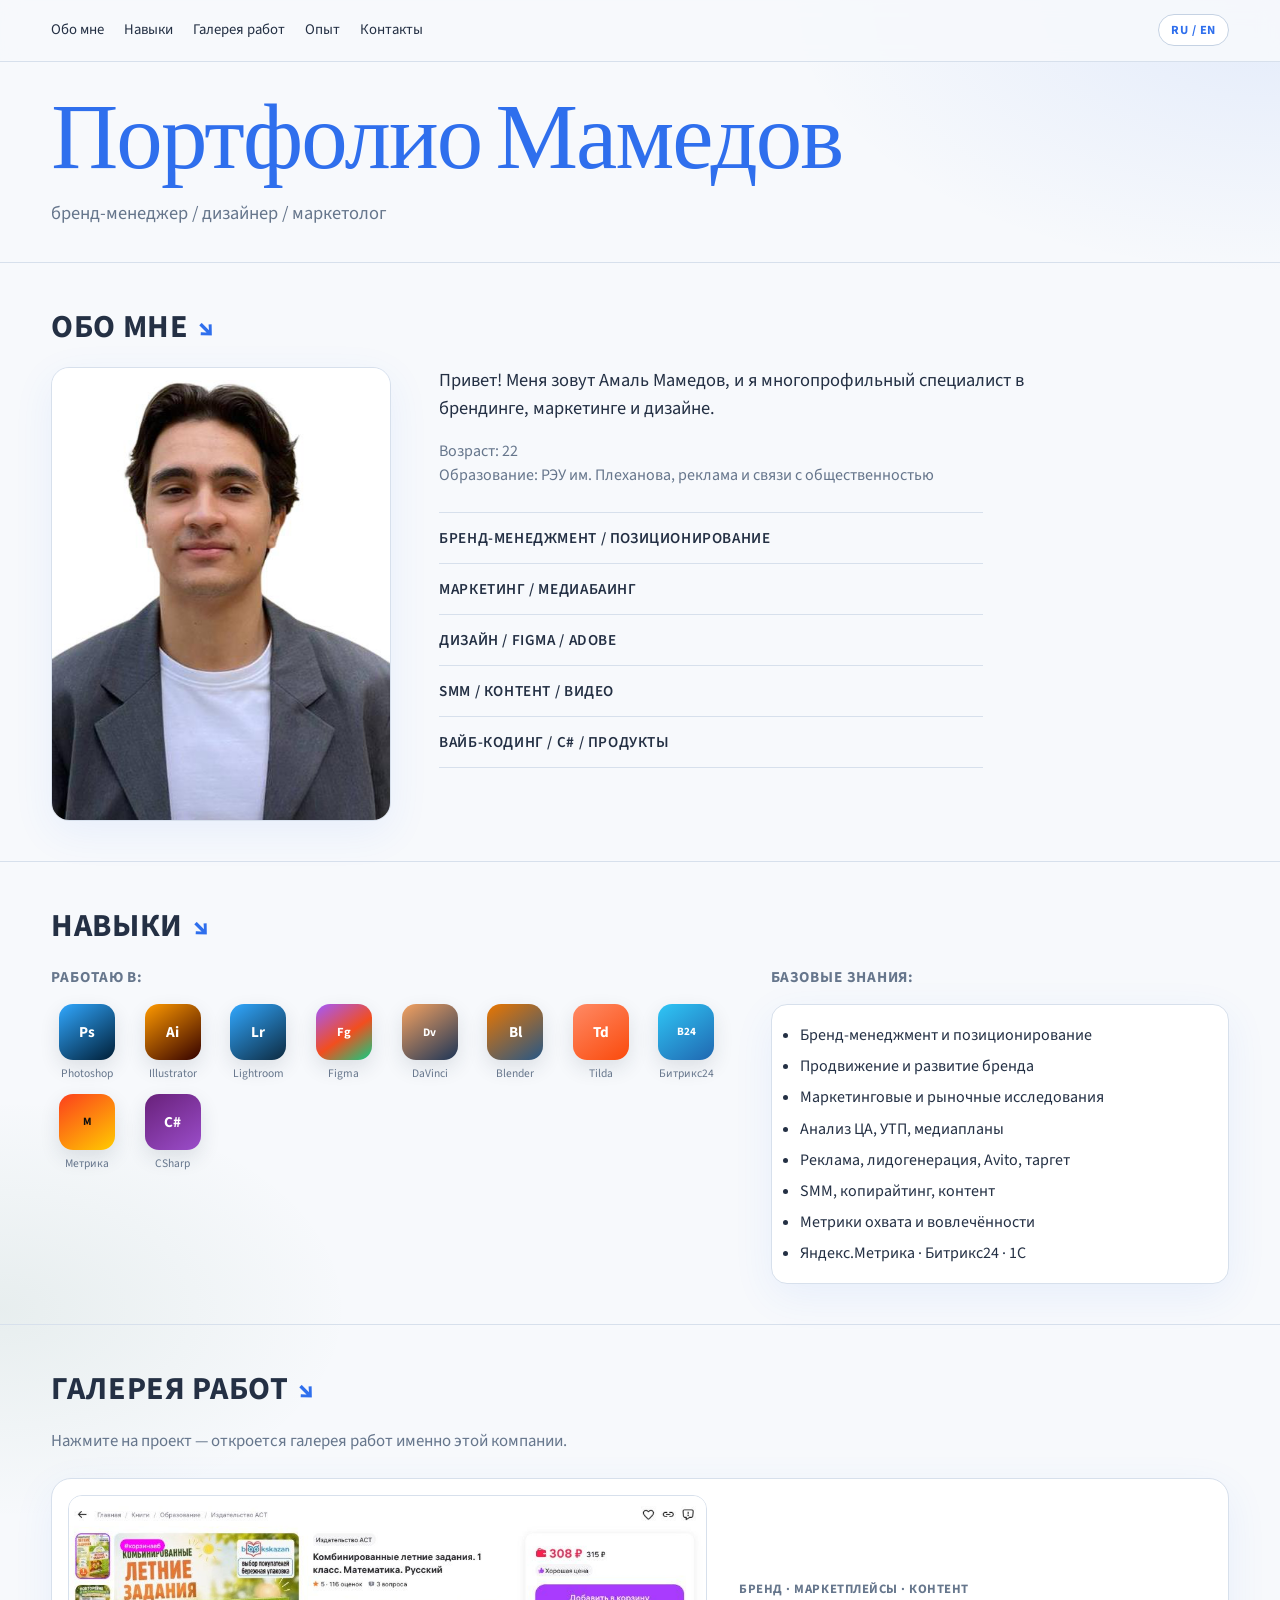
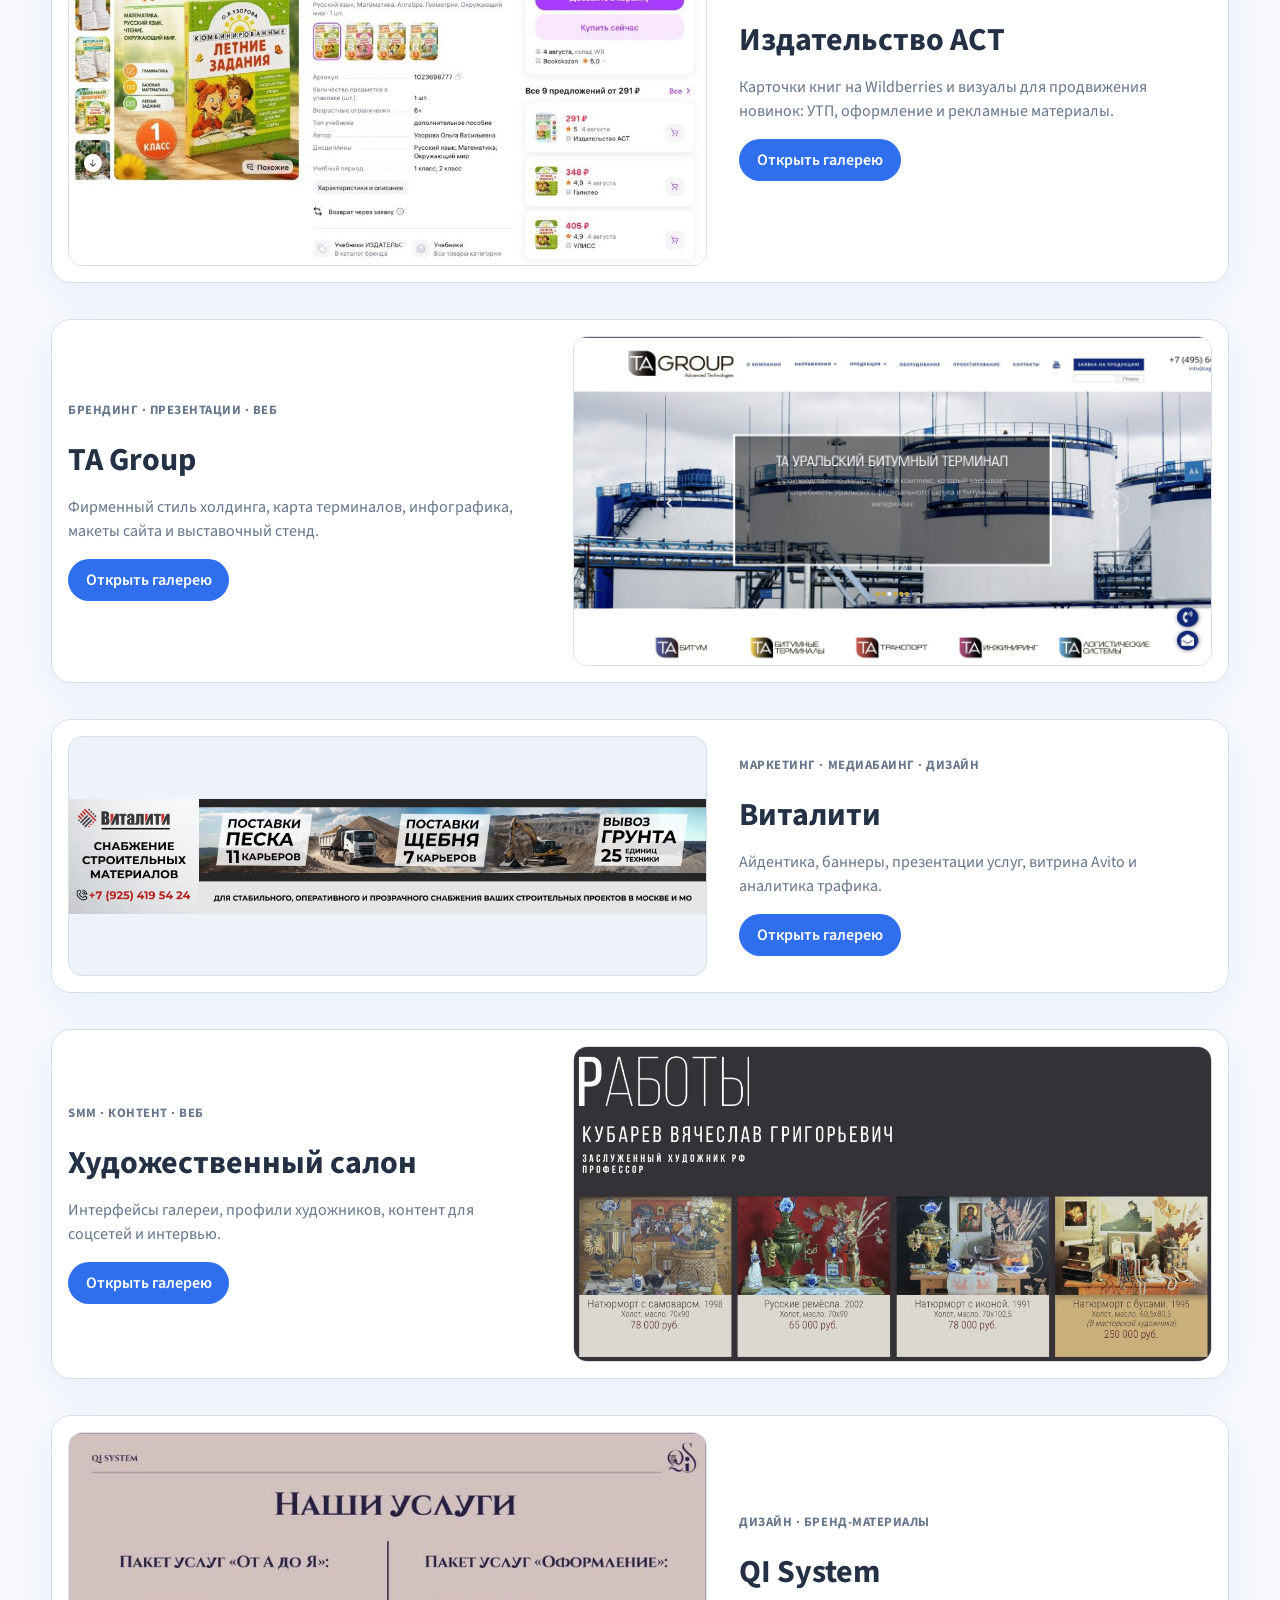
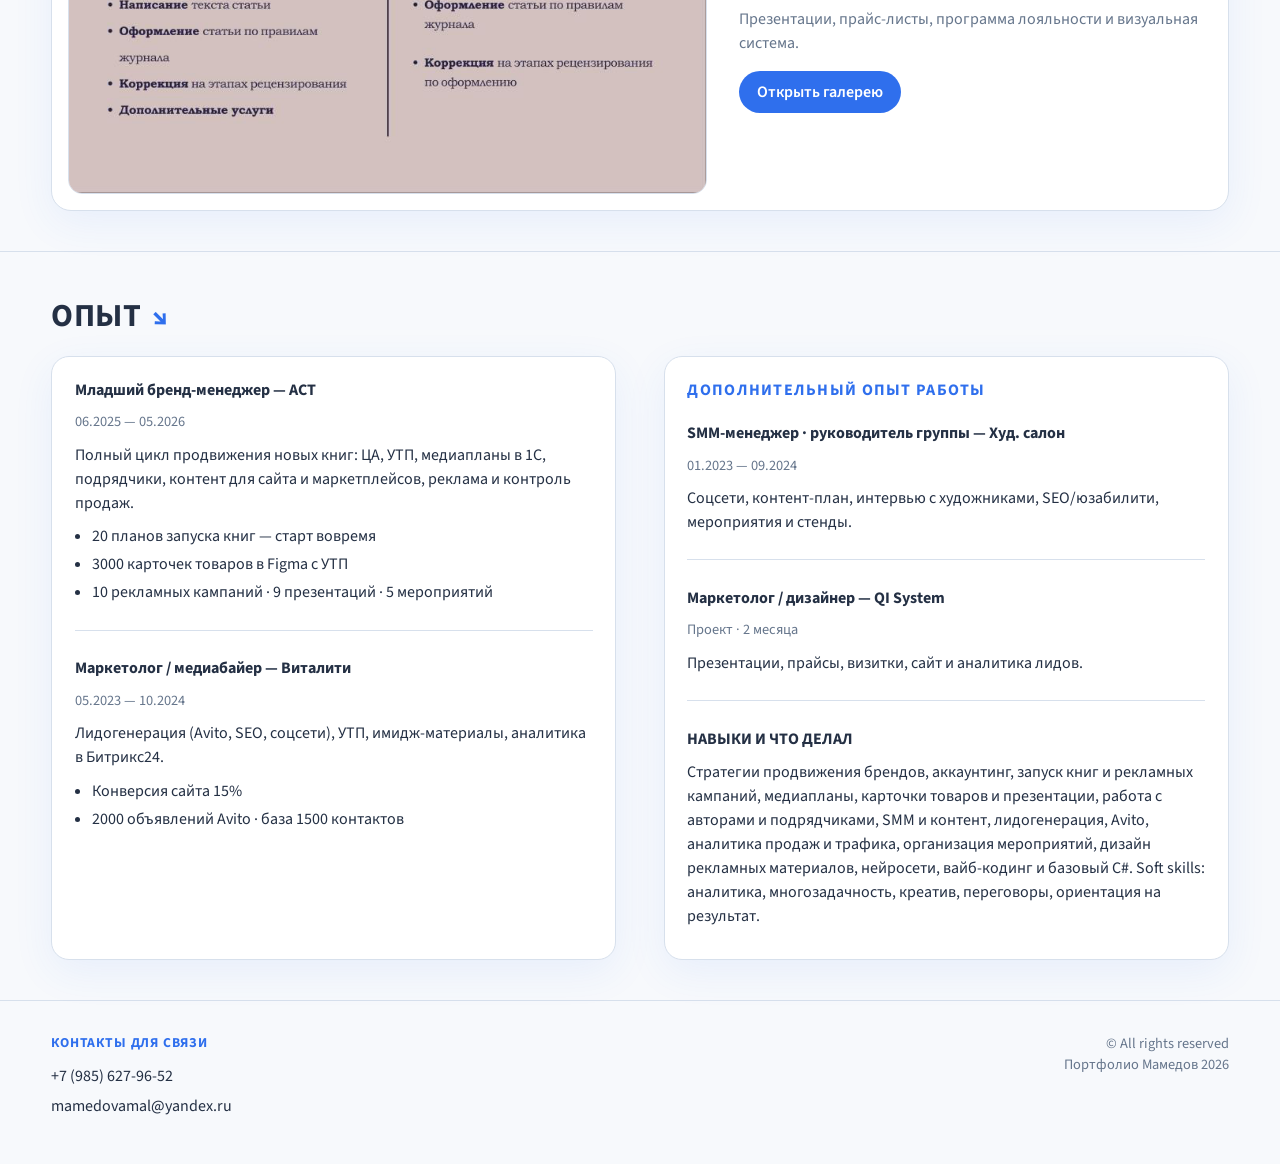
==== commit d98c85fb: "Restore the Mamedov portfolio site. Keep portfolio-mamedov as Amal Mamedov's site after splitting th" ====
--- a/index.html
+++ b/index.html
@@ -3,80 +3,225 @@
 <head>
   <meta charset="UTF-8" />
   <meta name="viewport" content="width=device-width, initial-scale=1.0, viewport-fit=cover" />
-  <meta name="description" content="Гарягды — художник. Портфолио." />
-  <meta name="theme-color" content="#ffffff" />
-  <title>Гарягды — Портфолио</title>
-  <link rel="stylesheet" href="styles.css?v=20260803-1558" />
+  <meta name="description" content="Портфолио Мамедов — бренд-менеджер, дизайнер, маркетолог." />
+  <title>Портфолио Мамедов</title>
+  <link rel="stylesheet" href="styles.css" />
 </head>
 <body>
-  <header class="site-header">
-    <a class="brand" href="#top" data-i18n="brand">Гарягды</a>
-    <nav class="nav" id="nav" aria-label="Main">
-      <a href="#portfolio" data-i18n="nav_portfolio">Портфолио</a>
-      <a href="#author" data-i18n="nav_author">Гарягды</a>
+  <header class="topbar">
+    <nav class="nav">
+      <a href="#about" data-i18n="nav_about">Обо мне</a>
+      <a href="#skills" data-i18n="nav_skills">Навыки</a>
+      <a href="#gallery" data-i18n="nav_gallery">Галерея работ</a>
+      <a href="#experience" data-i18n="nav_exp">Опыт</a>
+      <a href="#contact" data-i18n="nav_contact">Контакты</a>
     </nav>
-    <div class="header-actions">
-      <div class="lang-switch" role="group" aria-label="Language">
-        <button type="button" class="lang-btn is-active" data-lang="ru">RU</button>
-        <button type="button" class="lang-btn" data-lang="en">EN</button>
-        <button type="button" class="lang-btn" data-lang="az">AZ</button>
-      </div>
-      <button class="menu-btn" id="menuBtn" type="button" aria-label="Menu" aria-expanded="false">
-        <span></span><span></span>
-      </button>
+    <div class="topbar-right">
+      <button class="lang-btn" id="langToggle" type="button" aria-label="Language">RU / EN</button>
+      <button class="menu-btn" id="menuBtn" type="button" aria-label="Menu">☰</button>
     </div>
   </header>
 
-  <main id="top">
+  <main>
     <section class="hero">
-      <button type="button" class="hero-frame" id="heroOpen" aria-label="Open">
-        <img src="assets/art/building.png" alt="" id="heroImg" />
-      </button>
-    </section>
-
-    <section class="works" id="portfolio">
-      <h2 class="section-title" data-i18n="portfolio_title">Портфолио</h2>
-
-      <div class="slider" id="slider">
-        <button type="button" class="slider-arrow prev" id="slidePrev" aria-label="Previous">‹</button>
-        <div class="slider-stage" id="sliderStage">
-          <img id="slideImg" src="assets/art/work-02.png" alt="" />
-        </div>
-        <button type="button" class="slider-arrow next" id="slideNext" aria-label="Next">›</button>
-      </div>
-
-      <p class="slider-count"><span id="slideCurrent">1</span> / <span id="slideTotal">11</span></p>
-
-      <div class="thumbs" id="thumbs" aria-label="Portfolio"></div>
-    </section>
-
-    <section class="section contact" id="author">
-      <h2 class="section-title" data-i18n="author_title">Гарягды</h2>
-      <p class="contact-lead" data-i18n="author_lead">Художник</p>
-      <div class="contact-links">
-        <a href="tel:+79856279652">+7 (985) 627-96-52</a>
-        <a href="mailto:amal0@ya.ru">amal0@ya.ru</a>
-      </div>
-      <div class="socials">
-        <span class="socials-label" data-i18n="socials_label">Соцсети</span>
-        <p class="socials-soon" data-i18n="socials_soon">скоро</p>
+      <h1 class="hero-title" data-i18n="brand">Портфолио Мамедов</h1>
+      <p class="hero-sub" data-i18n="hero_role">бренд-менеджер / дизайнер / маркетолог</p>
+    </section>
+
+    <section class="block" id="about">
+      <h2 class="block-title"><span data-i18n="about_title">ОБО МНЕ</span> <span class="arrow" aria-hidden="true">↘</span></h2>
+      <div class="about-grid">
+        <div class="about-photo">
+          <img src="assets/photo/amal.png" alt="Мамедов Амаль" />
+        </div>
+        <div class="about-copy">
+          <p class="about-lead" data-i18n="about_lead">
+            Привет! Меня зовут Амаль Мамедов, и я многопрофильный специалист в брендинге, маркетинге и дизайне.
+          </p>
+          <p class="about-meta">
+            <span data-i18n="about_age_label">Возраст:</span> 22<br />
+            <span data-i18n="about_edu_label">Образование:</span> <span data-i18n="about_edu">РЭУ им. Плеханова, реклама и связи с общественностью</span>
+          </p>
+          <ul class="spec-list">
+            <li data-i18n="spec_1">БРЕНД-МЕНЕДЖМЕНТ / ПОЗИЦИОНИРОВАНИЕ</li>
+            <li data-i18n="spec_2">МАРКЕТИНГ / МЕДИАБАИНГ</li>
+            <li data-i18n="spec_3">ДИЗАЙН / FIGMA / ADOBE</li>
+            <li data-i18n="spec_4">SMM / КОНТЕНТ / ВИДЕО</li>
+            <li data-i18n="spec_5">ВАЙБ-КОДИНГ / C# / ПРОДУКТЫ</li>
+          </ul>
+        </div>
+      </div>
+    </section>
+
+    <section class="block" id="skills">
+      <h2 class="block-title"><span data-i18n="skills_title">НАВЫКИ</span> <span class="arrow" aria-hidden="true">↘</span></h2>
+      <div class="skills-grid">
+        <div>
+          <h3 class="skills-label" data-i18n="skills_tools">РАБОТАЮ В:</h3>
+          <div class="tool-icons">
+            <div class="app-icon"><span class="app-badge app-ps">Ps</span><span class="app-name">Photoshop</span></div>
+            <div class="app-icon"><span class="app-badge app-ai">Ai</span><span class="app-name">Illustrator</span></div>
+            <div class="app-icon"><span class="app-badge app-lr">Lr</span><span class="app-name">Lightroom</span></div>
+            <div class="app-icon"><span class="app-badge app-figma">Fg</span><span class="app-name">Figma</span></div>
+            <div class="app-icon"><span class="app-badge app-davinci">Dv</span><span class="app-name">DaVinci</span></div>
+            <div class="app-icon"><span class="app-badge app-blender">Bl</span><span class="app-name">Blender</span></div>
+            <div class="app-icon"><span class="app-badge app-tilda">Td</span><span class="app-name">Tilda</span></div>
+            <div class="app-icon"><span class="app-badge app-bitrix">B24</span><span class="app-name">Битрикс24</span></div>
+            <div class="app-icon"><span class="app-badge app-metrica">М</span><span class="app-name">Метрика</span></div>
+            <div class="app-icon"><span class="app-badge app-csharp">C#</span><span class="app-name">CSharp</span></div>
+          </div>
+        </div>
+        <div>
+          <h3 class="skills-label" data-i18n="skills_base">БАЗОВЫЕ ЗНАНИЯ:</h3>
+          <ul class="base-list">
+            <li data-i18n="base_1">Бренд-менеджмент и позиционирование</li>
+            <li data-i18n="base_2">Продвижение и развитие бренда</li>
+            <li data-i18n="base_3">Маркетинговые и рыночные исследования</li>
+            <li data-i18n="base_4">Анализ ЦА, УТП, медиапланы</li>
+            <li data-i18n="base_5">Реклама, лидогенерация, Avito, таргет</li>
+            <li data-i18n="base_6">SMM, копирайтинг, контент</li>
+            <li data-i18n="base_7">Метрики охвата и вовлечённости</li>
+            <li data-i18n="base_8">Яндекс.Метрика · Битрикс24 · 1С</li>
+          </ul>
+        </div>
+      </div>
+    </section>
+
+    <section class="block" id="gallery">
+      <h2 class="block-title"><span data-i18n="gallery_title">ГАЛЕРЕЯ РАБОТ</span> <span class="arrow" aria-hidden="true">↘</span></h2>
+      <p class="section-note" data-i18n="gallery_note">Нажмите на проект — откроется галерея работ именно этой компании.</p>
+
+      <div class="works-list">
+        <article class="work" data-gallery="ast">
+          <button class="work-visual" type="button" aria-label="АСТ">
+            <img src="assets/works/ast/ast-1.jpg" alt="Издательство АСТ" />
+          </button>
+          <div class="work-info">
+            <p class="work-tag" data-i18n="work_ast_tag">Бренд · маркетплейсы · контент</p>
+            <h3 data-i18n="work_ast_title">Издательство АСТ</h3>
+            <p data-i18n="work_ast_text">Карточки книг на Wildberries и визуалы для продвижения новинок: УТП, оформление и рекламные материалы.</p>
+            <button class="btn-open" type="button" data-i18n="work_open">Открыть галерею</button>
+          </div>
+        </article>
+
+        <article class="work work-reverse" data-gallery="ta">
+          <button class="work-visual" type="button" aria-label="TA Group">
+            <img src="assets/works/ta-3.png" alt="TA Group" />
+          </button>
+          <div class="work-info">
+            <p class="work-tag" data-i18n="work1_tag">Брендинг · презентации · веб</p>
+            <h3 data-i18n="work1_title">TA Group</h3>
+            <p data-i18n="work1_text">Фирменный стиль холдинга, карта терминалов, инфографика, макеты сайта и выставочный стенд.</p>
+            <button class="btn-open" type="button" data-i18n="work_open">Открыть галерею</button>
+          </div>
+        </article>
+
+        <article class="work" data-gallery="vitality">
+          <button class="work-visual" type="button" aria-label="Виталити">
+            <img src="assets/works/vitality-2.png" alt="Виталити" />
+          </button>
+          <div class="work-info">
+            <p class="work-tag" data-i18n="work2_tag">Маркетинг · медиабаинг · дизайн</p>
+            <h3 data-i18n="work2_title">Виталити</h3>
+            <p data-i18n="work2_text">Айдентика, баннеры, презентации услуг, витрина Avito и аналитика трафика.</p>
+            <button class="btn-open" type="button" data-i18n="work_open">Открыть галерею</button>
+          </div>
+        </article>
+
+        <article class="work work-reverse" data-gallery="art">
+          <button class="work-visual" type="button" aria-label="Художественный салон">
+            <img src="assets/works/art-1.png" alt="Художественный салон" />
+          </button>
+          <div class="work-info">
+            <p class="work-tag" data-i18n="work3_tag">SMM · контент · веб</p>
+            <h3 data-i18n="work3_title">Художественный салон</h3>
+            <p data-i18n="work3_text">Интерфейсы галереи, профили художников, контент для соцсетей и интервью.</p>
+            <button class="btn-open" type="button" data-i18n="work_open">Открыть галерею</button>
+          </div>
+        </article>
+
+        <article class="work" data-gallery="qis">
+          <button class="work-visual" type="button" aria-label="QI System">
+            <img src="assets/works/qis-3.png" alt="QI System" />
+          </button>
+          <div class="work-info">
+            <p class="work-tag" data-i18n="work4_tag">Дизайн · бренд-материалы</p>
+            <h3>QI System</h3>
+            <p data-i18n="work4_text">Презентации, прайс-листы, программа лояльности и визуальная система.</p>
+            <button class="btn-open" type="button" data-i18n="work_open">Открыть галерею</button>
+          </div>
+        </article>
+      </div>
+    </section>
+
+    <section class="block" id="experience">
+      <h2 class="block-title"><span data-i18n="exp_title">ОПЫТ</span> <span class="arrow" aria-hidden="true">↘</span></h2>
+      <div class="exp-grid">
+        <article class="exp-col">
+          <div class="exp-item">
+            <p class="exp-role" data-i18n="job1_role">Младший бренд-менеджер — АСТ</p>
+            <p class="exp-time">06.2025 — 05.2026</p>
+            <p data-i18n="job1_text">Полный цикл продвижения новых книг: ЦА, УТП, медиапланы в 1С, подрядчики, контент для сайта и маркетплейсов, реклама и контроль продаж.</p>
+            <ul>
+              <li data-i18n="job1_r1">20 планов запуска книг — старт вовремя</li>
+              <li data-i18n="job1_r2">3000 карточек товаров в Figma с УТП</li>
+              <li data-i18n="job1_r3">10 рекламных кампаний · 9 презентаций · 5 мероприятий</li>
+            </ul>
+          </div>
+          <div class="exp-item">
+            <p class="exp-role" data-i18n="job2_role">Маркетолог / медиабайер — Виталити</p>
+            <p class="exp-time">05.2023 — 10.2024</p>
+            <p data-i18n="job2_text">Лидогенерация (Avito, SEO, соцсети), УТП, имидж-материалы, аналитика в Битрикс24.</p>
+            <ul>
+              <li data-i18n="job2_r1">Конверсия сайта 15%</li>
+              <li data-i18n="job2_r2">2000 объявлений Avito · база 1500 контактов</li>
+            </ul>
+          </div>
+        </article>
+        <article class="exp-col">
+          <h3 data-i18n="exp_more">ДОПОЛНИТЕЛЬНЫЙ ОПЫТ РАБОТЫ</h3>
+          <div class="exp-item">
+            <p class="exp-role" data-i18n="job3_role">SMM-менеджер · руководитель группы — Худ. салон</p>
+            <p class="exp-time">01.2023 — 09.2024</p>
+            <p data-i18n="job3_text">Соцсети, контент-план, интервью с художниками, SEO/юзабилити, мероприятия и стенды.</p>
+          </div>
+          <div class="exp-item">
+            <p class="exp-role" data-i18n="job4_role">Маркетолог / дизайнер — QI System</p>
+            <p class="exp-time" data-i18n="job4_time">Проект · 2 месяца</p>
+            <p data-i18n="job4_text">Презентации, прайсы, визитки, сайт и аналитика лидов.</p>
+          </div>
+          <div class="exp-item">
+            <p class="exp-role" data-i18n="skills_block_title">НАВЫКИ И ЧТО ДЕЛАЛ</p>
+            <p data-i18n="skills_block_text">Стратегии продвижения брендов, аккаунтинг, запуск книг и рекламных кампаний, медиапланы, карточки товаров и презентации, работа с авторами и подрядчиками, SMM и контент, лидогенерация, Avito, аналитика продаж и трафика, организация мероприятий, дизайн рекламных материалов, фотография, нейросети, вайб-кодинг и базовый C#. Soft skills: аналитика, многозадачность, креатив, переговоры, ориентация на результат.</p>
+          </div>
+        </article>
       </div>
     </section>
   </main>
 
-  <footer class="site-footer">
-    <p>© <span id="year"></span> <span data-i18n="brand">Гарягды</span></p>
+  <footer class="footer" id="contact">
+    <div class="footer-col">
+      <h3 data-i18n="footer_contact">КОНТАКТЫ ДЛЯ СВЯЗИ</h3>
+      <a href="tel:+79856279652">+7 (985) 627-96-52</a>
+      <a href="mailto:mamedovamal@yandex.ru">mamedovamal@yandex.ru</a>
+    </div>
+    <div class="footer-col footer-copy">
+      <p>© All rights reserved<br /><span data-i18n="brand">Портфолио Мамедов</span> <span id="year"></span></p>
+    </div>
   </footer>
 
   <div class="lightbox" id="lightbox" hidden>
-    <button type="button" class="lightbox-close" id="lightboxClose" aria-label="Close">×</button>
-    <button type="button" class="lightbox-nav prev" id="lightboxPrev" aria-label="Previous">‹</button>
-    <figure class="lightbox-figure">
-      <img id="lightboxImg" src="" alt="" />
-    </figure>
-    <button type="button" class="lightbox-nav next" id="lightboxNext" aria-label="Next">›</button>
+    <button class="lightbox-close" id="lightboxClose" type="button" aria-label="Close">×</button>
+    <div class="lightbox-stage">
+      <button class="lightbox-nav prev" id="lightboxPrev" type="button" aria-label="Previous">‹</button>
+      <div class="lightbox-media" id="lightboxMedia">
+        <img id="lightboxImage" alt="" hidden draggable="false" />
+      </div>
+      <button class="lightbox-nav next" id="lightboxNext" type="button" aria-label="Next">›</button>
+    </div>
+    <p class="lightbox-caption" id="lightboxCaption"></p>
   </div>
 
-  <script src="script.js?v=20260803-1558"></script>
+  <script src="script.js"></script>
 </body>
 </html>
--- a/styles.css
+++ b/styles.css
@@ -1,3 +1,10 @@
+@font-face {
+  font-family: "Instrument Serif";
+  src: url("assets/fonts/InstrumentSerif.ttf") format("truetype");
+  font-weight: 400;
+  font-display: swap;
+}
+
 @font-face {
   font-family: "Source Sans 3";
   src: url("assets/fonts/SourceSans3.ttf") format("truetype");
@@ -6,16 +13,20 @@
 }
 
 :root {
-  --bg: #faf9f7;
-  --ink: #111111;
-  --muted: #888888;
-  --line: #ececec;
-  --accent: #8a2f2a;
-  --font: "Source Sans 3", "Helvetica Neue", Helvetica, Arial, sans-serif;
-  --pad: clamp(1rem, 5vw, 4.5rem);
-  --header-h: 4.5rem;
-  --ease: cubic-bezier(0.22, 1, 0.36, 1);
-  --safe-b: env(safe-area-inset-bottom, 0px);
+  --bg: #f7f9fc;
+  --bg-soft: #eef4ff;
+  --ink: #243044;
+  --muted: #66768c;
+  --line: #d7e0ec;
+  --line-strong: #c5d2e3;
+  --accent: #2f6fed;
+  --accent-soft: #e8f0ff;
+  --green: #2d6a4f;
+  --soft: #ffffff;
+  --shadow: 0 12px 40px rgba(47, 111, 237, 0.08);
+  --font-serif: "Instrument Serif", "Times New Roman", serif;
+  --font-sans: "Source Sans 3", "Avenir Next", "Segoe UI", sans-serif;
+  --pad: clamp(1rem, 4vw, 3.5rem);
 }
 
 *,
@@ -26,33 +37,23 @@
 
 html {
   scroll-behavior: smooth;
-  -webkit-text-size-adjust: 100%;
 }
 
 body {
   margin: 0;
-  min-height: 100vh;
-  background-color: var(--bg);
-  background-image:
-    radial-gradient(ellipse 90% 55% at 12% 8%, rgba(210, 205, 195, 0.28), transparent 55%),
-    radial-gradient(ellipse 70% 45% at 88% 18%, rgba(190, 198, 205, 0.22), transparent 50%),
-    radial-gradient(ellipse 80% 50% at 70% 85%, rgba(220, 214, 204, 0.2), transparent 55%),
-    linear-gradient(180deg, #ffffff 0%, #faf9f7 42%, #f5f3ef 100%);
-  background-attachment: fixed;
+  background:
+    radial-gradient(900px 500px at 100% 0%, rgba(47, 111, 237, 0.1), transparent 55%),
+    radial-gradient(700px 420px at 0% 30%, rgba(45, 106, 79, 0.08), transparent 50%),
+    var(--bg);
   color: var(--ink);
-  font-family: var(--font);
-  font-size: 15px;
+  font-family: var(--font-sans);
+  font-size: 16px;
   line-height: 1.5;
-  -webkit-font-smoothing: antialiased;
-  overflow-x: hidden;
 }
 
 img {
   display: block;
   max-width: 100%;
-  height: auto;
-  -webkit-user-drag: none;
-  user-select: none;
 }
 
 a {
@@ -67,473 +68,648 @@
   border: 0;
   cursor: pointer;
   padding: 0;
-  -webkit-tap-highlight-color: transparent;
-}
-
-/* ——— Header ——— */
-.site-header {
+}
+
+.topbar {
   position: sticky;
   top: 0;
-  z-index: 50;
+  z-index: 40;
+  display: flex;
+  justify-content: space-between;
+  align-items: center;
+  gap: 1rem;
+  padding: 0.9rem var(--pad);
+  background: rgba(247, 249, 252, 0.9);
+  border-bottom: 1px solid var(--line);
+  backdrop-filter: blur(10px);
+}
+
+.nav {
+  display: flex;
+  flex-wrap: wrap;
+  gap: 1.25rem;
+  font-size: 0.92rem;
+}
+
+.nav a:hover,
+.topbar-right a:hover {
+  color: var(--accent);
+}
+
+.topbar-right {
   display: flex;
   align-items: center;
-  justify-content: space-between;
-  gap: 1rem;
-  min-height: var(--header-h);
-  padding: 0.75rem var(--pad);
-  padding-top: max(0.75rem, env(safe-area-inset-top));
-  background: rgba(255, 255, 255, 0.88);
-  backdrop-filter: blur(10px);
-  -webkit-backdrop-filter: blur(10px);
-}
-
-.brand {
-  flex-shrink: 0;
-  font-size: clamp(0.9rem, 1.6vw, 1.1rem);
+  gap: 1.1rem;
+  font-size: 0.92rem;
+}
+
+.lang-btn {
+  border: 1px solid var(--line-strong);
+  background: #fff;
+  border-radius: 999px;
+  padding: 0.35rem 0.75rem;
+  font-size: 0.78rem;
+  letter-spacing: 0.04em;
+  color: var(--accent);
   font-weight: 700;
-  letter-spacing: 0.08em;
-  text-transform: uppercase;
-}
-
-.nav {
-  display: flex;
-  gap: clamp(1.25rem, 3.5vw, 2.75rem);
-  margin-left: auto;
-  margin-right: 1rem;
-}
-
-.nav a {
-  font-size: 0.68rem;
-  font-weight: 600;
-  letter-spacing: 0.18em;
-  text-transform: uppercase;
-  color: var(--ink);
-  transition: color 0.2s ease;
-}
-
-.nav a:hover,
-.nav a.is-active {
-  color: var(--accent);
-}
-
-.header-actions {
-  display: flex;
-  align-items: center;
-  gap: 0.5rem;
-  flex-shrink: 0;
-}
-
-.lang-switch {
-  display: flex;
-  gap: 0.1rem;
-}
-
-.lang-btn {
-  min-width: 1.65rem;
-  min-height: 1.65rem;
-  padding: 0.2rem;
-  font-size: 0.58rem;
-  font-weight: 700;
-  letter-spacing: 0.06em;
-  color: var(--muted);
-}
-
-.lang-btn:hover { color: var(--ink); }
-.lang-btn.is-active { color: var(--accent); }
+}
 
 .menu-btn {
   display: none;
-  width: 2.4rem;
-  height: 2.4rem;
-  flex-direction: column;
-  justify-content: center;
-  align-items: center;
-  gap: 5px;
-}
-
-.menu-btn span {
-  display: block;
-  width: 16px;
-  height: 1.5px;
-  background: var(--ink);
-  transition: transform 0.3s var(--ease);
-}
-
-.menu-btn[aria-expanded="true"] span:first-child {
-  transform: translateY(3.25px) rotate(45deg);
-}
-
-.menu-btn[aria-expanded="true"] span:last-child {
-  transform: translateY(-3.25px) rotate(-45deg);
-}
-
-/* ——— Hero: building large ——— */
+  font-size: 1.2rem;
+  line-height: 1;
+}
+
 .hero {
+  padding: 1.8rem var(--pad) 0.8rem;
+  border-bottom: 1px solid var(--line);
+}
+
+.hero-title {
+  margin: 0;
+  font-family: var(--font-serif);
+  font-weight: 400;
+  font-size: clamp(2.4rem, 9vw, 5.8rem);
+  line-height: 1.02;
+  letter-spacing: -0.02em;
+  color: var(--accent);
+  text-transform: none;
+}
+
+.hero-sub {
+  margin: 0.9rem 0 1.4rem;
+  font-size: clamp(0.95rem, 2vw, 1.15rem);
+  color: var(--muted);
+}
+
+.block {
+  padding: 2.5rem var(--pad);
+  border-bottom: 1px solid var(--line);
+}
+
+.block-title {
+  margin: 0 0 1rem;
+  font-family: var(--font-sans);
+  font-size: clamp(1.5rem, 3vw, 2rem);
+  font-weight: 700;
+  letter-spacing: 0.02em;
+  text-transform: uppercase;
   display: flex;
-  justify-content: center;
-  align-items: center;
-  min-height: calc(100svh - var(--header-h));
-  padding: clamp(1rem, 3vw, 2rem) var(--pad) clamp(2.5rem, 6vw, 4.5rem);
-}
-
-.hero-frame {
-  display: block;
-  width: min(900px, 100%);
-}
-
-.hero-frame img {
-  width: 100%;
-  max-height: calc(100svh - var(--header-h) - 3.5rem);
-  object-fit: contain;
-  margin: 0 auto;
-}
-
-/* ——— Works slider (Fernando-style) ——— */
-.works {
-  padding: clamp(2.5rem, 7vw, 5.5rem) 0 clamp(3rem, 8vw, 6rem);
-}
-
-.works .section-title {
-  padding: 0 var(--pad);
-  margin: 0 0 clamp(1.25rem, 3vw, 2rem);
-  font-size: 0.68rem;
-  font-weight: 700;
-  letter-spacing: 0.22em;
-  text-transform: uppercase;
+  align-items: baseline;
+  gap: 0.55rem;
+  color: var(--ink);
+}
+
+.arrow {
+  font-size: 0.9em;
+  line-height: 1;
+  color: var(--accent);
+}
+
+.section-note {
+  margin: 0 0 1.5rem;
+  max-width: 40rem;
   color: var(--muted);
-  max-width: 1100px;
-  margin-left: auto;
-  margin-right: auto;
-}
-
-.slider {
-  position: relative;
-  display: grid;
-  grid-template-columns: 48px 1fr 48px;
-  align-items: center;
-  gap: 0.25rem;
-  max-width: 1100px;
-  margin: 0 auto;
-  padding: 0 0.25rem;
-  touch-action: pan-y;
-}
-
-.slider-stage {
-  display: flex;
-  justify-content: center;
-  align-items: center;
-  min-height: min(72vh, 780px);
-  cursor: zoom-in;
-}
-
-.slider-stage img {
-  width: 100%;
-  max-width: 720px;
-  max-height: min(72vh, 780px);
-  object-fit: contain;
-  margin: 0 auto;
-  transition: opacity 0.25s ease;
-}
-
-.slider-stage.is-fading img {
-  opacity: 0.35;
-}
-
-.slider-arrow {
-  display: flex;
-  align-items: center;
-  justify-content: center;
-  width: 48px;
-  height: 48px;
-  font-size: 2.25rem;
-  line-height: 1;
-  color: var(--ink);
-  opacity: 0.35;
-  transition: opacity 0.2s ease;
-  z-index: 2;
-}
-
-.slider-arrow:hover,
-.slider-arrow:active {
-  opacity: 1;
-}
-
-.slider-count {
-  margin: 1rem 0 1.5rem;
-  text-align: center;
-  font-size: 0.75rem;
-  letter-spacing: 0.12em;
-  color: var(--muted);
-}
-
-.thumbs {
-  display: flex;
-  gap: 0.55rem;
-  overflow-x: auto;
-  -webkit-overflow-scrolling: touch;
-  scroll-snap-type: x mandatory;
-  padding: 0.25rem var(--pad) 0.5rem;
-  max-width: 1100px;
-  margin: 0 auto;
-  scrollbar-width: none;
-}
-
-.thumbs::-webkit-scrollbar {
-  display: none;
-}
-
-.thumb {
-  flex: 0 0 auto;
-  width: 64px;
-  height: 80px;
+  font-size: 1.05rem;
+}
+
+.about-grid {
+  display: grid;
+  grid-template-columns: minmax(220px, 340px) 1fr;
+  gap: clamp(1.5rem, 4vw, 3rem);
+  align-items: start;
+}
+
+.about-photo {
+  background: linear-gradient(180deg, #e8f0ff, #ffffff);
+  border: 1px solid var(--line);
+  border-radius: 18px;
   overflow: hidden;
-  background: #f4f4f4;
-  scroll-snap-align: start;
-  opacity: 0.55;
-  border: 2px solid transparent;
-  transition: opacity 0.2s ease, border-color 0.2s ease;
-}
-
-.thumb.is-active {
-  opacity: 1;
-  border-color: var(--ink);
-}
-
-.thumb img {
+  aspect-ratio: 3 / 4;
+  box-shadow: var(--shadow);
+}
+
+.about-photo img {
   width: 100%;
   height: 100%;
   object-fit: cover;
-}
-
-/* ——— About / Contact ——— */
-.section {
-  padding: clamp(3rem, 8vw, 6rem) var(--pad);
-  max-width: 1100px;
-  margin: 0 auto;
-}
-
-.section-title {
-  margin: 0 0 clamp(1.5rem, 4vw, 2.5rem);
-  font-size: 0.68rem;
-  font-weight: 700;
-  letter-spacing: 0.22em;
-  text-transform: uppercase;
+  object-position: center top;
+}
+
+.about-lead {
+  margin: 0 0 1rem;
+  font-size: 1.15rem;
+  max-width: 38rem;
+}
+
+.about-meta {
+  margin: 0 0 1.6rem;
   color: var(--muted);
 }
 
-.about {
-  text-align: center;
-  max-width: 520px;
-}
-
-.about-name {
+.spec-list {
+  list-style: none;
   margin: 0;
-  font-size: clamp(1.3rem, 3.5vw, 1.7rem);
-  font-weight: 700;
-  letter-spacing: 0.1em;
-  text-transform: uppercase;
-  color: var(--accent);
-}
-
-.about-text {
-  margin: 0.75rem 0 0;
+  padding: 0;
+  max-width: 34rem;
+}
+
+.spec-list li {
+  padding: 0.85rem 0;
+  border-top: 1px solid var(--line);
+  font-size: 0.95rem;
+  letter-spacing: 0.04em;
+  font-weight: 600;
+}
+
+.spec-list li:last-child {
+  border-bottom: 1px solid var(--line);
+}
+
+.skills-grid {
+  display: grid;
+  grid-template-columns: 1.2fr 0.8fr;
+  gap: 2rem;
+}
+
+.skills-label {
+  margin: 0 0 1rem;
+  font-size: 0.95rem;
+  letter-spacing: 0.06em;
   color: var(--muted);
 }
 
-.contact {
-  text-align: center;
-}
-
-.contact-lead {
-  margin: 0 0 1.25rem;
-  font-size: clamp(1.2rem, 3vw, 1.55rem);
-  font-weight: 700;
-}
-
-.contact-links {
+.tool-icons {
+  display: flex;
+  flex-wrap: wrap;
+  gap: 0.85rem;
+  align-items: stretch;
+}
+
+.app-icon {
+  width: 72px;
   display: flex;
   flex-direction: column;
-  gap: 0.55rem;
   align-items: center;
-}
-
-.contact-links a {
-  color: var(--accent);
-  font-size: 1.05rem;
-  padding: 0.25rem;
-}
-
-.socials {
-  margin: 2.5rem auto 0;
-  padding-top: 1.75rem;
-  border-top: 1px solid var(--line);
-  max-width: 260px;
-}
-
-.socials-label {
-  display: block;
-  font-size: 0.65rem;
-  font-weight: 700;
-  letter-spacing: 0.2em;
-  text-transform: uppercase;
-  color: var(--muted);
-}
-
-.socials-soon {
-  margin: 0.4rem 0 0;
-  color: var(--muted);
-}
-
-.site-footer {
-  padding: 2rem var(--pad) calc(2.5rem + var(--safe-b));
+  gap: 0.4rem;
   text-align: center;
+}
+
+.app-badge {
+  width: 56px;
+  height: 56px;
+  border-radius: 14px;
+  display: grid;
+  place-items: center;
+  color: #fff;
+  font-weight: 800;
+  font-size: 0.95rem;
+  box-shadow: 0 8px 20px rgba(36, 48, 68, 0.12);
+}
+
+.app-name {
   font-size: 0.72rem;
   color: var(--muted);
-}
-
-.site-footer p { margin: 0; }
-
-/* ——— Lightbox ——— */
+  line-height: 1.2;
+}
+
+.app-ps { background: linear-gradient(145deg, #31a8ff, #001e36); }
+.app-ai { background: linear-gradient(145deg, #ff9a00, #330000); }
+.app-lr { background: linear-gradient(145deg, #31a8ff, #0d2a40); }
+.app-figma { background: linear-gradient(145deg, #a259ff, #f24e1e 55%, #0acf83); font-size: 0.78rem; }
+.app-davinci { background: linear-gradient(145deg, #f4a261, #1d3557); font-size: 0.72rem; }
+.app-blender { background: linear-gradient(145deg, #ea7600, #265787); }
+.app-tilda { background: linear-gradient(145deg, #ff8a65, #fa4a0c); }
+.app-bitrix { background: linear-gradient(145deg, #2fc6f6, #2067b0); font-size: 0.7rem; }
+.app-metrica { background: linear-gradient(145deg, #fc3f1d, #ffcc00); color: #111; font-size: 0.7rem; }
+.app-csharp { background: linear-gradient(145deg, #68217a, #9b4dca); }
+
+.base-list {
+  margin: 0;
+  padding: 1.1rem 1.1rem 1.1rem 1.8rem;
+  color: var(--ink);
+  background: #fff;
+  border: 1px solid var(--line);
+  border-radius: 16px;
+  box-shadow: var(--shadow);
+}
+
+.base-list li + li {
+  margin-top: 0.45rem;
+}
+
+.works-list {
+  display: grid;
+  gap: clamp(1.5rem, 4vh, 2.8rem);
+}
+
+.work {
+  display: grid;
+  grid-template-columns: 1.15fr 0.85fr;
+  gap: clamp(1rem, 3vw, 2rem);
+  align-items: center;
+  background: #fff;
+  border: 1px solid var(--line);
+  border-radius: 20px;
+  padding: 1rem;
+  box-shadow: var(--shadow);
+}
+
+.work-reverse {
+  grid-template-columns: 0.85fr 1.15fr;
+}
+
+.work-reverse .work-visual {
+  order: 2;
+}
+
+.work-reverse .work-info {
+  order: 1;
+}
+
+.work-visual {
+  display: block;
+  width: 100%;
+  overflow: hidden;
+  border-radius: 14px;
+  background: #eef3fa;
+  min-height: 240px;
+  border: 1px solid var(--line);
+}
+
+.work-visual img {
+  width: 100%;
+  height: 100%;
+  max-height: 380px;
+  object-fit: cover;
+  transition: transform 0.45s ease;
+}
+
+.work:hover .work-visual img {
+  transform: scale(1.03);
+}
+
+.work-tag {
+  margin: 0 0 0.45rem;
+  color: var(--accent);
+  font-size: 0.8rem;
+  font-weight: 700;
+  letter-spacing: 0.04em;
+  text-transform: uppercase;
+}
+
+.work-info h3 {
+  margin: 0 0 0.7rem;
+  font-size: clamp(1.5rem, 2.5vw, 2.1rem);
+}
+
+.work-info p {
+  margin: 0 0 1rem;
+  color: var(--muted);
+}
+
+.btn-open {
+  display: inline-flex;
+  align-items: center;
+  min-height: 42px;
+  padding: 0.55rem 1.1rem;
+  border-radius: 999px;
+  background: var(--accent);
+  color: #fff;
+  font-weight: 600;
+  transition: transform 0.2s ease, background 0.2s ease;
+}
+
+.btn-open:hover {
+  transform: translateY(-2px);
+  background: #1f5bd1;
+}
+
+.gallery-grid {
+  display: grid;
+  grid-template-columns: repeat(4, 1fr);
+  gap: 0.75rem;
+}
+
+.photo-grid {
+  grid-template-columns: repeat(4, 1fr);
+}
+
+.gallery-item {
+  display: block;
+  width: 100%;
+  aspect-ratio: 1;
+  overflow: hidden;
+  background: #fff;
+  border: 1px solid var(--line);
+  border-radius: 14px;
+  box-shadow: 0 6px 18px rgba(36, 48, 68, 0.05);
+}
+
+.gallery-item img {
+  width: 100%;
+  height: 100%;
+  object-fit: cover;
+  transition: transform 0.45s ease;
+}
+
+.gallery-item:hover img {
+  transform: scale(1.04);
+}
+
+.exp-grid {
+  display: grid;
+  grid-template-columns: 1fr 1fr;
+  gap: clamp(1.5rem, 4vw, 3rem);
+}
+
+.exp-col {
+  background: #fff;
+  border: 1px solid var(--line);
+  border-radius: 18px;
+  padding: 1.3rem 1.4rem;
+  box-shadow: var(--shadow);
+}
+
+.exp-col h3 {
+  margin: 0 0 1.2rem;
+  font-size: 1rem;
+  letter-spacing: 0.08em;
+  color: var(--accent);
+}
+
+.exp-item + .exp-item {
+  margin-top: 1.6rem;
+  padding-top: 1.6rem;
+  border-top: 1px solid var(--line);
+}
+
+.exp-role {
+  margin: 0 0 0.25rem;
+  font-weight: 700;
+}
+
+.exp-time {
+  margin: 0 0 0.6rem;
+  color: var(--muted);
+  font-size: 0.9rem;
+}
+
+.exp-item p {
+  margin: 0 0 0.6rem;
+}
+
+.exp-item ul {
+  margin: 0;
+  padding-left: 1.1rem;
+}
+
+.exp-item li + li {
+  margin-top: 0.25rem;
+}
+
+.footer {
+  display: grid;
+  grid-template-columns: 1fr 1fr;
+  gap: 1.5rem;
+  padding: 2rem var(--pad) 2.5rem;
+}
+
+.footer-col h3 {
+  margin: 0 0 0.7rem;
+  font-size: 0.85rem;
+  letter-spacing: 0.06em;
+  color: var(--accent);
+}
+
+.footer-col a {
+  display: block;
+  margin-bottom: 0.35rem;
+}
+
+.footer-col a:hover {
+  color: var(--accent);
+}
+
+.footer-copy {
+  text-align: right;
+  color: var(--muted);
+  font-size: 0.9rem;
+}
+
+.footer-copy p {
+  margin: 0;
+}
+
 .lightbox {
   position: fixed;
   inset: 0;
   z-index: 100;
-  display: grid;
-  grid-template-columns: 44px 1fr 44px;
+  display: flex;
+  flex-direction: column;
   align-items: center;
-  padding: max(0.5rem, env(safe-area-inset-top)) 0.25rem max(0.5rem, var(--safe-b));
-  background: rgba(8, 8, 8, 0.95);
-  touch-action: none;
+  justify-content: center;
+  gap: 0.85rem;
+  background: rgba(20, 28, 40, 0.94);
+  padding:
+    max(3.5rem, calc(env(safe-area-inset-top) + 3rem))
+    0.75rem
+    max(1.2rem, calc(env(safe-area-inset-bottom) + 0.8rem));
+  overscroll-behavior: none;
+  -webkit-user-select: none;
+  user-select: none;
 }
 
 .lightbox[hidden] {
-  display: none;
-}
-
-.lightbox-figure {
-  margin: 0;
-  display: flex;
-  justify-content: center;
-  align-items: center;
-  max-height: 92vh;
-}
-
-.lightbox-figure img {
-  max-width: min(960px, 94vw);
-  max-height: 88vh;
-  object-fit: contain;
-}
-
-.lightbox-close {
-  position: absolute;
-  top: max(0.5rem, env(safe-area-inset-top));
-  right: 0.75rem;
-  z-index: 2;
-  width: 44px;
-  height: 44px;
-  font-size: 1.85rem;
-  line-height: 1;
-  color: #fff;
-  opacity: 0.8;
-}
-
-.lightbox-nav {
+  display: none !important;
+}
+
+.lightbox-stage {
   display: flex;
   align-items: center;
   justify-content: center;
-  width: 44px;
-  height: 64px;
-  font-size: 2.4rem;
+  gap: 0.55rem;
+  width: min(1100px, 100%);
+  max-width: 100%;
+}
+
+.lightbox-media {
+  flex: 1 1 auto;
+  min-width: 0;
+  display: grid;
+  place-items: center;
+  max-width: min(820px, calc(100vw - 8rem));
+}
+
+.lightbox img,
+.lightbox video {
+  display: block;
+  max-width: 100%;
+  max-height: min(70vh, 640px);
+  width: auto;
+  height: auto;
+  margin: 0 auto;
+  object-fit: contain;
+  border-radius: 12px;
+  background: #111;
+}
+
+.lightbox video {
+  width: 100%;
+}
+
+.lightbox-close {
+  position: absolute;
+  top: max(0.75rem, env(safe-area-inset-top));
+  right: max(0.75rem, env(safe-area-inset-right));
+  z-index: 6;
   color: #fff;
-  opacity: 0.55;
-}
-
-.lightbox-nav:active,
-.lightbox-close:active {
-  opacity: 1;
-}
-
-@media (max-width: 760px) {
+  font-size: 1.8rem;
+  width: 48px;
+  height: 48px;
+  border-radius: 999px;
+  background: rgba(255, 255, 255, 0.3);
+  display: grid;
+  place-items: center;
+  -webkit-tap-highlight-color: transparent;
+  touch-action: manipulation;
+}
+
+.lightbox-nav {
+  position: static;
+  flex: 0 0 52px;
+  width: 52px;
+  height: 52px;
+  border-radius: 999px;
+  color: #fff;
+  font-size: 2rem;
+  background: rgba(255, 255, 255, 0.32);
+  display: grid;
+  place-items: center;
+  -webkit-tap-highlight-color: transparent;
+  touch-action: manipulation;
+  box-shadow: 0 4px 14px rgba(0, 0, 0, 0.35);
+  z-index: 6;
+}
+
+.lightbox-caption {
+  position: static;
+  transform: none;
+  color: #fff;
+  background: rgba(20, 28, 40, 0.75);
+  padding: 0.5rem 0.95rem;
+  border-radius: 999px;
+  font-size: 0.9rem;
+  white-space: nowrap;
+  max-width: 90vw;
+  overflow: hidden;
+  text-overflow: ellipsis;
+  pointer-events: none;
+}
+
+@media (max-width: 960px) {
+  .gallery-grid,
+  .photo-grid {
+    grid-template-columns: repeat(2, 1fr);
+  }
+
+  .work,
+  .work-reverse,
+  .skills-grid,
+  .exp-grid,
+  .footer {
+    grid-template-columns: 1fr;
+  }
+
+  .work-reverse .work-visual,
+  .work-reverse .work-info {
+    order: initial;
+  }
+
+  .footer-copy {
+    text-align: left;
+  }
+}
+
+@media (max-width: 720px) {
+  .about-grid {
+    grid-template-columns: 1fr;
+  }
+
+  .about-photo {
+    max-width: 280px;
+  }
+
   .nav {
-    position: fixed;
-    inset: var(--header-h) 0 auto 0;
     display: none;
+    position: absolute;
+    top: 52px;
+    left: 0;
+    right: 0;
     flex-direction: column;
     gap: 0;
-    margin: 0;
-    padding: 0.25rem var(--pad) 1rem;
-    background: rgba(255, 255, 255, 0.96);
+    background: #f7f9fc;
     border-bottom: 1px solid var(--line);
-  }
-
-  .nav.is-open { display: flex; }
+    padding: 0.5rem var(--pad) 1rem;
+  }
+
+  .nav.open {
+    display: flex;
+  }
 
   .nav a {
-    padding: 0.95rem 0;
+    padding: 0.7rem 0;
     border-bottom: 1px solid var(--line);
-    font-size: 0.78rem;
-  }
-
-  .menu-btn { display: flex; }
-
-  .slider {
-    grid-template-columns: 36px 1fr 36px;
-  }
-
-  .slider-stage {
-    min-height: min(62vh, 560px);
-  }
-
-  .slider-stage img {
-    max-height: min(62vh, 560px);
-  }
-
-  .slider-arrow {
-    width: 36px;
-    height: 56px;
+  }
+
+  .menu-btn {
+    display: inline-block;
+  }
+
+  .topbar-right > a {
+    display: none;
+  }
+
+  .lightbox {
+    padding:
+      max(4rem, calc(env(safe-area-inset-top) + 3.2rem))
+      0.4rem
+      max(1.4rem, calc(env(safe-area-inset-bottom) + 1rem));
+  }
+
+  .lightbox-stage {
+    width: 100%;
+    gap: 0.35rem;
+  }
+
+  .lightbox-media {
+    max-width: calc(100vw - 7.5rem);
+  }
+
+  .lightbox img,
+  .lightbox video {
+    max-height: 52vh;
+    border-radius: 10px;
+  }
+
+  .lightbox-nav {
+    flex: 0 0 58px;
+    width: 58px;
+    height: 58px;
+    font-size: 2.2rem;
+    background: #2f6fed;
+  }
+
+  .lightbox-close {
+    width: 52px;
+    height: 52px;
     font-size: 2rem;
-    opacity: 0.55;
-  }
-
-  .thumb {
-    width: 56px;
-    height: 70px;
-  }
-
-  .lightbox {
-    grid-template-columns: 1fr;
-    grid-template-rows: 1fr;
-    padding: 3.25rem 0.35rem 1rem;
-  }
-
-  .lightbox-figure {
-    grid-row: 1;
-    max-height: none;
-    height: 100%;
-  }
-
-  .lightbox-figure img {
-    max-height: calc(100svh - 5rem);
-  }
-
-  .lightbox-nav {
-    position: absolute;
-    top: 50%;
-    transform: translateY(-50%);
-    width: 48px;
-    height: 72px;
-    z-index: 2;
-  }
-
-  .lightbox-nav.prev { left: 0; }
-  .lightbox-nav.next { right: 0; }
-}
-
-@media (prefers-reduced-motion: reduce) {
-  *,
-  *::before,
-  *::after {
-    animation: none !important;
-    transition: none !important;
-  }
-}
+    background: rgba(255, 255, 255, 0.35);
+  }
+
+  .btn-open {
+    min-height: 48px;
+    width: 100%;
+    justify-content: center;
+  }
+}
